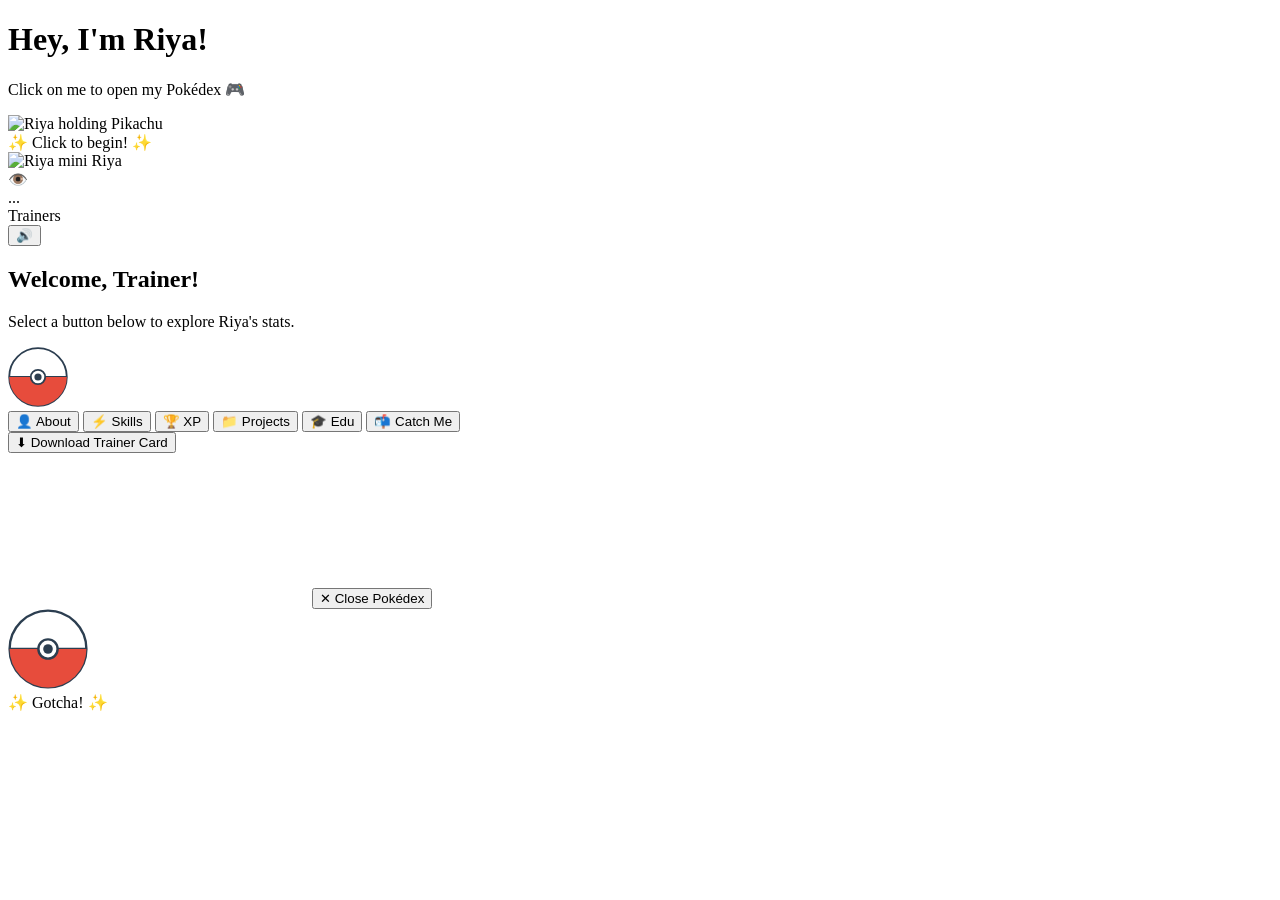
==== index.html @ da777310 "Revamp index.html for enhanced portfolio presentation Updated HTML structure and content for the por" ====
<!DOCTYPE html>
<html lang="en">
<head>
  <meta charset="UTF-8" />
  <meta name="viewport" content="width=device-width, initial-scale=1.0" />
  <title>Riya Patel — Pokédex Portfolio</title>
  <link rel="stylesheet" href="style.css" />
  <link href="https://fonts.googleapis.com/css2?family=Press+Start+2P&family=Poppins:wght@400;600;700&display=swap" rel="stylesheet" />
</head>
<body>

  <!-- Custom cursors (Pokéball default, Pikachu pointer) -->
  <svg id="cursor-svgs" style="position:absolute;width:0;height:0;overflow:hidden;">
    <!-- These are referenced by CSS url() — see style.css for cursor images -->
  </svg>

  <!-- ============ LANDING ============ -->
  <div id="landing" class="landing">
    <div class="landing-content">
      <h1 class="landing-title">Hey, I'm <span class="highlight">Riya</span>!</h1>
      <p class="landing-subtitle">Click on me to open my Pokédex 🎮</p>
      <div class="landing-figure" id="landing-figure">
        <img
          src="bitmoji.png"
          alt="Riya holding Pikachu"
          class="character-landing"
          id="character-landing"
        />
      </div>
      <div class="sparkles">✨ Click to begin! ✨</div>
    </div>
  </div>

  <!-- ============ POKÉDEX ============ -->
  <div id="pokedex" class="pokedex hidden">

    <!-- Mini character on left edge -->
    <div class="pokedex-mini-character">
      <img src="bitmoji.png" alt="Riya mini" class="mini-character-img" />
      <span class="mini-name">Riya</span>
      <!-- Visitor counter -->
      <div class="visitor-counter">
        <div class="visitor-icon">👁️</div>
        <div class="visitor-count" id="visitor-count">...</div>
        <div class="visitor-label">Trainers</div>
      </div>
    </div>

    <!-- Pokédex Body -->
    <div class="pokedex-body">

      <!-- Top indicator lights -->
      <div class="pokedex-top-lights">
        <div class="light-big">
          <div class="light-big-inner"></div>
        </div>
        <div class="light-small red"></div>
        <div class="light-small yellow"></div>
        <div class="light-small green"></div>
        <!-- Sound toggle -->
        <button class="sound-toggle" id="sound-toggle" onclick="toggleSound()" title="Toggle sound">
          🔊
        </button>
      </div>

      <!-- Screen with CRT effect -->
      <div class="pokedex-screen">
        <div class="crt-overlay"></div>
        <div id="screen-content" class="screen-content">
          <div class="screen-welcome">
            <h2>Welcome, Trainer!</h2>
            <p>Select a button below to explore Riya's stats.</p>
            <div class="pokeball-icon">
              <svg viewBox="0 0 100 100" width="60" height="60">
                <circle cx="50" cy="50" r="48" fill="#fff" stroke="#2c3e50" stroke-width="3"/>
                <path d="M2 50 L98 50" stroke="#2c3e50" stroke-width="3"/>
                <path d="M2 50 A48 48 0 0 0 98 50" fill="#e74c3c"/>
                <circle cx="50" cy="50" r="12" fill="#fff" stroke="#2c3e50" stroke-width="3"/>
                <circle cx="50" cy="50" r="6" fill="#2c3e50"/>
              </svg>
            </div>
          </div>
        </div>
      </div>

      <!-- Control Buttons -->
      <div class="pokedex-controls">
        <div class="dpad-area">
          <button class="btn-pokedex btn-about active-btn" onclick="showContent('about')">
            <span class="btn-icon">👤</span> About
          </button>
          <button class="btn-pokedex btn-skills" onclick="showContent('skills')">
            <span class="btn-icon">⚡</span> Skills
          </button>
          <button class="btn-pokedex btn-experience" onclick="showContent('experience')">
            <span class="btn-icon">🏆</span> XP
          </button>
          <button class="btn-pokedex btn-projects" onclick="showContent('projects')">
            <span class="btn-icon">📁</span> Projects
          </button>
          <button class="btn-pokedex btn-education" onclick="showContent('education')">
            <span class="btn-icon">🎓</span> Edu
          </button>
          <button class="btn-pokedex btn-contact" onclick="showContent('contact')">
            <span class="btn-icon">📬</span> Catch Me
          </button>
        </div>
      </div>

      <!-- Download Trainer Card + Speaker -->
      <div class="pokedex-bottom">
        <button class="trainer-card-btn" onclick="downloadTrainerCard()">
          ⬇ Download Trainer Card
        </button>
        <div class="pokedex-speaker">
          <div class="speaker-line"></div>
          <div class="speaker-line"></div>
          <div class="speaker-line"></div>
          <div class="speaker-line"></div>
        </div>
      </div>
    </div>
  </div>

  <!-- Particle canvas (overlays everything) -->
  <canvas id="particle-canvas"></canvas>

  <!-- Back Button -->
  <button id="back-btn" class="back-btn hidden" onclick="closePokedex()">✕ Close Pokédex</button>

  <!-- Pokéball catch animation overlay -->
  <div id="catch-overlay" class="catch-overlay hidden">
    <div class="catch-pokeball" id="catch-pokeball">
      <svg viewBox="0 0 100 100" width="80" height="80">
        <circle cx="50" cy="50" r="48" fill="#fff" stroke="#2c3e50" stroke-width="3"/>
        <path d="M2 50 L98 50" stroke="#2c3e50" stroke-width="3"/>
        <path d="M2 50 A48 48 0 0 0 98 50" fill="#e74c3c"/>
        <circle cx="50" cy="50" r="12" fill="#fff" stroke="#2c3e50" stroke-width="3"/>
        <circle cx="50" cy="50" r="6" fill="#2c3e50"/>
      </svg>
    </div>
    <div class="catch-stars hidden" id="catch-stars">✨ Gotcha! ✨</div>
    <div class="catch-contact hidden" id="catch-contact"></div>
  </div>

  <script src="script.js"></script>
</body>
</html>
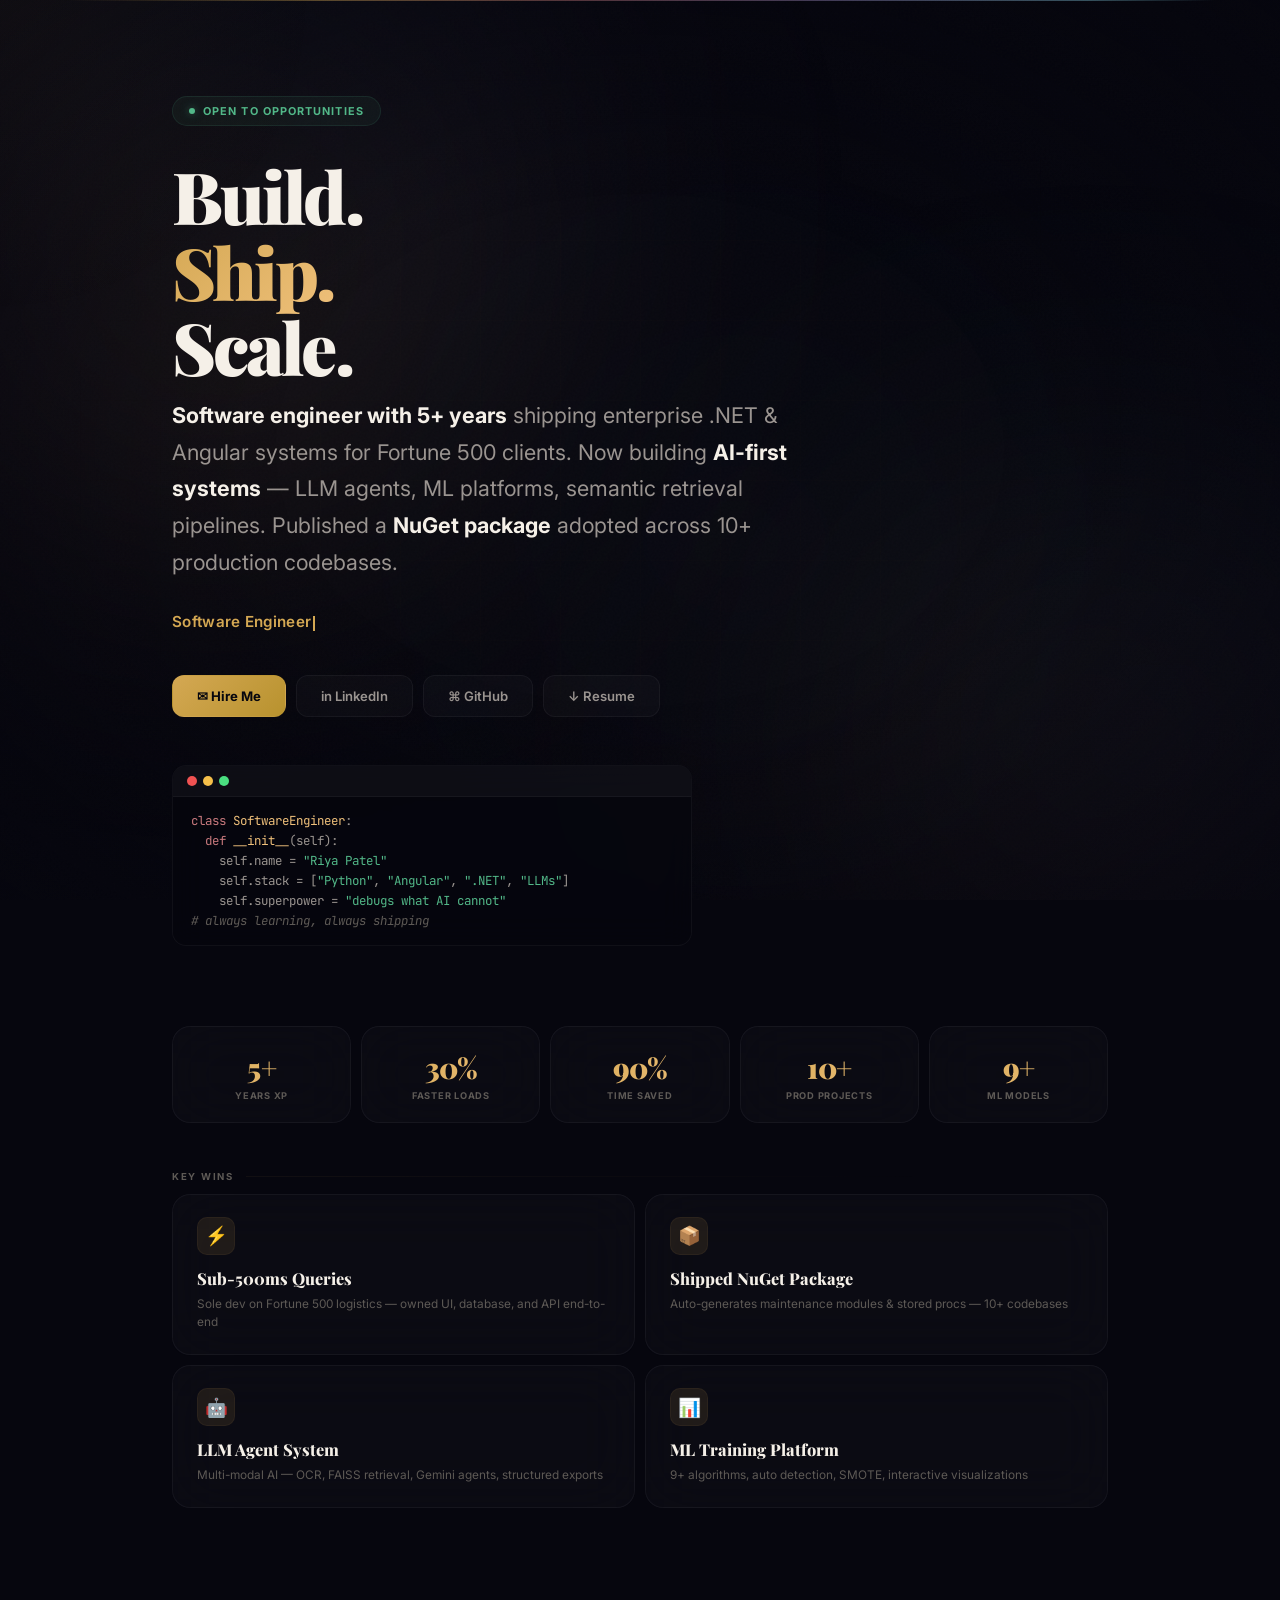
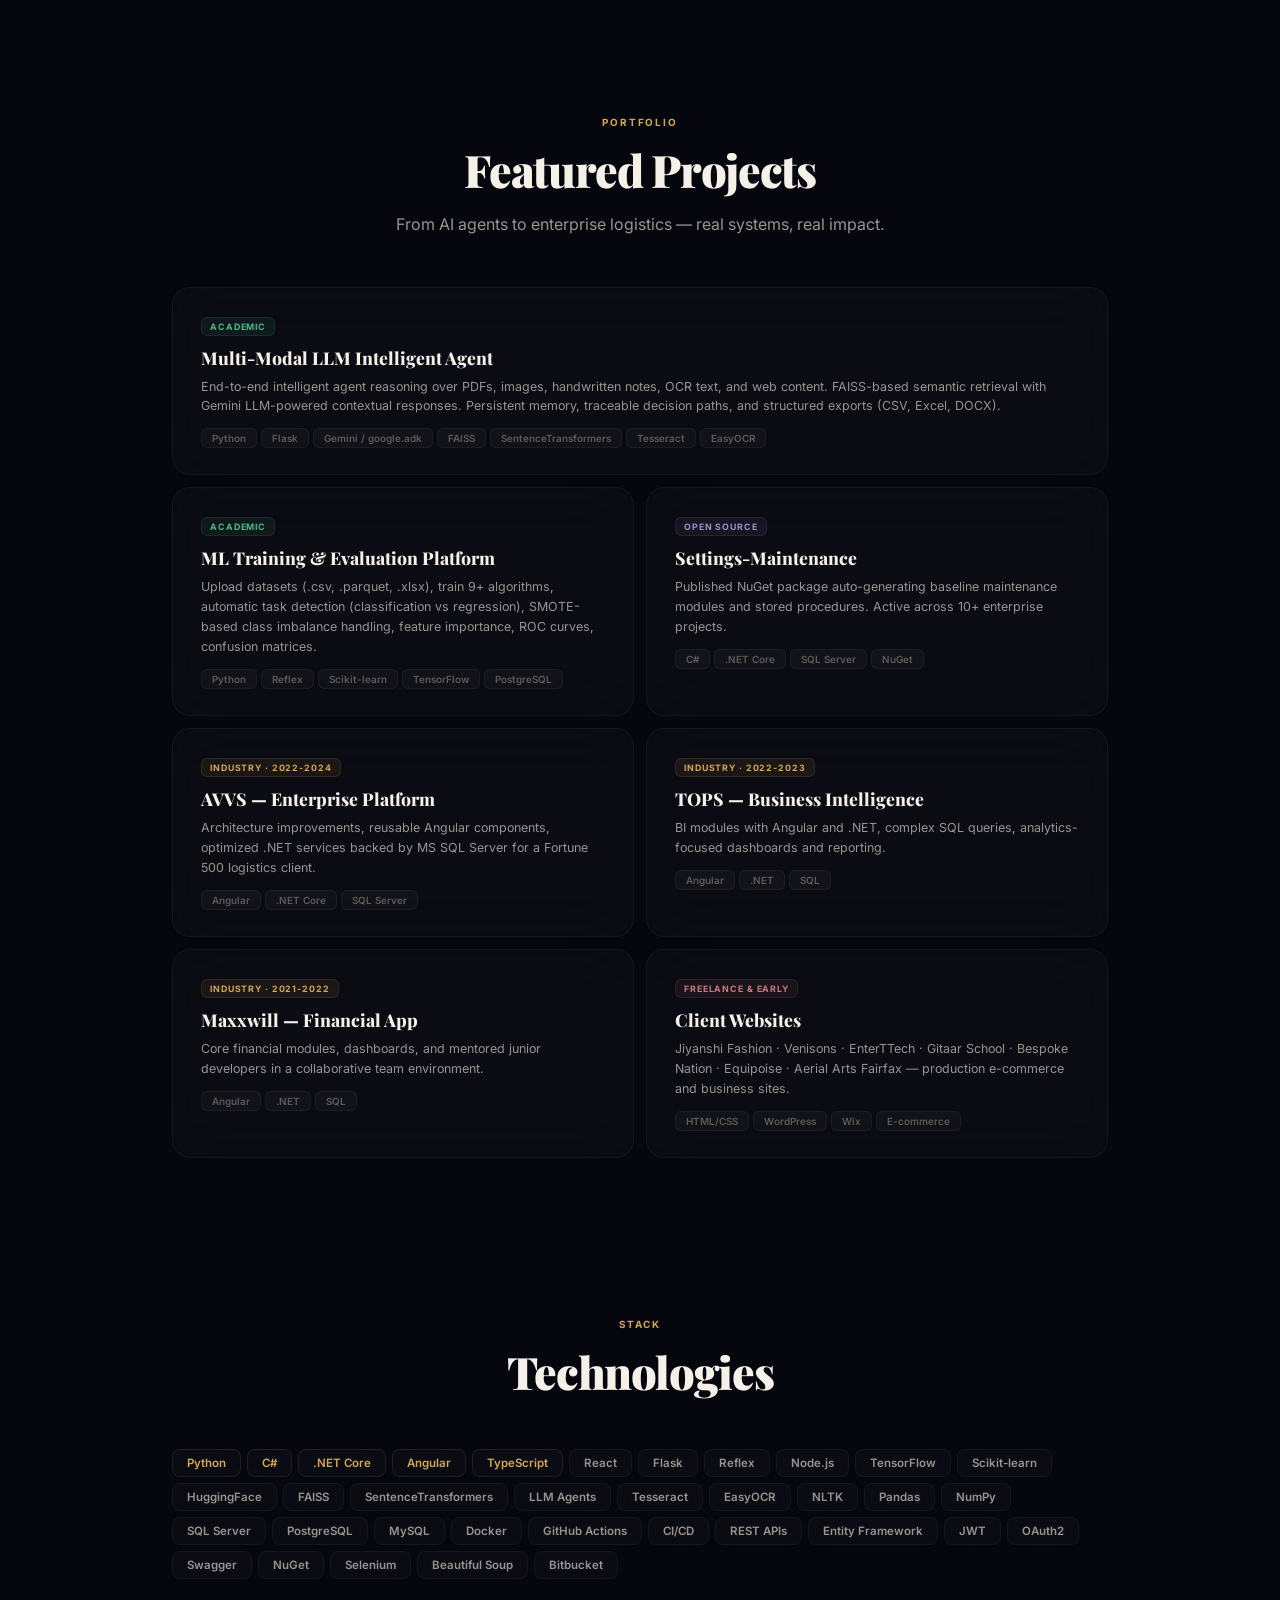
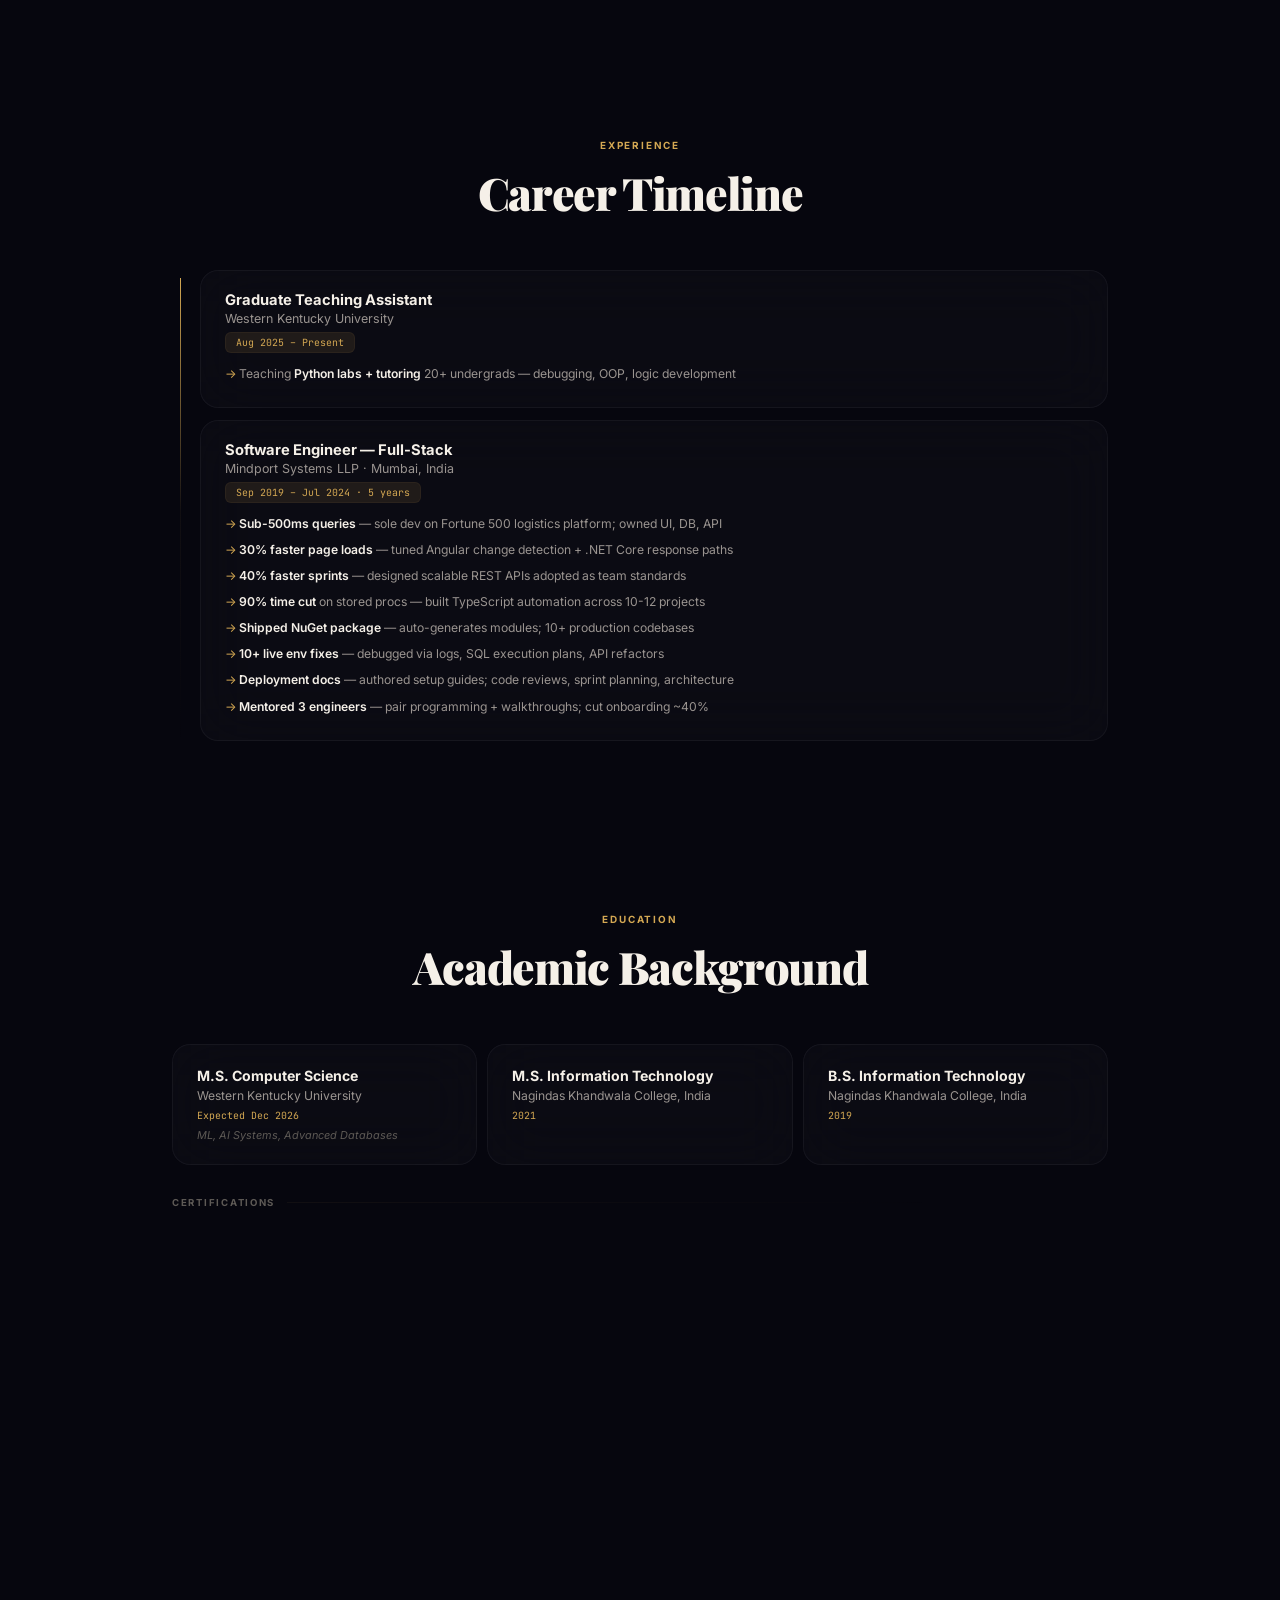
==== commit b04318c9: "Update index.html" ====
--- a/index.html
+++ b/index.html
@@ -3,146 +3,418 @@
 <head>
   <meta charset="UTF-8" />
   <meta name="viewport" content="width=device-width, initial-scale=1.0" />
-  <title>Riya Patel — Pokédex Portfolio</title>
-  <link rel="stylesheet" href="style.css" />
-  <link href="https://fonts.googleapis.com/css2?family=Press+Start+2P&family=Poppins:wght@400;600;700&display=swap" rel="stylesheet" />
+  <title>Riya Patel — Software Engineer & AI Engineer</title>
+  <link href="https://fonts.googleapis.com/css2?family=Inter:wght@400;500;600;700;800;900&family=JetBrains+Mono:wght@400;500&family=Playfair+Display:ital,wght@0,700;0,800;0,900;1,700&display=swap" rel="stylesheet" />
+  <style>
+    *,*::before,*::after{margin:0;padding:0;box-sizing:border-box}
+    :root{
+      --bg:#06060e;--gold:#d4a853;--gold-l:#efc07b;--gold-g:rgba(212,168,83,.10);
+      --gold-gs:rgba(212,168,83,.22);--rose:#c97a7e;--ice:#7ec4d6;--lav:#9d8ec8;
+      --em:#52b788;--text-h:#f5f0e8;--text-p:#ede8e0;--text-s:#9a9490;--text-m:#5e5a56;
+      --glass:rgba(255,255,255,.022);--gb:rgba(255,255,255,.045);--gh:rgba(255,255,255,.055);
+      --bs:rgba(212,168,83,.06);
+    }
+    html{font-size:16px;scroll-behavior:smooth}
+    body{font-family:'Inter',-apple-system,sans-serif;background:var(--bg);color:var(--text-p);overflow-x:hidden;-webkit-font-smoothing:antialiased}
+
+    /* ── AURORA ── */
+    .aurora{position:fixed;inset:0;z-index:0;pointer-events:none;overflow:hidden}
+    .au{position:absolute;border-radius:50%;filter:blur(140px);mix-blend-mode:screen;will-change:transform}
+    .au-1{width:55vw;height:55vw;background:conic-gradient(from 160deg at 45% 45%,rgba(212,168,83,.12),rgba(201,122,126,.08) 25%,rgba(126,196,214,.06) 50%,rgba(157,142,200,.08) 75%,rgba(212,168,83,.12));top:-18%;left:-12%}
+    .au-2{width:45vw;height:45vw;background:conic-gradient(from 320deg at 55% 55%,rgba(82,183,136,.07),rgba(157,142,200,.09) 30%,rgba(201,122,126,.07) 60%,rgba(212,168,83,.08));bottom:-15%;right:-8%}
+    .au-3{width:35vw;height:35vw;background:radial-gradient(circle,rgba(126,196,214,.06),transparent 70%);top:35%;left:40%}
+
+    .grid-ol{position:fixed;inset:0;z-index:0;pointer-events:none;background-image:linear-gradient(rgba(212,168,83,.012) 1px,transparent 1px),linear-gradient(90deg,rgba(212,168,83,.012) 1px,transparent 1px);background-size:80px 80px;-webkit-mask-image:radial-gradient(ellipse,black 30%,transparent 70%);mask-image:radial-gradient(ellipse,black 30%,transparent 70%)}
+    .grain{position:fixed;inset:0;z-index:1;pointer-events:none;opacity:.02;background-image:url("data:image/svg+xml,%3Csvg viewBox='0 0 512 512' xmlns='http://www.w3.org/2000/svg'%3E%3Cfilter id='n'%3E%3CfeTurbulence type='fractalNoise' baseFrequency='.8' numOctaves='4' stitchTiles='stitch'/%3E%3C/filter%3E%3Crect width='100%25' height='100%25' filter='url(%23n)'/%3E%3C/svg%3E")}
+    .vig{position:fixed;inset:0;background:radial-gradient(ellipse at center,transparent 40%,rgba(6,6,14,.6));z-index:1;pointer-events:none}
+    .tl{position:fixed;top:0;left:0;right:0;height:1px;background:linear-gradient(90deg,transparent 5%,var(--gold) 25%,var(--rose) 45%,var(--lav) 65%,var(--ice) 85%,transparent 95%);opacity:.4;z-index:100}
+    .mg{position:fixed;width:700px;height:700px;border-radius:50%;background:radial-gradient(circle,rgba(212,168,83,.04),transparent 65%);pointer-events:none;z-index:1;transform:translate(-50%,-50%);transition:left .5s cubic-bezier(.16,1,.3,1),top .5s cubic-bezier(.16,1,.3,1)}
+
+    /* ── PAGE ── */
+    .pg{position:relative;z-index:2}
+    .ct{max-width:1000px;margin:0 auto;padding:0 2rem}
+
+    /* ── CARD ── */
+    .cd{position:relative;background:var(--glass);backdrop-filter:blur(28px);-webkit-backdrop-filter:blur(28px);border:1px solid var(--gb);border-radius:18px;overflow:hidden;transition:all .4s cubic-bezier(.16,1,.3,1)}
+    .cd::before{content:"";position:absolute;inset:0;border-radius:inherit;padding:1px;background:conic-gradient(from var(--ca,0deg),rgba(212,168,83,.2),rgba(201,122,126,.12),rgba(157,142,200,.12),rgba(126,196,214,.12),rgba(212,168,83,.2));-webkit-mask:linear-gradient(#fff 0 0) content-box,linear-gradient(#fff 0 0);mask:linear-gradient(#fff 0 0) content-box,linear-gradient(#fff 0 0);-webkit-mask-composite:xor;mask-composite:exclude;opacity:0;transition:opacity .4s}
+    .cd:hover::before{opacity:1}
+    .cd:hover{box-shadow:0 12px 48px rgba(0,0,0,.3),0 0 80px rgba(212,168,83,.03)}
+    .cd .sp{position:absolute;inset:0;pointer-events:none;z-index:0;opacity:0;transition:opacity .4s;border-radius:inherit}
+    .cd:hover .sp{opacity:1}
+
+    @property --ca{syntax:"<angle>";initial-value:0deg;inherits:false}
+    @property --pa{syntax:"<angle>";initial-value:0deg;inherits:false}
+
+    /* ── HERO (Framer-style: massive type + subtitle) ── */
+    .hero{padding:6rem 0 0;min-height:100vh;display:flex;flex-direction:column;justify-content:center}
+
+    .hero-badge{display:inline-flex;align-items:center;gap:8px;padding:7px 16px;border-radius:20px;background:rgba(82,183,136,.06);border:1px solid rgba(82,183,136,.12);margin-bottom:2rem;width:fit-content}
+    .hero-badge .dot{width:6px;height:6px;border-radius:50%;background:var(--em);box-shadow:0 0 8px rgba(82,183,136,.5);animation:dp 2.5s infinite}
+    @keyframes dp{50%{opacity:.5}}
+    .hero-badge span{font-size:.68rem;font-weight:700;color:var(--em);text-transform:uppercase;letter-spacing:.1em}
+
+    .hero-mega{font-family:'Playfair Display',serif;font-size:clamp(2.5rem,6vw,4.5rem);font-weight:900;letter-spacing:-.04em;line-height:1.05;color:var(--text-h);margin-bottom:.75rem}
+    .hero-mega .gold-word{background:linear-gradient(135deg,var(--gold),var(--gold-l));-webkit-background-clip:text;-webkit-text-fill-color:transparent}
+
+    .hero-sub{font-size:clamp(1rem,2vw,1.35rem);color:var(--text-s);line-height:1.7;max-width:640px;margin-bottom:2rem}
+    .hero-sub strong{color:var(--text-h);font-weight:700}
+
+    .hero-type{font-size:.95rem;color:var(--gold);font-weight:600;margin-bottom:2.5rem;min-height:1.5em;letter-spacing:.02em}
+    .tc{display:inline-block;width:2px;height:1em;background:var(--gold);margin-left:2px;vertical-align:text-bottom;animation:bl .7s infinite}
+    @keyframes bl{50%{opacity:0}}
+
+    .hero-ctas{display:flex;gap:10px;flex-wrap:wrap;margin-bottom:3rem}
+
+    .btn{display:inline-flex;align-items:center;gap:7px;padding:12px 24px;border-radius:12px;font-size:.82rem;font-weight:600;text-decoration:none;transition:all .35s cubic-bezier(.16,1,.3,1);border:1px solid var(--gb);color:var(--text-s);background:var(--glass);backdrop-filter:blur(12px)}
+    .btn:hover{border-color:var(--gold);color:var(--gold-l);box-shadow:0 0 28px var(--gold-g),inset 0 0 20px var(--gold-g);transform:translateY(-2px)}
+    .btn.gd{background:linear-gradient(135deg,var(--gold),#b8922e);color:var(--bg);border-color:transparent;font-weight:700}
+    .btn.gd:hover{box-shadow:0 6px 36px var(--gold-gs)}
+
+    /* Code window — Framer style */
+    .code-win{max-width:520px;border-radius:14px;overflow:hidden;border:1px solid var(--gb);background:rgba(6,6,14,.7);backdrop-filter:blur(16px)}
+    .code-bar{display:flex;gap:6px;padding:10px 14px;background:rgba(255,255,255,.03);border-bottom:1px solid var(--gb)}
+    .code-dot{width:10px;height:10px;border-radius:50%}
+    .code-dot.r{background:#f05252}.code-dot.y{background:#f5bf4a}.code-dot.g{background:#4ade80}
+    .code-body{padding:14px 18px;font-family:'JetBrains Mono',monospace;font-size:.78rem;line-height:1.6;color:var(--text-s)}
+    .code-body .kw{color:var(--rose)}.code-body .fn{color:var(--gold-l)}.code-body .str{color:var(--em)}.code-body .cm{color:var(--text-m);font-style:italic}
+
+    /* ── SECTION SYSTEM (Framer-style scroll sections) ── */
+    .sec{padding:5rem 0}
+    .sec-head{text-align:center;margin-bottom:3rem}
+    .sec-tag{font-size:.62rem;font-weight:700;text-transform:uppercase;letter-spacing:.18em;color:var(--gold);margin-bottom:.75rem}
+    .sec-title{font-family:'Playfair Display',serif;font-size:clamp(1.8rem,4vw,2.8rem);font-weight:900;letter-spacing:-.03em;color:var(--text-h);margin-bottom:.75rem}
+    .sec-desc{font-size:1rem;color:var(--text-s);max-width:560px;margin:0 auto;line-height:1.7}
+
+    .lbl{font-size:.6rem;font-weight:700;text-transform:uppercase;letter-spacing:.18em;color:var(--text-m);margin-bottom:.75rem;display:flex;align-items:center;gap:12px}
+    .lbl::after{content:"";flex:1;height:1px;background:linear-gradient(90deg,var(--bs),transparent 80%)}
+
+    /* ── BENTO METRICS ── */
+    .bento{display:grid;grid-template-columns:repeat(5,1fr);gap:10px;margin-bottom:3rem}
+    .b-cell{padding:1.3rem .5rem;text-align:center}
+    .b-num{font-family:'Playfair Display',serif;font-size:1.8rem;font-weight:900;letter-spacing:-.03em;background:linear-gradient(135deg,var(--gold),var(--gold-l));-webkit-background-clip:text;-webkit-text-fill-color:transparent}
+    .b-lbl{font-size:.58rem;color:var(--text-m);font-weight:700;text-transform:uppercase;letter-spacing:.08em;margin-top:4px}
+
+    /* ── WINS ── */
+    .wins{display:grid;grid-template-columns:1fr 1fr;gap:10px;margin-bottom:3rem}
+    .win{padding:22px 24px}
+    .win-ico{width:38px;height:38px;border-radius:10px;display:flex;align-items:center;justify-content:center;font-size:1.15rem;margin-bottom:12px;background:var(--gold-g);border:1px solid rgba(212,168,83,.06)}
+    .win-t{font-family:'Playfair Display',serif;font-size:1.02rem;font-weight:800;color:var(--text-h);margin-bottom:6px}
+    .win-d{font-size:.74rem;color:var(--text-m);line-height:1.6}
+
+    /* ── PROJECTS (Framer bento — mixed sizes) ── */
+    .proj-grid{display:grid;grid-template-columns:1fr 1fr;gap:12px}
+    .proj{padding:26px 28px}
+    .proj.wide{grid-column:span 2}
+    .proj-badge{display:inline-block;font-size:.55rem;font-weight:700;text-transform:uppercase;letter-spacing:.1em;padding:3px 8px;border-radius:6px;margin-bottom:10px}
+    .proj-badge.ac{background:rgba(82,183,136,.08);color:var(--em);border:1px solid rgba(82,183,136,.12)}
+    .proj-badge.ind{background:rgba(212,168,83,.08);color:var(--gold);border:1px solid rgba(212,168,83,.12)}
+    .proj-badge.os{background:rgba(157,142,200,.08);color:var(--lav);border:1px solid rgba(157,142,200,.12)}
+    .proj-badge.fr{background:rgba(201,122,126,.08);color:var(--rose);border:1px solid rgba(201,122,126,.12)}
+    .proj-name{font-family:'Playfair Display',serif;font-size:1.1rem;font-weight:800;color:var(--text-h);margin-bottom:8px}
+    .proj-desc{font-size:.78rem;color:var(--text-s);line-height:1.6;margin-bottom:12px}
+    .proj-tags{display:flex;flex-wrap:wrap;gap:4px}
+    .proj-tag{font-size:.62rem;font-weight:600;padding:3px 10px;border-radius:6px;background:rgba(255,255,255,.03);border:1px solid var(--gb);color:var(--text-m)}
+
+    /* ── TECH ── */
+    .tags{display:flex;flex-wrap:wrap;gap:6px}
+    .tg{font-size:.72rem;font-weight:600;padding:6px 14px;border-radius:8px;background:var(--glass);backdrop-filter:blur(10px);border:1px solid var(--gb);color:var(--text-s);transition:all .35s cubic-bezier(.16,1,.3,1);cursor:default}
+    .tg:hover{border-color:var(--gold);color:var(--gold-l);box-shadow:0 0 24px var(--gold-g);transform:translateY(-3px) scale(1.06)}
+    .tg.c{border-color:rgba(212,168,83,.12);color:var(--gold)}
+
+    /* ── EXPERIENCE TIMELINE (Framer-style) ── */
+    .timeline{display:flex;flex-direction:column;gap:0;position:relative;padding-left:28px}
+    .timeline::before{content:"";position:absolute;left:8px;top:8px;bottom:8px;width:1px;background:linear-gradient(180deg,var(--gold),var(--bs),transparent)}
+    .tl-item{position:relative;padding:20px 24px;margin-bottom:12px}
+    .tl-item::before{content:"";position:absolute;left:-24px;top:26px;width:9px;height:9px;border-radius:50%;background:var(--gold);box-shadow:0 0 12px var(--gold-g);border:2px solid var(--bg)}
+    .tl-role{font-size:.92rem;font-weight:700;color:var(--text-h);margin-bottom:2px}
+    .tl-co{font-size:.78rem;color:var(--text-s);margin-bottom:4px}
+    .tl-date{font-size:.62rem;color:var(--gold);font-family:'JetBrains Mono',monospace;padding:3px 10px;background:var(--gold-g);border-radius:6px;display:inline-block;border:1px solid rgba(212,168,83,.06);margin-bottom:8px}
+    .tl-details{list-style:none;padding:0}
+    .tl-details li{font-size:.76rem;color:var(--text-s);line-height:1.65;padding:3px 0;padding-left:14px;position:relative}
+    .tl-details li::before{content:"→";position:absolute;left:0;color:var(--gold)}
+    .tl-details li strong{color:var(--text-h);font-weight:600}
+
+    /* ── EDUCATION ── */
+    .edu-grid{display:grid;grid-template-columns:1fr 1fr 1fr;gap:10px}
+    .edu{padding:22px 24px}
+    .edu-deg{font-size:.88rem;font-weight:700;color:var(--text-h);margin-bottom:4px}
+    .edu-school{font-size:.76rem;color:var(--text-s);margin-bottom:6px}
+    .edu-date{font-size:.62rem;color:var(--gold);font-family:'JetBrains Mono',monospace}
+    .edu-note{font-size:.68rem;color:var(--text-m);margin-top:6px;font-style:italic}
+
+    /* ── CERTS ── */
+    .cert-row{display:flex;gap:10px;margin-top:1.5rem}
+    .cert{padding:16px 20px;flex:1}
+    .cert-name{font-size:.8rem;font-weight:700;color:var(--text-h);margin-bottom:4px}
+    .cert-org{font-size:.68rem;color:var(--text-m)}
+
+    /* ── FOOTER ── */
+    .foot{display:flex;align-items:center;justify-content:space-between;padding:2rem 0 3rem;border-top:1px solid rgba(255,255,255,.03)}
+    .foot-l{display:flex;gap:1.75rem;align-items:center;flex-wrap:wrap}
+    .fl{font-size:.76rem;color:var(--text-m);text-decoration:none;font-weight:500;transition:color .2s}
+    .fl:hover{color:var(--gold-l)}
+
+    .pk{position:relative;display:inline-flex;align-items:center;gap:10px;padding:14px 26px;background:linear-gradient(135deg,#b91c1c,#7f1d1d);color:var(--gold-l);border-radius:14px;font-size:.76rem;font-weight:700;text-decoration:none;text-transform:uppercase;letter-spacing:.06em;overflow:hidden;transition:all .4s cubic-bezier(.16,1,.3,1)}
+    .pk::before{content:"";position:absolute;inset:0;border-radius:inherit;padding:1.5px;background:conic-gradient(from var(--pa,0deg),#facc15,#f87171,#facc15);-webkit-mask:linear-gradient(#fff 0 0) content-box,linear-gradient(#fff 0 0);mask:linear-gradient(#fff 0 0) content-box,linear-gradient(#fff 0 0);-webkit-mask-composite:xor;mask-composite:exclude;animation:pr 3s linear infinite}
+    @keyframes pr{to{--pa:360deg}}
+    .pk::after{content:"";position:absolute;top:0;left:-100%;width:100%;height:100%;background:linear-gradient(90deg,transparent,rgba(255,255,255,.1),transparent);transition:left .6s}
+    .pk:hover::after{left:100%}
+    .pk:hover{transform:translateY(-3px);box-shadow:0 12px 40px rgba(185,28,28,.3),0 0 80px rgba(185,28,28,.08)}
+
+    /* ── REVEAL ── */
+    .rv{opacity:0;transform:translateY(40px);transition:opacity .9s cubic-bezier(.16,1,.3,1),transform .9s cubic-bezier(.16,1,.3,1)}
+    .rv.vis{opacity:1;transform:translateY(0)}
+    .rv.d1{transition-delay:.1s}.rv.d2{transition-delay:.2s}.rv.d3{transition-delay:.3s}
+
+    .a1{animation:hi 1s cubic-bezier(.16,1,.3,1) .1s both}
+    .a2{animation:hi 1s cubic-bezier(.16,1,.3,1) .25s both}
+    .a3{animation:hi 1s cubic-bezier(.16,1,.3,1) .4s both}
+    @keyframes hi{from{opacity:0;transform:translateY(32px) scale(.98)}to{opacity:1;transform:translateY(0) scale(1)}}
+
+    /* ── RESPONSIVE ── */
+    @media(max-width:768px){
+      .hero{min-height:auto;padding:4rem 0 2rem}
+      .bento{grid-template-columns:repeat(3,1fr)}
+      .wins,.proj-grid{grid-template-columns:1fr}
+      .proj.wide{grid-column:span 1}
+      .edu-grid{grid-template-columns:1fr}
+      .cert-row{flex-direction:column}
+      .exp-row{grid-template-columns:1fr}
+      .foot{flex-direction:column;gap:1.5rem;align-items:flex-start}
+      .foot-l{gap:1rem}
+    }
+    @media(max-width:480px){
+      .bento{grid-template-columns:repeat(2,1fr)}
+      .ct{padding:0 1.25rem}
+    }
+  </style>
 </head>
 <body>
 
-  <!-- Custom cursors (Pokéball default, Pikachu pointer) -->
-  <svg id="cursor-svgs" style="position:absolute;width:0;height:0;overflow:hidden;">
-    <!-- These are referenced by CSS url() — see style.css for cursor images -->
-  </svg>
-
-  <!-- ============ LANDING ============ -->
-  <div id="landing" class="landing">
-    <div class="landing-content">
-      <h1 class="landing-title">Hey, I'm <span class="highlight">Riya</span>!</h1>
-      <p class="landing-subtitle">Click on me to open my Pokédex 🎮</p>
-      <div class="landing-figure" id="landing-figure">
-        <img
-          src="bitmoji.png"
-          alt="Riya holding Pikachu"
-          class="character-landing"
-          id="character-landing"
-        />
+<div class="aurora"><div class="au au-1" id="a1"></div><div class="au au-2" id="a2"></div><div class="au au-3" id="a3"></div></div>
+<div class="grid-ol"></div><div class="grain"></div><div class="vig"></div><div class="tl"></div>
+<div class="mg" id="mg"></div>
+
+<div class="pg"><div class="ct">
+
+  <!-- ═══════════ HERO ═══════════ -->
+  <section class="hero">
+
+    <div class="hero-badge a1"><div class="dot"></div><span>Open to opportunities</span></div>
+
+    <h1 class="hero-mega a1">Build.<br/><span class="gold-word">Ship.</span><br/>Scale.</h1>
+
+    <p class="hero-sub a2">
+      <strong>Software engineer with 5+ years</strong> shipping enterprise .NET & Angular systems for Fortune 500 clients.
+      Now building <strong>AI-first systems</strong> — LLM agents, ML platforms, semantic retrieval pipelines.
+      Published a <strong>NuGet package</strong> adopted across 10+ production codebases.
+    </p>
+
+    <p class="hero-type a2" id="tt"><span class="tc"></span></p>
+
+    <div class="hero-ctas a3">
+      <a href="mailto:rs.patelriya@gmail.com" class="btn gd mag">✉ Hire Me</a>
+      <a href="https://linkedin.com/in/riyapatel-dev" target="_blank" class="btn mag">in LinkedIn</a>
+      <a href="https://github.com/riyaapatel" target="_blank" class="btn mag">⌘ GitHub</a>
+      <a href="Riya_Patel_Resume.pdf" class="btn mag" download>↓ Resume</a>
+    </div>
+
+    <div class="code-win a3">
+      <div class="code-bar"><div class="code-dot r"></div><div class="code-dot y"></div><div class="code-dot g"></div></div>
+      <div class="code-body">
+        <span class="kw">class</span> <span class="fn">SoftwareEngineer</span>:<br/>
+        &nbsp;&nbsp;<span class="kw">def</span> <span class="fn">__init__</span>(self):<br/>
+        &nbsp;&nbsp;&nbsp;&nbsp;self.name = <span class="str">"Riya Patel"</span><br/>
+        &nbsp;&nbsp;&nbsp;&nbsp;self.stack = [<span class="str">"Python"</span>, <span class="str">"Angular"</span>, <span class="str">".NET"</span>, <span class="str">"LLMs"</span>]<br/>
+        &nbsp;&nbsp;&nbsp;&nbsp;self.superpower = <span class="str">"debugs what AI cannot"</span><br/>
+        <span class="cm"># always learning, always shipping</span>
       </div>
-      <div class="sparkles">✨ Click to begin! ✨</div>
-    </div>
+    </div>
+
+  </section>
+
+  <!-- ═══════════ METRICS ═══════════ -->
+  <section class="sec">
+    <div class="bento rv" id="bm">
+      <div class="b-cell cd"><div class="sp"></div><div class="b-num"><span class="ctr" data-t="5" data-s="+">0</span></div><div class="b-lbl">Years XP</div></div>
+      <div class="b-cell cd"><div class="sp"></div><div class="b-num"><span class="ctr" data-t="30" data-s="%">0</span></div><div class="b-lbl">Faster Loads</div></div>
+      <div class="b-cell cd"><div class="sp"></div><div class="b-num"><span class="ctr" data-t="90" data-s="%">0</span></div><div class="b-lbl">Time Saved</div></div>
+      <div class="b-cell cd"><div class="sp"></div><div class="b-num"><span class="ctr" data-t="10" data-s="+">0</span></div><div class="b-lbl">Prod Projects</div></div>
+      <div class="b-cell cd"><div class="sp"></div><div class="b-num"><span class="ctr" data-t="9" data-s="+">0</span></div><div class="b-lbl">ML Models</div></div>
+    </div>
+
+    <div class="lbl rv">Key Wins</div>
+    <div class="wins rv">
+      <div class="win cd tilt"><div class="sp"></div><div class="win-ico">⚡</div><div class="win-t">Sub-500ms Queries</div><div class="win-d">Sole dev on Fortune 500 logistics — owned UI, database, and API end-to-end</div></div>
+      <div class="win cd tilt"><div class="sp"></div><div class="win-ico">📦</div><div class="win-t">Shipped NuGet Package</div><div class="win-d">Auto-generates maintenance modules & stored procs — 10+ codebases</div></div>
+      <div class="win cd tilt"><div class="sp"></div><div class="win-ico">🤖</div><div class="win-t">LLM Agent System</div><div class="win-d">Multi-modal AI — OCR, FAISS retrieval, Gemini agents, structured exports</div></div>
+      <div class="win cd tilt"><div class="sp"></div><div class="win-ico">📊</div><div class="win-t">ML Training Platform</div><div class="win-d">9+ algorithms, auto detection, SMOTE, interactive visualizations</div></div>
+    </div>
+  </section>
+
+  <!-- ═══════════ PROJECTS ═══════════ -->
+  <section class="sec">
+    <div class="sec-head rv"><div class="sec-tag">Portfolio</div><h2 class="sec-title">Featured Projects</h2><p class="sec-desc">From AI agents to enterprise logistics — real systems, real impact.</p></div>
+
+    <div class="proj-grid">
+      <div class="proj cd tilt wide rv"><div class="sp"></div><div class="proj-badge ac">Academic</div><div class="proj-name">Multi-Modal LLM Intelligent Agent</div><div class="proj-desc">End-to-end intelligent agent reasoning over PDFs, images, handwritten notes, OCR text, and web content. FAISS-based semantic retrieval with Gemini LLM-powered contextual responses. Persistent memory, traceable decision paths, and structured exports (CSV, Excel, DOCX).</div><div class="proj-tags"><span class="proj-tag">Python</span><span class="proj-tag">Flask</span><span class="proj-tag">Gemini / google.adk</span><span class="proj-tag">FAISS</span><span class="proj-tag">SentenceTransformers</span><span class="proj-tag">Tesseract</span><span class="proj-tag">EasyOCR</span></div></div>
+
+      <div class="proj cd tilt rv d1"><div class="sp"></div><div class="proj-badge ac">Academic</div><div class="proj-name">ML Training & Evaluation Platform</div><div class="proj-desc">Upload datasets (.csv, .parquet, .xlsx), train 9+ algorithms, automatic task detection (classification vs regression), SMOTE-based class imbalance handling, feature importance, ROC curves, confusion matrices.</div><div class="proj-tags"><span class="proj-tag">Python</span><span class="proj-tag">Reflex</span><span class="proj-tag">Scikit-learn</span><span class="proj-tag">TensorFlow</span><span class="proj-tag">PostgreSQL</span></div></div>
+
+      <div class="proj cd tilt rv d2"><div class="sp"></div><div class="proj-badge os">Open Source</div><div class="proj-name">Settings-Maintenance</div><div class="proj-desc">Published NuGet package auto-generating baseline maintenance modules and stored procedures. Active across 10+ enterprise projects.</div><div class="proj-tags"><span class="proj-tag">C#</span><span class="proj-tag">.NET Core</span><span class="proj-tag">SQL Server</span><span class="proj-tag">NuGet</span></div></div>
+
+      <div class="proj cd tilt rv"><div class="sp"></div><div class="proj-badge ind">Industry · 2022-2024</div><div class="proj-name">AVVS — Enterprise Platform</div><div class="proj-desc">Architecture improvements, reusable Angular components, optimized .NET services backed by MS SQL Server for a Fortune 500 logistics client.</div><div class="proj-tags"><span class="proj-tag">Angular</span><span class="proj-tag">.NET Core</span><span class="proj-tag">SQL Server</span></div></div>
+
+      <div class="proj cd tilt rv d1"><div class="sp"></div><div class="proj-badge ind">Industry · 2022-2023</div><div class="proj-name">TOPS — Business Intelligence</div><div class="proj-desc">BI modules with Angular and .NET, complex SQL queries, analytics-focused dashboards and reporting.</div><div class="proj-tags"><span class="proj-tag">Angular</span><span class="proj-tag">.NET</span><span class="proj-tag">SQL</span></div></div>
+
+      <div class="proj cd tilt rv d2"><div class="sp"></div><div class="proj-badge ind">Industry · 2021-2022</div><div class="proj-name">Maxxwill — Financial App</div><div class="proj-desc">Core financial modules, dashboards, and mentored junior developers in a collaborative team environment.</div><div class="proj-tags"><span class="proj-tag">Angular</span><span class="proj-tag">.NET</span><span class="proj-tag">SQL</span></div></div>
+
+      <div class="proj cd tilt rv d3"><div class="sp"></div><div class="proj-badge fr">Freelance & Early</div><div class="proj-name">Client Websites</div><div class="proj-desc">Jiyanshi Fashion · Venisons · EnterTTech · Gitaar School · Bespoke Nation · Equipoise · Aerial Arts Fairfax — production e-commerce and business sites.</div><div class="proj-tags"><span class="proj-tag">HTML/CSS</span><span class="proj-tag">WordPress</span><span class="proj-tag">Wix</span><span class="proj-tag">E-commerce</span></div></div>
+    </div>
+  </section>
+
+  <!-- ═══════════ TECH STACK ═══════════ -->
+  <section class="sec">
+    <div class="sec-head rv"><div class="sec-tag">Stack</div><h2 class="sec-title">Technologies</h2></div>
+    <div class="tags rv">
+      <span class="tg c">Python</span><span class="tg c">C#</span><span class="tg c">.NET Core</span><span class="tg c">Angular</span><span class="tg c">TypeScript</span>
+      <span class="tg">React</span><span class="tg">Flask</span><span class="tg">Reflex</span><span class="tg">Node.js</span>
+      <span class="tg">TensorFlow</span><span class="tg">Scikit-learn</span><span class="tg">HuggingFace</span><span class="tg">FAISS</span><span class="tg">SentenceTransformers</span><span class="tg">LLM Agents</span>
+      <span class="tg">Tesseract</span><span class="tg">EasyOCR</span><span class="tg">NLTK</span><span class="tg">Pandas</span><span class="tg">NumPy</span>
+      <span class="tg">SQL Server</span><span class="tg">PostgreSQL</span><span class="tg">MySQL</span>
+      <span class="tg">Docker</span><span class="tg">GitHub Actions</span><span class="tg">CI/CD</span><span class="tg">REST APIs</span><span class="tg">Entity Framework</span>
+      <span class="tg">JWT</span><span class="tg">OAuth2</span><span class="tg">Swagger</span><span class="tg">NuGet</span>
+      <span class="tg">Selenium</span><span class="tg">Beautiful Soup</span><span class="tg">Bitbucket</span>
+    </div>
+  </section>
+
+  <!-- ═══════════ EXPERIENCE ═══════════ -->
+  <section class="sec">
+    <div class="sec-head rv"><div class="sec-tag">Experience</div><h2 class="sec-title">Career Timeline</h2></div>
+
+    <div class="timeline rv">
+      <div class="tl-item cd">
+        <div class="sp"></div>
+        <div class="tl-role">Graduate Teaching Assistant</div>
+        <div class="tl-co">Western Kentucky University</div>
+        <div class="tl-date">Aug 2025 – Present</div>
+        <ul class="tl-details">
+          <li>Teaching <strong>Python labs + tutoring</strong> 20+ undergrads — debugging, OOP, logic development</li>
+        </ul>
+      </div>
+
+      <div class="tl-item cd">
+        <div class="sp"></div>
+        <div class="tl-role">Software Engineer — Full-Stack</div>
+        <div class="tl-co">Mindport Systems LLP · Mumbai, India</div>
+        <div class="tl-date">Sep 2019 – Jul 2024 · 5 years</div>
+        <ul class="tl-details">
+          <li><strong>Sub-500ms queries</strong> — sole dev on Fortune 500 logistics platform; owned UI, DB, API</li>
+          <li><strong>30% faster page loads</strong> — tuned Angular change detection + .NET Core response paths</li>
+          <li><strong>40% faster sprints</strong> — designed scalable REST APIs adopted as team standards</li>
+          <li><strong>90% time cut</strong> on stored procs — built TypeScript automation across 10-12 projects</li>
+          <li><strong>Shipped NuGet package</strong> — auto-generates modules; 10+ production codebases</li>
+          <li><strong>10+ live env fixes</strong> — debugged via logs, SQL execution plans, API refactors</li>
+          <li><strong>Deployment docs</strong> — authored setup guides; code reviews, sprint planning, architecture</li>
+          <li><strong>Mentored 3 engineers</strong> — pair programming + walkthroughs; cut onboarding ~40%</li>
+        </ul>
+      </div>
+    </div>
+  </section>
+
+  <!-- ═══════════ EDUCATION ═══════════ -->
+  <section class="sec">
+    <div class="sec-head rv"><div class="sec-tag">Education</div><h2 class="sec-title">Academic Background</h2></div>
+
+    <div class="edu-grid rv">
+      <div class="edu cd tilt"><div class="sp"></div><div class="edu-deg">M.S. Computer Science</div><div class="edu-school">Western Kentucky University</div><div class="edu-date">Expected Dec 2026</div><div class="edu-note">ML, AI Systems, Advanced Databases</div></div>
+      <div class="edu cd tilt"><div class="sp"></div><div class="edu-deg">M.S. Information Technology</div><div class="edu-school">Nagindas Khandwala College, India</div><div class="edu-date">2021</div></div>
+      <div class="edu cd tilt"><div class="sp"></div><div class="edu-deg">B.S. Information Technology</div><div class="edu-school">Nagindas Khandwala College, India</div><div class="edu-date">2019</div></div>
+    </div>
+
+    <div class="lbl rv" style="margin-top:2rem">Certifications</div>
+    <div class="cert-row rv">
+      <div class="cert cd tilt"><div class="sp"></div><div class="cert-name">AI Agents Course</div><div class="cert-org">Google × Kaggle</div></div>
+      <div class="cert cd tilt"><div class="sp"></div><div class="cert-name">ChatGPT Prompt Engineering</div><div class="cert-org">DeepLearning.AI</div></div>
+    </div>
+  </section>
+
+  <!-- ═══════════ GITHUB ═══════════ -->
+  <section class="sec">
+    <div class="sec-head rv"><div class="sec-tag">Open Source</div><h2 class="sec-title">GitHub Contributions</h2><p class="sec-desc">Every pixel counts in code and caffeine ☕</p></div>
+    <div class="rv" style="text-align:center;padding:16px;background:rgba(6,6,14,.6);border-radius:16px;border:1px solid var(--gb);backdrop-filter:blur(12px)">
+      <img src="https://ghchart.rshah.org/d4a853/riyaapatel" alt="GitHub Contributions" style="width:100%;max-width:820px;height:auto;border-radius:8px" />
+    </div>
+  </section>
+
+  <!-- ═══════════ FOOTER ═══════════ -->
+  <div class="foot rv">
+    <div class="foot-l">
+      <a href="mailto:rs.patelriya@gmail.com" class="fl">rs.patelriya@gmail.com</a>
+      <a href="https://www.nuget.org/packages/Settings-Maintenance" target="_blank" class="fl">NuGet Package ↗</a>
+    </div>
+    <a href="pokedex.html" class="pk mag">🎮 Explore My Pokédex</a>
   </div>
 
-  <!-- ============ POKÉDEX ============ -->
-  <div id="pokedex" class="pokedex hidden">
-
-    <!-- Mini character on left edge -->
-    <div class="pokedex-mini-character">
-      <img src="bitmoji.png" alt="Riya mini" class="mini-character-img" />
-      <span class="mini-name">Riya</span>
-      <!-- Visitor counter -->
-      <div class="visitor-counter">
-        <div class="visitor-icon">👁️</div>
-        <div class="visitor-count" id="visitor-count">...</div>
-        <div class="visitor-label">Trainers</div>
-      </div>
-    </div>
-
-    <!-- Pokédex Body -->
-    <div class="pokedex-body">
-
-      <!-- Top indicator lights -->
-      <div class="pokedex-top-lights">
-        <div class="light-big">
-          <div class="light-big-inner"></div>
-        </div>
-        <div class="light-small red"></div>
-        <div class="light-small yellow"></div>
-        <div class="light-small green"></div>
-        <!-- Sound toggle -->
-        <button class="sound-toggle" id="sound-toggle" onclick="toggleSound()" title="Toggle sound">
-          🔊
-        </button>
-      </div>
-
-      <!-- Screen with CRT effect -->
-      <div class="pokedex-screen">
-        <div class="crt-overlay"></div>
-        <div id="screen-content" class="screen-content">
-          <div class="screen-welcome">
-            <h2>Welcome, Trainer!</h2>
-            <p>Select a button below to explore Riya's stats.</p>
-            <div class="pokeball-icon">
-              <svg viewBox="0 0 100 100" width="60" height="60">
-                <circle cx="50" cy="50" r="48" fill="#fff" stroke="#2c3e50" stroke-width="3"/>
-                <path d="M2 50 L98 50" stroke="#2c3e50" stroke-width="3"/>
-                <path d="M2 50 A48 48 0 0 0 98 50" fill="#e74c3c"/>
-                <circle cx="50" cy="50" r="12" fill="#fff" stroke="#2c3e50" stroke-width="3"/>
-                <circle cx="50" cy="50" r="6" fill="#2c3e50"/>
-              </svg>
-            </div>
-          </div>
-        </div>
-      </div>
-
-      <!-- Control Buttons -->
-      <div class="pokedex-controls">
-        <div class="dpad-area">
-          <button class="btn-pokedex btn-about active-btn" onclick="showContent('about')">
-            <span class="btn-icon">👤</span> About
-          </button>
-          <button class="btn-pokedex btn-skills" onclick="showContent('skills')">
-            <span class="btn-icon">⚡</span> Skills
-          </button>
-          <button class="btn-pokedex btn-experience" onclick="showContent('experience')">
-            <span class="btn-icon">🏆</span> XP
-          </button>
-          <button class="btn-pokedex btn-projects" onclick="showContent('projects')">
-            <span class="btn-icon">📁</span> Projects
-          </button>
-          <button class="btn-pokedex btn-education" onclick="showContent('education')">
-            <span class="btn-icon">🎓</span> Edu
-          </button>
-          <button class="btn-pokedex btn-contact" onclick="showContent('contact')">
-            <span class="btn-icon">📬</span> Catch Me
-          </button>
-        </div>
-      </div>
-
-      <!-- Download Trainer Card + Speaker -->
-      <div class="pokedex-bottom">
-        <button class="trainer-card-btn" onclick="downloadTrainerCard()">
-          ⬇ Download Trainer Card
-        </button>
-        <div class="pokedex-speaker">
-          <div class="speaker-line"></div>
-          <div class="speaker-line"></div>
-          <div class="speaker-line"></div>
-          <div class="speaker-line"></div>
-        </div>
-      </div>
-    </div>
-  </div>
-
-  <!-- Particle canvas (overlays everything) -->
-  <canvas id="particle-canvas"></canvas>
-
-  <!-- Back Button -->
-  <button id="back-btn" class="back-btn hidden" onclick="closePokedex()">✕ Close Pokédex</button>
-
-  <!-- Pokéball catch animation overlay -->
-  <div id="catch-overlay" class="catch-overlay hidden">
-    <div class="catch-pokeball" id="catch-pokeball">
-      <svg viewBox="0 0 100 100" width="80" height="80">
-        <circle cx="50" cy="50" r="48" fill="#fff" stroke="#2c3e50" stroke-width="3"/>
-        <path d="M2 50 L98 50" stroke="#2c3e50" stroke-width="3"/>
-        <path d="M2 50 A48 48 0 0 0 98 50" fill="#e74c3c"/>
-        <circle cx="50" cy="50" r="12" fill="#fff" stroke="#2c3e50" stroke-width="3"/>
-        <circle cx="50" cy="50" r="6" fill="#2c3e50"/>
-      </svg>
-    </div>
-    <div class="catch-stars hidden" id="catch-stars">✨ Gotcha! ✨</div>
-    <div class="catch-contact hidden" id="catch-contact"></div>
-  </div>
-
-  <script src="script.js"></script>
+</div></div>
+
+<script>
+(function(){
+  "use strict";
+
+  var mg=document.getElementById("mg");
+  var aus=[{el:document.getElementById("a1"),s:.018},{el:document.getElementById("a2"),s:-.014},{el:document.getElementById("a3"),s:.01}];
+
+  document.addEventListener("mousemove",function(e){
+    mg.style.left=e.clientX+"px";mg.style.top=e.clientY+"px";
+    var cx=(e.clientX/window.innerWidth-.5)*2;
+    var cy=(e.clientY/window.innerHeight-.5)*2;
+    for(var i=0;i<aus.length;i++){if(aus[i].el)aus[i].el.style.transform="translate("+(cx*aus[i].s*500)+"px,"+(cy*aus[i].s*500)+"px) rotate("+(cx*5)+"deg)";}
+
+    var cards=document.querySelectorAll(".cd");
+    for(var c=0;c<cards.length;c++){
+      var r=cards[c].getBoundingClientRect();
+      var x=e.clientX-r.left,y=e.clientY-r.top;
+      var sp=cards[c].querySelector(".sp");
+      if(sp)sp.style.background="radial-gradient(circle 280px at "+x+"px "+y+"px,rgba(212,168,83,.06),transparent)";
+      if(r.width>0)cards[c].style.setProperty("--ca",Math.atan2(y-r.height/2,x-r.width/2)*(180/Math.PI)+"deg");
+    }
+  });
+
+  // 3D tilt
+  var tilts=document.querySelectorAll(".tilt");
+  for(var t=0;t<tilts.length;t++){(function(el){
+    el.addEventListener("mousemove",function(e){var r=el.getBoundingClientRect();var x=(e.clientX-r.left)/r.width;var y=(e.clientY-r.top)/r.height;el.style.transform="perspective(800px) rotateX("+((y-.5)*-8)+"deg) rotateY("+((x-.5)*8)+"deg) scale(1.02)";});
+    el.addEventListener("mouseleave",function(){el.style.transform="perspective(800px) rotateX(0) rotateY(0) scale(1)";});
+  })(tilts[t]);}
+
+  // Magnetic
+  var mags=document.querySelectorAll(".mag");
+  for(var m=0;m<mags.length;m++){(function(b){
+    b.addEventListener("mousemove",function(e){var r=b.getBoundingClientRect();b.style.transform="translate("+((e.clientX-r.left-r.width/2)*.25)+"px,"+((e.clientY-r.top-r.height/2)*.25)+"px)";});
+    b.addEventListener("mouseleave",function(){b.style.transform="translate(0,0)";});
+  })(mags[m]);}
+
+  // Typing
+  var titles=["Software Engineer","AI Engineer","Full-Stack Developer",".NET & Angular Expert","LLM Agent Builder","ML Platform Architect"];
+  var tgt=document.getElementById("tt");var ti=0,ci=0,dl=false;
+  function tl(){var w=titles[ti];dl?ci--:ci++;tgt.innerHTML=w.substring(0,ci)+'<span class="tc"></span>';var d=dl?35:75;if(!dl&&ci===w.length){d=2200;dl=true;}else if(dl&&ci===0){dl=false;ti=(ti+1)%titles.length;d=400;}setTimeout(tl,d);}
+  setTimeout(tl,700);
+
+  // Counters
+  var ctrs=document.querySelectorAll(".ctr");var ctrD=false;
+  function rc(){if(ctrD)return;ctrD=true;for(var i=0;i<ctrs.length;i++){(function(el){var tgt=+el.getAttribute("data-t");var s=el.getAttribute("data-s")||"";var cur=0,st=35,inc=tgt/st;var iv=setInterval(function(){cur+=inc;if(cur>=tgt){el.textContent=tgt+s;clearInterval(iv);}else{el.textContent=Math.floor(cur)+s;}},1400/st);})(ctrs[i]);}}
+
+  // Scroll reveal
+  var rvs=document.querySelectorAll(".rv");
+  var bm=document.getElementById("bm");
+  function cr(){for(var i=0;i<rvs.length;i++){if(rvs[i].getBoundingClientRect().top<window.innerHeight-50)rvs[i].classList.add("vis");}if(bm&&bm.getBoundingClientRect().top<window.innerHeight-50)rc();}
+  window.addEventListener("scroll",cr);cr();
+
+  // Tag click ripple
+  var tgs=document.querySelectorAll(".tg");
+  for(var tg=0;tg<tgs.length;tg++){tgs[tg].addEventListener("click",function(){var s=this;s.style.boxShadow="0 0 0 0 "+getComputedStyle(document.documentElement).getPropertyValue('--gold-gs');s.style.transition="box-shadow 0s";void s.offsetWidth;s.style.transition="box-shadow .4s";s.style.boxShadow="0 0 0 16px transparent";});}
+})();
+</script>
 </body>
 </html>
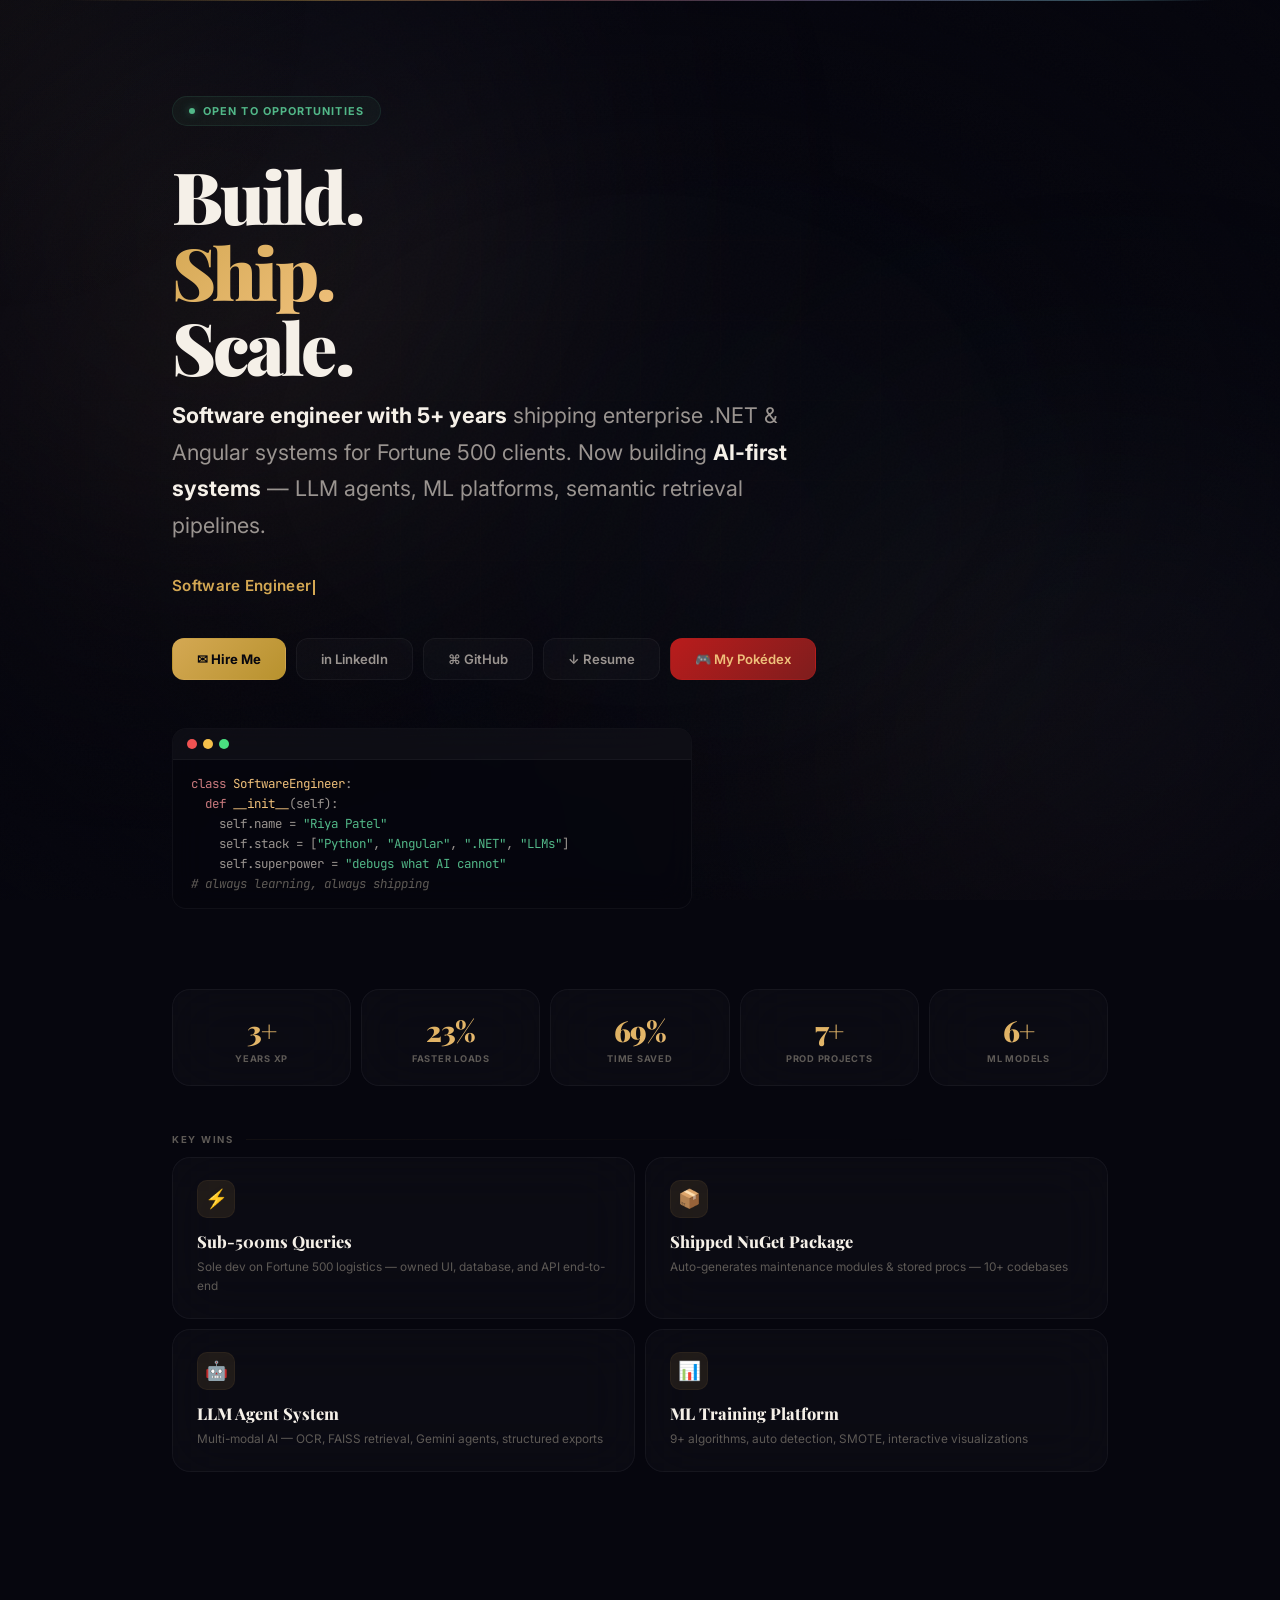
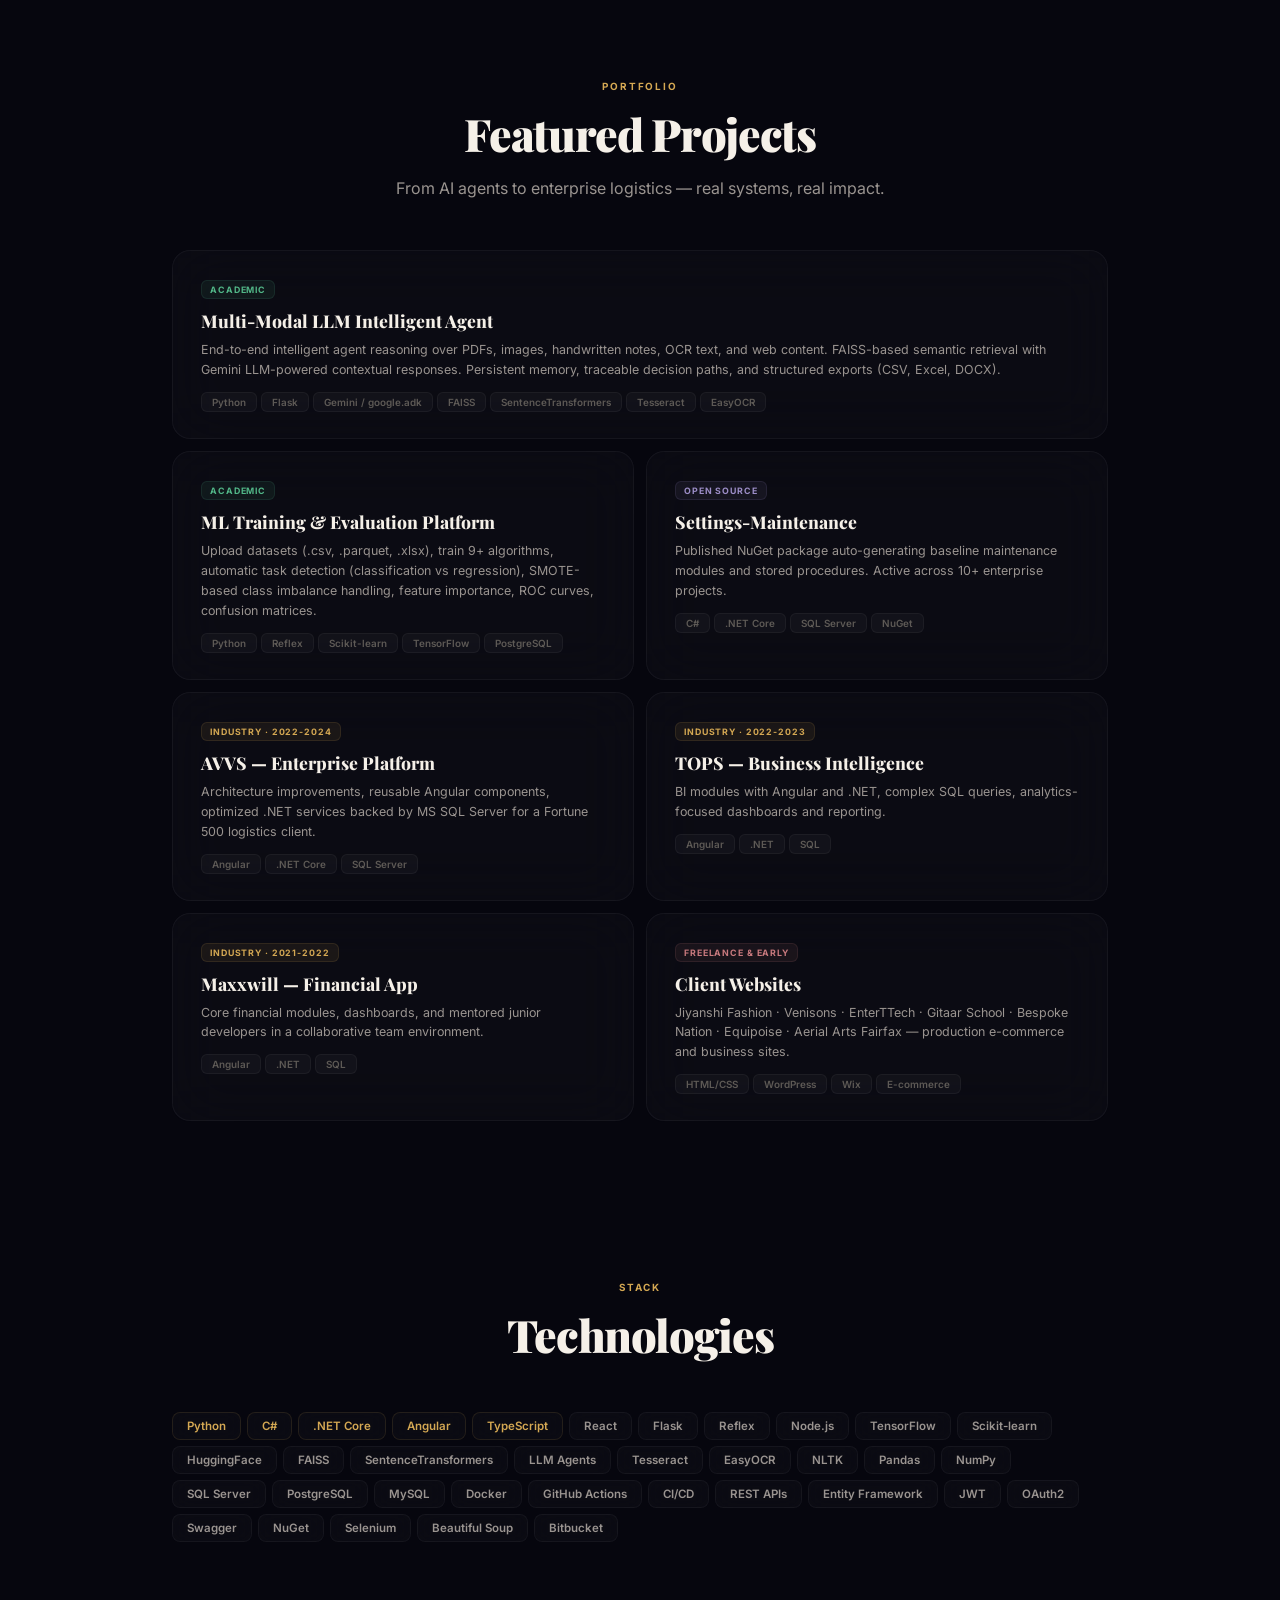
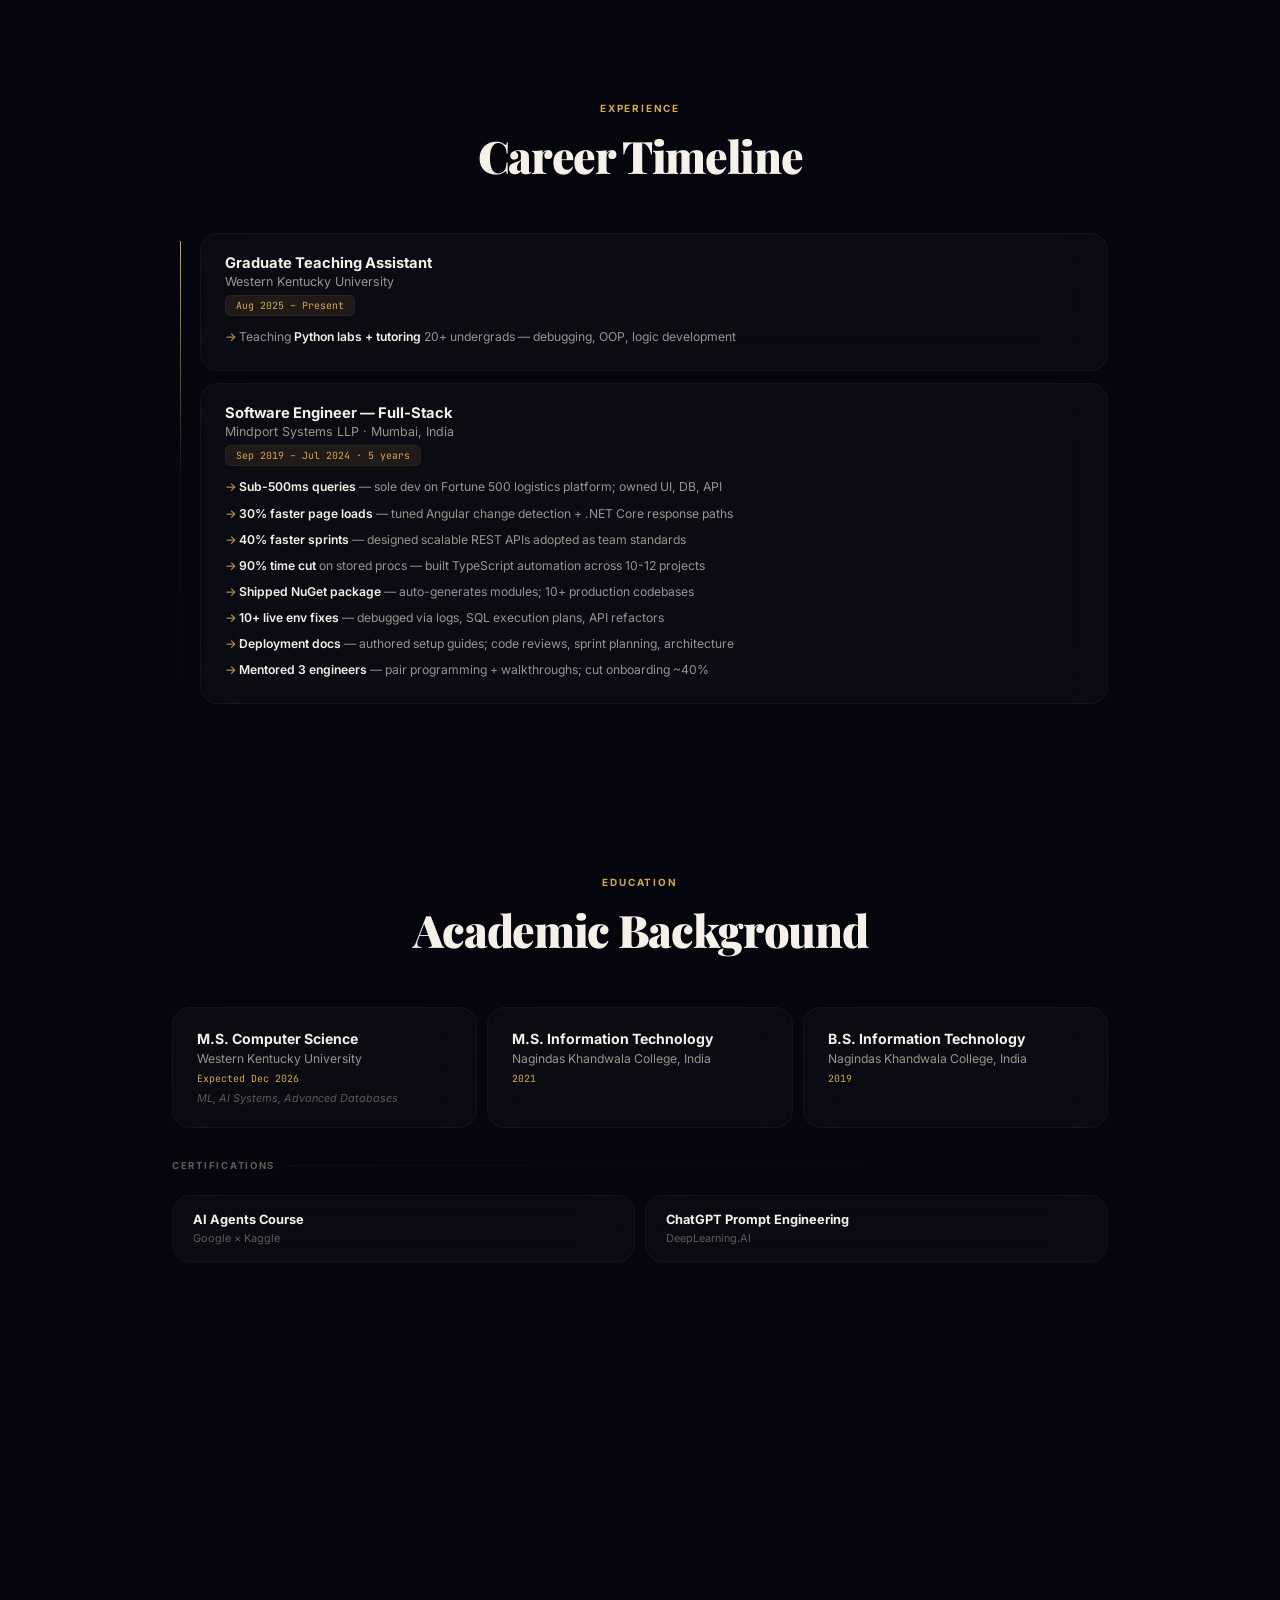
==== commit a40dc95a: "Implement hero split layout and character styles Added styles for hero split layout and character ar" ====
--- a/index.html
+++ b/index.html
@@ -78,6 +78,212 @@
     .code-body{padding:14px 18px;font-family:'JetBrains Mono',monospace;font-size:.78rem;line-height:1.6;color:var(--text-s)}
     .code-body .kw{color:var(--rose)}.code-body .fn{color:var(--gold-l)}.code-body .str{color:var(--em)}.code-body .cm{color:var(--text-m);font-style:italic}
 
+        /* ── HERO SPLIT LAYOUT ── */
+    .hero-split {
+      display: flex;
+      align-items: center;
+      justify-content: space-between;
+      gap: 3rem;
+    }
+
+    .hero-text {
+      flex: 1;
+      min-width: 0;
+    }
+
+    /* ── CHARACTER AREA ── */
+    .hero-character {
+      position: relative;
+      flex-shrink: 0;
+      width: 280px;
+      height: 380px;
+      display: flex;
+      align-items: center;
+      justify-content: center;
+      cursor: pointer;
+    }
+
+    /* Ambient glow behind character */
+    .char-glow {
+      position: absolute;
+      width: 320px;
+      height: 320px;
+      border-radius: 50%;
+      background: radial-gradient(circle,
+        rgba(212,168,83,0.08) 0%,
+        rgba(201,122,126,0.04) 40%,
+        transparent 70%);
+      filter: blur(40px);
+      animation: charGlowPulse 4s ease-in-out infinite alternate;
+      z-index: 0;
+    }
+
+    @keyframes charGlowPulse {
+      0% { transform: scale(1); opacity: 0.6; }
+      100% { transform: scale(1.15); opacity: 0.9; }
+    }
+
+    /* Rotating ring around character */
+    .char-ring {
+      position: absolute;
+      width: 260px;
+      height: 260px;
+      border-radius: 50%;
+      border: 1px dashed rgba(212,168,83,0.12);
+      animation: charRingSpin 20s linear infinite;
+      z-index: 0;
+    }
+
+    .char-ring::before,
+    .char-ring::after {
+      content: "";
+      position: absolute;
+      width: 8px;
+      height: 8px;
+      border-radius: 50%;
+      background: var(--gold);
+      box-shadow: 0 0 12px var(--gold-g);
+    }
+
+    .char-ring::before { top: -4px; left: 50%; transform: translateX(-50%); }
+    .char-ring::after { bottom: -4px; left: 50%; transform: translateX(-50%); }
+
+    @keyframes charRingSpin { to { transform: rotate(360deg); } }
+
+    /* Character image */
+    .char-img {
+      position: relative;
+      z-index: 1;
+      width: 220px;
+      height: auto;
+      filter: drop-shadow(0 20px 40px rgba(0,0,0,0.4))
+              drop-shadow(0 0 60px rgba(212,168,83,0.08));
+      animation: charFloat 5s ease-in-out infinite;
+      transition: transform 0.4s cubic-bezier(0.16,1,0.3,1),
+                  filter 0.4s;
+    }
+
+    @keyframes charFloat {
+      0%, 100% { transform: translateY(0); }
+      50% { transform: translateY(-12px); }
+    }
+
+    .hero-character:hover .char-img {
+      transform: translateY(-8px) scale(1.05);
+      filter: drop-shadow(0 24px 48px rgba(0,0,0,0.5))
+              drop-shadow(0 0 80px rgba(212,168,83,0.15));
+    }
+
+    .hero-character:hover .char-glow {
+      animation: none;
+      transform: scale(1.3);
+      opacity: 1;
+    }
+
+    .hero-character:hover .char-ring {
+      border-color: rgba(212,168,83,0.25);
+    }
+
+    /* Floating label below character */
+    .char-float-tag {
+      position: absolute;
+      bottom: 20px;
+      left: 50%;
+      transform: translateX(-50%);
+      display: flex;
+      align-items: center;
+      gap: 6px;
+      padding: 6px 14px;
+      border-radius: 20px;
+      background: rgba(185,28,28,0.15);
+      border: 1px solid rgba(185,28,28,0.2);
+      font-size: 0.62rem;
+      font-weight: 700;
+      color: var(--gold-l);
+      text-transform: uppercase;
+      letter-spacing: 0.08em;
+      white-space: nowrap;
+      animation: tagFloat 3s ease-in-out infinite;
+      opacity: 0.8;
+      transition: opacity 0.3s, background 0.3s;
+    }
+
+    .hero-character:hover .char-float-tag {
+      opacity: 1;
+      background: rgba(185,28,28,0.25);
+    }
+
+    @keyframes tagFloat {
+      0%, 100% { transform: translateX(-50%) translateY(0); }
+      50% { transform: translateX(-50%) translateY(-4px); }
+    }
+
+    .char-tag-dot {
+      width: 5px;
+      height: 5px;
+      border-radius: 50%;
+      background: #f87171;
+      box-shadow: 0 0 8px rgba(248,113,113,0.5);
+      animation: dp 2s infinite;
+    }
+
+    /* ── POKÉDEX BUTTON STYLE ── */
+    .poke-btn {
+      background: linear-gradient(135deg, #b91c1c, #7f1d1d) !important;
+      color: var(--gold-l) !important;
+      border-color: rgba(185,28,28,0.3) !important;
+      position: relative;
+      overflow: hidden;
+    }
+
+    .poke-btn::after {
+      content: "";
+      position: absolute;
+      top: 0;
+      left: -100%;
+      width: 100%;
+      height: 100%;
+      background: linear-gradient(90deg, transparent, rgba(255,255,255,0.1), transparent);
+      transition: left 0.5s;
+    }
+
+    .poke-btn:hover::after { left: 100%; }
+
+    .poke-btn:hover {
+      box-shadow: 0 0 28px rgba(185,28,28,0.2),
+                  0 0 60px rgba(185,28,28,0.06),
+                  inset 0 0 20px rgba(185,28,28,0.08) !important;
+      border-color: rgba(248,113,113,0.3) !important;
+      color: #facc15 !important;
+    }
+
+    /* ── RESPONSIVE: stack on mobile ── */
+    @media (max-width: 768px) {
+      .hero-split {
+        flex-direction: column;
+        text-align: center;
+      }
+
+      .hero-text {
+        order: 2;
+      }
+
+      .hero-character {
+        order: 1;
+        width: 200px;
+        height: 280px;
+        margin-bottom: 1rem;
+      }
+
+      .char-img { width: 160px; }
+      .char-glow { width: 220px; height: 220px; }
+      .char-ring { width: 180px; height: 180px; }
+
+      .hero-ctas { justify-content: center; }
+      .hero-badge { margin-left: auto; margin-right: auto; }
+      .code-win { margin-left: auto; margin-right: auto; }
+    }
+
     /* ── SECTION SYSTEM (Framer-style scroll sections) ── */
     .sec{padding:5rem 0}
     .sec-head{text-align:center;margin-bottom:3rem}
@@ -200,35 +406,45 @@
   <!-- ═══════════ HERO ═══════════ -->
   <section class="hero">
 
-    <div class="hero-badge a1"><div class="dot"></div><span>Open to opportunities</span></div>
-
-    <h1 class="hero-mega a1">Build.<br/><span class="gold-word">Ship.</span><br/>Scale.</h1>
-
-    <p class="hero-sub a2">
-      <strong>Software engineer with 5+ years</strong> shipping enterprise .NET & Angular systems for Fortune 500 clients.
-      Now building <strong>AI-first systems</strong> — LLM agents, ML platforms, semantic retrieval pipelines.
-      Published a <strong>NuGet package</strong> adopted across 10+ production codebases.
-    </p>
-
-    <p class="hero-type a2" id="tt"><span class="tc"></span></p>
-
-    <div class="hero-ctas a3">
-      <a href="mailto:rs.patelriya@gmail.com" class="btn gd mag">✉ Hire Me</a>
-      <a href="https://linkedin.com/in/riyapatel-dev" target="_blank" class="btn mag">in LinkedIn</a>
-      <a href="https://github.com/riyaapatel" target="_blank" class="btn mag">⌘ GitHub</a>
-      <a href="Riya_Patel_Resume.pdf" class="btn mag" download>↓ Resume</a>
-    </div>
-
-    <div class="code-win a3">
-      <div class="code-bar"><div class="code-dot r"></div><div class="code-dot y"></div><div class="code-dot g"></div></div>
-      <div class="code-body">
-        <span class="kw">class</span> <span class="fn">SoftwareEngineer</span>:<br/>
-        &nbsp;&nbsp;<span class="kw">def</span> <span class="fn">__init__</span>(self):<br/>
-        &nbsp;&nbsp;&nbsp;&nbsp;self.name = <span class="str">"Riya Patel"</span><br/>
-        &nbsp;&nbsp;&nbsp;&nbsp;self.stack = [<span class="str">"Python"</span>, <span class="str">"Angular"</span>, <span class="str">".NET"</span>, <span class="str">"LLMs"</span>]<br/>
-        &nbsp;&nbsp;&nbsp;&nbsp;self.superpower = <span class="str">"debugs what AI cannot"</span><br/>
-        <span class="cm"># always learning, always shipping</span>
+    <div class="hero-split">
+
+      <!-- LEFT: text content -->
+      <div class="hero-text">
+
+        <div class="hero-badge a1"><div class="dot"></div><span>Open to opportunities</span></div>
+
+        <h1 class="hero-mega a1">Build.<br/><span class="gold-word">Ship.</span><br/>Scale.</h1>
+
+        <p class="hero-sub a2">
+          <strong>Software engineer with 5+ years</strong> shipping enterprise .NET & Angular systems for Fortune 500 clients.
+          Now building <strong>AI-first systems</strong> — LLM agents, ML platforms, semantic retrieval pipelines.
+        </p>
+
+        <p class="hero-type a2" id="tt"><span class="tc"></span></p>
+
+        <div class="hero-ctas a3">
+          <a href="mailto:rs.patelriya@gmail.com" class="btn gd mag">✉ Hire Me</a>
+          <a href="https://linkedin.com/in/riyapatel-dev" target="_blank" class="btn mag">in LinkedIn</a>
+          <a href="https://github.com/riyaapatel" target="_blank" class="btn mag">⌘ GitHub</a>
+          <a href="Riya_Patel_Resume.pdf" class="btn mag" download>↓ Resume</a>
+          <a href="pokedex.html" class="btn poke-btn mag">🎮 My Pokédex</a>
+
+        </div>
+
+        <div class="code-win a3">
+          <div class="code-bar"><div class="code-dot r"></div><div class="code-dot y"></div><div class="code-dot g"></div></div>
+          <div class="code-body">
+            <span class="kw">class</span> <span class="fn">SoftwareEngineer</span>:<br/>
+            &nbsp;&nbsp;<span class="kw">def</span> <span class="fn">__init__</span>(self):<br/>
+            &nbsp;&nbsp;&nbsp;&nbsp;self.name = <span class="str">"Riya Patel"</span><br/>
+            &nbsp;&nbsp;&nbsp;&nbsp;self.stack = [<span class="str">"Python"</span>, <span class="str">"Angular"</span>, <span class="str">".NET"</span>, <span class="str">"LLMs"</span>]<br/>
+            &nbsp;&nbsp;&nbsp;&nbsp;self.superpower = <span class="str">"debugs what AI cannot"</span><br/>
+            <span class="cm"># always learning, always shipping</span>
+          </div>
+        </div>
+
       </div>
+
     </div>
 
   </section>
@@ -353,7 +569,7 @@
       <a href="mailto:rs.patelriya@gmail.com" class="fl">rs.patelriya@gmail.com</a>
       <a href="https://www.nuget.org/packages/Settings-Maintenance" target="_blank" class="fl">NuGet Package ↗</a>
     </div>
-    <a href="pokedex.html" class="pk mag">🎮 Explore My Pokédex</a>
+    <span class="fl" style="color:var(--text-m);font-size:.68rem;">Built with ☕ and curiosity</span>
   </div>
 
 </div></div>
@@ -395,6 +611,14 @@
     b.addEventListener("mouseleave",function(){b.style.transform="translate(0,0)";});
   })(mags[m]);}
 
+  // Character click → Pokédex
+  var charImg = document.getElementById("charImg");
+  if (charImg) {
+    charImg.parentElement.addEventListener("click", function () {
+      window.location.href = "pokedex.html";
+    });
+  }
+
   // Typing
   var titles=["Software Engineer","AI Engineer","Full-Stack Developer",".NET & Angular Expert","LLM Agent Builder","ML Platform Architect"];
   var tgt=document.getElementById("tt");var ti=0,ci=0,dl=false;
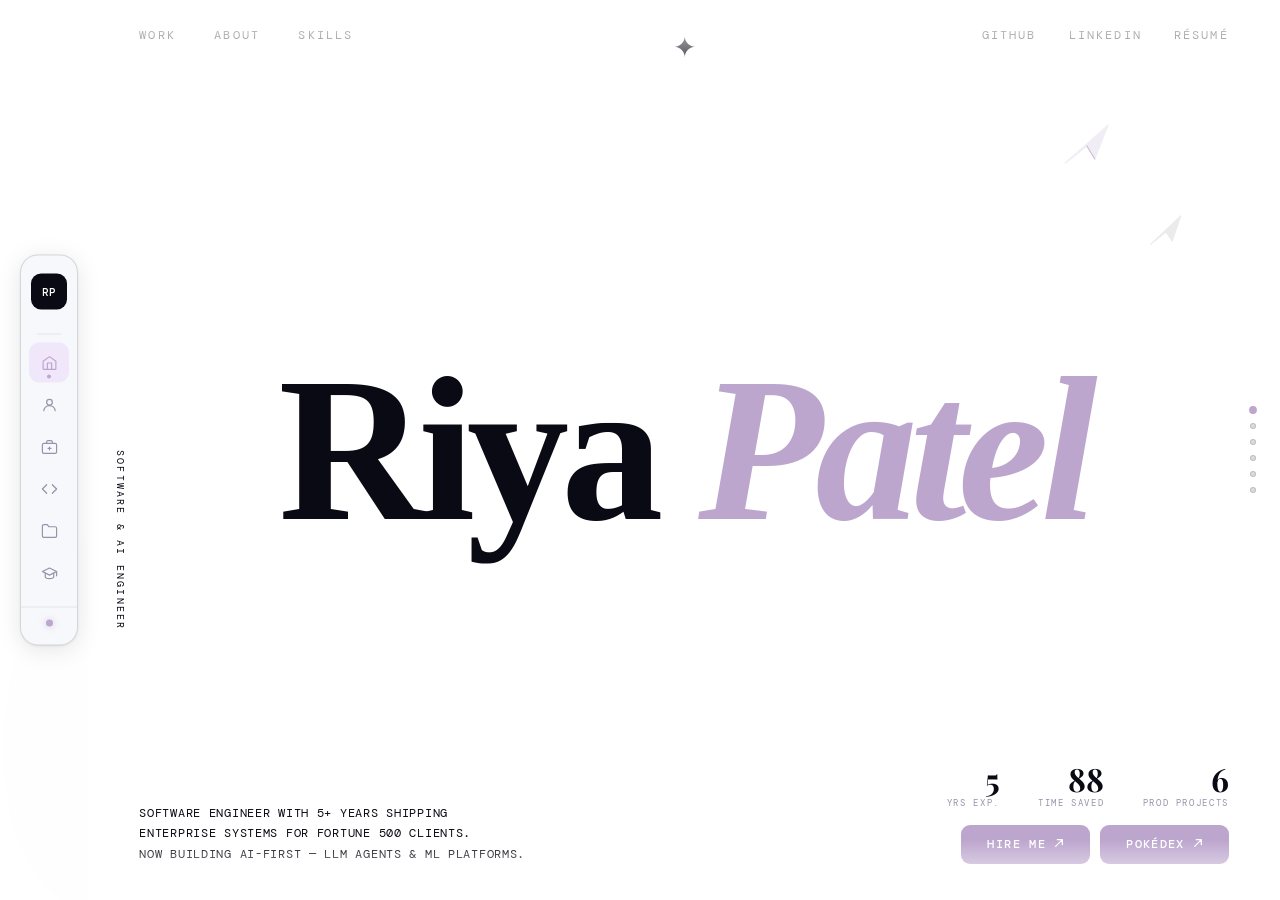
==== commit d74108f6: "Update index.html" ====
--- a/index.html
+++ b/index.html
@@ -1,644 +1,1106 @@
 <!DOCTYPE html>
 <html lang="en">
 <head>
-  <meta charset="UTF-8" />
-  <meta name="viewport" content="width=device-width, initial-scale=1.0" />
-  <title>Riya Patel — Software Engineer & AI Engineer</title>
-  <link href="https://fonts.googleapis.com/css2?family=Inter:wght@400;500;600;700;800;900&family=JetBrains+Mono:wght@400;500&family=Playfair+Display:ital,wght@0,700;0,800;0,900;1,700&display=swap" rel="stylesheet" />
-  <style>
-    *,*::before,*::after{margin:0;padding:0;box-sizing:border-box}
-    :root{
-      --bg:#06060e;--gold:#d4a853;--gold-l:#efc07b;--gold-g:rgba(212,168,83,.10);
-      --gold-gs:rgba(212,168,83,.22);--rose:#c97a7e;--ice:#7ec4d6;--lav:#9d8ec8;
-      --em:#52b788;--text-h:#f5f0e8;--text-p:#ede8e0;--text-s:#9a9490;--text-m:#5e5a56;
-      --glass:rgba(255,255,255,.022);--gb:rgba(255,255,255,.045);--gh:rgba(255,255,255,.055);
-      --bs:rgba(212,168,83,.06);
-    }
-    html{font-size:16px;scroll-behavior:smooth}
-    body{font-family:'Inter',-apple-system,sans-serif;background:var(--bg);color:var(--text-p);overflow-x:hidden;-webkit-font-smoothing:antialiased}
-
-    /* ── AURORA ── */
-    .aurora{position:fixed;inset:0;z-index:0;pointer-events:none;overflow:hidden}
-    .au{position:absolute;border-radius:50%;filter:blur(140px);mix-blend-mode:screen;will-change:transform}
-    .au-1{width:55vw;height:55vw;background:conic-gradient(from 160deg at 45% 45%,rgba(212,168,83,.12),rgba(201,122,126,.08) 25%,rgba(126,196,214,.06) 50%,rgba(157,142,200,.08) 75%,rgba(212,168,83,.12));top:-18%;left:-12%}
-    .au-2{width:45vw;height:45vw;background:conic-gradient(from 320deg at 55% 55%,rgba(82,183,136,.07),rgba(157,142,200,.09) 30%,rgba(201,122,126,.07) 60%,rgba(212,168,83,.08));bottom:-15%;right:-8%}
-    .au-3{width:35vw;height:35vw;background:radial-gradient(circle,rgba(126,196,214,.06),transparent 70%);top:35%;left:40%}
-
-    .grid-ol{position:fixed;inset:0;z-index:0;pointer-events:none;background-image:linear-gradient(rgba(212,168,83,.012) 1px,transparent 1px),linear-gradient(90deg,rgba(212,168,83,.012) 1px,transparent 1px);background-size:80px 80px;-webkit-mask-image:radial-gradient(ellipse,black 30%,transparent 70%);mask-image:radial-gradient(ellipse,black 30%,transparent 70%)}
-    .grain{position:fixed;inset:0;z-index:1;pointer-events:none;opacity:.02;background-image:url("data:image/svg+xml,%3Csvg viewBox='0 0 512 512' xmlns='http://www.w3.org/2000/svg'%3E%3Cfilter id='n'%3E%3CfeTurbulence type='fractalNoise' baseFrequency='.8' numOctaves='4' stitchTiles='stitch'/%3E%3C/filter%3E%3Crect width='100%25' height='100%25' filter='url(%23n)'/%3E%3C/svg%3E")}
-    .vig{position:fixed;inset:0;background:radial-gradient(ellipse at center,transparent 40%,rgba(6,6,14,.6));z-index:1;pointer-events:none}
-    .tl{position:fixed;top:0;left:0;right:0;height:1px;background:linear-gradient(90deg,transparent 5%,var(--gold) 25%,var(--rose) 45%,var(--lav) 65%,var(--ice) 85%,transparent 95%);opacity:.4;z-index:100}
-    .mg{position:fixed;width:700px;height:700px;border-radius:50%;background:radial-gradient(circle,rgba(212,168,83,.04),transparent 65%);pointer-events:none;z-index:1;transform:translate(-50%,-50%);transition:left .5s cubic-bezier(.16,1,.3,1),top .5s cubic-bezier(.16,1,.3,1)}
-
-    /* ── PAGE ── */
-    .pg{position:relative;z-index:2}
-    .ct{max-width:1000px;margin:0 auto;padding:0 2rem}
-
-    /* ── CARD ── */
-    .cd{position:relative;background:var(--glass);backdrop-filter:blur(28px);-webkit-backdrop-filter:blur(28px);border:1px solid var(--gb);border-radius:18px;overflow:hidden;transition:all .4s cubic-bezier(.16,1,.3,1)}
-    .cd::before{content:"";position:absolute;inset:0;border-radius:inherit;padding:1px;background:conic-gradient(from var(--ca,0deg),rgba(212,168,83,.2),rgba(201,122,126,.12),rgba(157,142,200,.12),rgba(126,196,214,.12),rgba(212,168,83,.2));-webkit-mask:linear-gradient(#fff 0 0) content-box,linear-gradient(#fff 0 0);mask:linear-gradient(#fff 0 0) content-box,linear-gradient(#fff 0 0);-webkit-mask-composite:xor;mask-composite:exclude;opacity:0;transition:opacity .4s}
-    .cd:hover::before{opacity:1}
-    .cd:hover{box-shadow:0 12px 48px rgba(0,0,0,.3),0 0 80px rgba(212,168,83,.03)}
-    .cd .sp{position:absolute;inset:0;pointer-events:none;z-index:0;opacity:0;transition:opacity .4s;border-radius:inherit}
-    .cd:hover .sp{opacity:1}
-
-    @property --ca{syntax:"<angle>";initial-value:0deg;inherits:false}
-    @property --pa{syntax:"<angle>";initial-value:0deg;inherits:false}
-
-    /* ── HERO (Framer-style: massive type + subtitle) ── */
-    .hero{padding:6rem 0 0;min-height:100vh;display:flex;flex-direction:column;justify-content:center}
-
-    .hero-badge{display:inline-flex;align-items:center;gap:8px;padding:7px 16px;border-radius:20px;background:rgba(82,183,136,.06);border:1px solid rgba(82,183,136,.12);margin-bottom:2rem;width:fit-content}
-    .hero-badge .dot{width:6px;height:6px;border-radius:50%;background:var(--em);box-shadow:0 0 8px rgba(82,183,136,.5);animation:dp 2.5s infinite}
-    @keyframes dp{50%{opacity:.5}}
-    .hero-badge span{font-size:.68rem;font-weight:700;color:var(--em);text-transform:uppercase;letter-spacing:.1em}
-
-    .hero-mega{font-family:'Playfair Display',serif;font-size:clamp(2.5rem,6vw,4.5rem);font-weight:900;letter-spacing:-.04em;line-height:1.05;color:var(--text-h);margin-bottom:.75rem}
-    .hero-mega .gold-word{background:linear-gradient(135deg,var(--gold),var(--gold-l));-webkit-background-clip:text;-webkit-text-fill-color:transparent}
-
-    .hero-sub{font-size:clamp(1rem,2vw,1.35rem);color:var(--text-s);line-height:1.7;max-width:640px;margin-bottom:2rem}
-    .hero-sub strong{color:var(--text-h);font-weight:700}
-
-    .hero-type{font-size:.95rem;color:var(--gold);font-weight:600;margin-bottom:2.5rem;min-height:1.5em;letter-spacing:.02em}
-    .tc{display:inline-block;width:2px;height:1em;background:var(--gold);margin-left:2px;vertical-align:text-bottom;animation:bl .7s infinite}
-    @keyframes bl{50%{opacity:0}}
-
-    .hero-ctas{display:flex;gap:10px;flex-wrap:wrap;margin-bottom:3rem}
-
-    .btn{display:inline-flex;align-items:center;gap:7px;padding:12px 24px;border-radius:12px;font-size:.82rem;font-weight:600;text-decoration:none;transition:all .35s cubic-bezier(.16,1,.3,1);border:1px solid var(--gb);color:var(--text-s);background:var(--glass);backdrop-filter:blur(12px)}
-    .btn:hover{border-color:var(--gold);color:var(--gold-l);box-shadow:0 0 28px var(--gold-g),inset 0 0 20px var(--gold-g);transform:translateY(-2px)}
-    .btn.gd{background:linear-gradient(135deg,var(--gold),#b8922e);color:var(--bg);border-color:transparent;font-weight:700}
-    .btn.gd:hover{box-shadow:0 6px 36px var(--gold-gs)}
-
-    /* Code window — Framer style */
-    .code-win{max-width:520px;border-radius:14px;overflow:hidden;border:1px solid var(--gb);background:rgba(6,6,14,.7);backdrop-filter:blur(16px)}
-    .code-bar{display:flex;gap:6px;padding:10px 14px;background:rgba(255,255,255,.03);border-bottom:1px solid var(--gb)}
-    .code-dot{width:10px;height:10px;border-radius:50%}
-    .code-dot.r{background:#f05252}.code-dot.y{background:#f5bf4a}.code-dot.g{background:#4ade80}
-    .code-body{padding:14px 18px;font-family:'JetBrains Mono',monospace;font-size:.78rem;line-height:1.6;color:var(--text-s)}
-    .code-body .kw{color:var(--rose)}.code-body .fn{color:var(--gold-l)}.code-body .str{color:var(--em)}.code-body .cm{color:var(--text-m);font-style:italic}
-
-        /* ── HERO SPLIT LAYOUT ── */
-    .hero-split {
-      display: flex;
-      align-items: center;
-      justify-content: space-between;
-      gap: 3rem;
-    }
-
-    .hero-text {
-      flex: 1;
-      min-width: 0;
-    }
-
-    /* ── CHARACTER AREA ── */
-    .hero-character {
-      position: relative;
-      flex-shrink: 0;
-      width: 280px;
-      height: 380px;
-      display: flex;
-      align-items: center;
-      justify-content: center;
-      cursor: pointer;
-    }
-
-    /* Ambient glow behind character */
-    .char-glow {
-      position: absolute;
-      width: 320px;
-      height: 320px;
-      border-radius: 50%;
-      background: radial-gradient(circle,
-        rgba(212,168,83,0.08) 0%,
-        rgba(201,122,126,0.04) 40%,
-        transparent 70%);
-      filter: blur(40px);
-      animation: charGlowPulse 4s ease-in-out infinite alternate;
-      z-index: 0;
-    }
-
-    @keyframes charGlowPulse {
-      0% { transform: scale(1); opacity: 0.6; }
-      100% { transform: scale(1.15); opacity: 0.9; }
-    }
-
-    /* Rotating ring around character */
-    .char-ring {
-      position: absolute;
-      width: 260px;
-      height: 260px;
-      border-radius: 50%;
-      border: 1px dashed rgba(212,168,83,0.12);
-      animation: charRingSpin 20s linear infinite;
-      z-index: 0;
-    }
-
-    .char-ring::before,
-    .char-ring::after {
-      content: "";
-      position: absolute;
-      width: 8px;
-      height: 8px;
-      border-radius: 50%;
-      background: var(--gold);
-      box-shadow: 0 0 12px var(--gold-g);
-    }
-
-    .char-ring::before { top: -4px; left: 50%; transform: translateX(-50%); }
-    .char-ring::after { bottom: -4px; left: 50%; transform: translateX(-50%); }
-
-    @keyframes charRingSpin { to { transform: rotate(360deg); } }
-
-    /* Character image */
-    .char-img {
-      position: relative;
-      z-index: 1;
-      width: 220px;
-      height: auto;
-      filter: drop-shadow(0 20px 40px rgba(0,0,0,0.4))
-              drop-shadow(0 0 60px rgba(212,168,83,0.08));
-      animation: charFloat 5s ease-in-out infinite;
-      transition: transform 0.4s cubic-bezier(0.16,1,0.3,1),
-                  filter 0.4s;
-    }
-
-    @keyframes charFloat {
-      0%, 100% { transform: translateY(0); }
-      50% { transform: translateY(-12px); }
-    }
-
-    .hero-character:hover .char-img {
-      transform: translateY(-8px) scale(1.05);
-      filter: drop-shadow(0 24px 48px rgba(0,0,0,0.5))
-              drop-shadow(0 0 80px rgba(212,168,83,0.15));
-    }
-
-    .hero-character:hover .char-glow {
-      animation: none;
-      transform: scale(1.3);
-      opacity: 1;
-    }
-
-    .hero-character:hover .char-ring {
-      border-color: rgba(212,168,83,0.25);
-    }
-
-    /* Floating label below character */
-    .char-float-tag {
-      position: absolute;
-      bottom: 20px;
-      left: 50%;
-      transform: translateX(-50%);
-      display: flex;
-      align-items: center;
-      gap: 6px;
-      padding: 6px 14px;
-      border-radius: 20px;
-      background: rgba(185,28,28,0.15);
-      border: 1px solid rgba(185,28,28,0.2);
-      font-size: 0.62rem;
-      font-weight: 700;
-      color: var(--gold-l);
-      text-transform: uppercase;
-      letter-spacing: 0.08em;
-      white-space: nowrap;
-      animation: tagFloat 3s ease-in-out infinite;
-      opacity: 0.8;
-      transition: opacity 0.3s, background 0.3s;
-    }
-
-    .hero-character:hover .char-float-tag {
-      opacity: 1;
-      background: rgba(185,28,28,0.25);
-    }
-
-    @keyframes tagFloat {
-      0%, 100% { transform: translateX(-50%) translateY(0); }
-      50% { transform: translateX(-50%) translateY(-4px); }
-    }
-
-    .char-tag-dot {
-      width: 5px;
-      height: 5px;
-      border-radius: 50%;
-      background: #f87171;
-      box-shadow: 0 0 8px rgba(248,113,113,0.5);
-      animation: dp 2s infinite;
-    }
-
-    /* ── POKÉDEX BUTTON STYLE ── */
-    .poke-btn {
-      background: linear-gradient(135deg, #b91c1c, #7f1d1d) !important;
-      color: var(--gold-l) !important;
-      border-color: rgba(185,28,28,0.3) !important;
-      position: relative;
-      overflow: hidden;
-    }
-
-    .poke-btn::after {
-      content: "";
-      position: absolute;
-      top: 0;
-      left: -100%;
-      width: 100%;
-      height: 100%;
-      background: linear-gradient(90deg, transparent, rgba(255,255,255,0.1), transparent);
-      transition: left 0.5s;
-    }
-
-    .poke-btn:hover::after { left: 100%; }
-
-    .poke-btn:hover {
-      box-shadow: 0 0 28px rgba(185,28,28,0.2),
-                  0 0 60px rgba(185,28,28,0.06),
-                  inset 0 0 20px rgba(185,28,28,0.08) !important;
-      border-color: rgba(248,113,113,0.3) !important;
-      color: #facc15 !important;
-    }
-
-    /* ── RESPONSIVE: stack on mobile ── */
-    @media (max-width: 768px) {
-      .hero-split {
-        flex-direction: column;
-        text-align: center;
-      }
-
-      .hero-text {
-        order: 2;
-      }
-
-      .hero-character {
-        order: 1;
-        width: 200px;
-        height: 280px;
-        margin-bottom: 1rem;
-      }
-
-      .char-img { width: 160px; }
-      .char-glow { width: 220px; height: 220px; }
-      .char-ring { width: 180px; height: 180px; }
-
-      .hero-ctas { justify-content: center; }
-      .hero-badge { margin-left: auto; margin-right: auto; }
-      .code-win { margin-left: auto; margin-right: auto; }
-    }
-
-    /* ── SECTION SYSTEM (Framer-style scroll sections) ── */
-    .sec{padding:5rem 0}
-    .sec-head{text-align:center;margin-bottom:3rem}
-    .sec-tag{font-size:.62rem;font-weight:700;text-transform:uppercase;letter-spacing:.18em;color:var(--gold);margin-bottom:.75rem}
-    .sec-title{font-family:'Playfair Display',serif;font-size:clamp(1.8rem,4vw,2.8rem);font-weight:900;letter-spacing:-.03em;color:var(--text-h);margin-bottom:.75rem}
-    .sec-desc{font-size:1rem;color:var(--text-s);max-width:560px;margin:0 auto;line-height:1.7}
-
-    .lbl{font-size:.6rem;font-weight:700;text-transform:uppercase;letter-spacing:.18em;color:var(--text-m);margin-bottom:.75rem;display:flex;align-items:center;gap:12px}
-    .lbl::after{content:"";flex:1;height:1px;background:linear-gradient(90deg,var(--bs),transparent 80%)}
-
-    /* ── BENTO METRICS ── */
-    .bento{display:grid;grid-template-columns:repeat(5,1fr);gap:10px;margin-bottom:3rem}
-    .b-cell{padding:1.3rem .5rem;text-align:center}
-    .b-num{font-family:'Playfair Display',serif;font-size:1.8rem;font-weight:900;letter-spacing:-.03em;background:linear-gradient(135deg,var(--gold),var(--gold-l));-webkit-background-clip:text;-webkit-text-fill-color:transparent}
-    .b-lbl{font-size:.58rem;color:var(--text-m);font-weight:700;text-transform:uppercase;letter-spacing:.08em;margin-top:4px}
-
-    /* ── WINS ── */
-    .wins{display:grid;grid-template-columns:1fr 1fr;gap:10px;margin-bottom:3rem}
-    .win{padding:22px 24px}
-    .win-ico{width:38px;height:38px;border-radius:10px;display:flex;align-items:center;justify-content:center;font-size:1.15rem;margin-bottom:12px;background:var(--gold-g);border:1px solid rgba(212,168,83,.06)}
-    .win-t{font-family:'Playfair Display',serif;font-size:1.02rem;font-weight:800;color:var(--text-h);margin-bottom:6px}
-    .win-d{font-size:.74rem;color:var(--text-m);line-height:1.6}
-
-    /* ── PROJECTS (Framer bento — mixed sizes) ── */
-    .proj-grid{display:grid;grid-template-columns:1fr 1fr;gap:12px}
-    .proj{padding:26px 28px}
-    .proj.wide{grid-column:span 2}
-    .proj-badge{display:inline-block;font-size:.55rem;font-weight:700;text-transform:uppercase;letter-spacing:.1em;padding:3px 8px;border-radius:6px;margin-bottom:10px}
-    .proj-badge.ac{background:rgba(82,183,136,.08);color:var(--em);border:1px solid rgba(82,183,136,.12)}
-    .proj-badge.ind{background:rgba(212,168,83,.08);color:var(--gold);border:1px solid rgba(212,168,83,.12)}
-    .proj-badge.os{background:rgba(157,142,200,.08);color:var(--lav);border:1px solid rgba(157,142,200,.12)}
-    .proj-badge.fr{background:rgba(201,122,126,.08);color:var(--rose);border:1px solid rgba(201,122,126,.12)}
-    .proj-name{font-family:'Playfair Display',serif;font-size:1.1rem;font-weight:800;color:var(--text-h);margin-bottom:8px}
-    .proj-desc{font-size:.78rem;color:var(--text-s);line-height:1.6;margin-bottom:12px}
-    .proj-tags{display:flex;flex-wrap:wrap;gap:4px}
-    .proj-tag{font-size:.62rem;font-weight:600;padding:3px 10px;border-radius:6px;background:rgba(255,255,255,.03);border:1px solid var(--gb);color:var(--text-m)}
-
-    /* ── TECH ── */
-    .tags{display:flex;flex-wrap:wrap;gap:6px}
-    .tg{font-size:.72rem;font-weight:600;padding:6px 14px;border-radius:8px;background:var(--glass);backdrop-filter:blur(10px);border:1px solid var(--gb);color:var(--text-s);transition:all .35s cubic-bezier(.16,1,.3,1);cursor:default}
-    .tg:hover{border-color:var(--gold);color:var(--gold-l);box-shadow:0 0 24px var(--gold-g);transform:translateY(-3px) scale(1.06)}
-    .tg.c{border-color:rgba(212,168,83,.12);color:var(--gold)}
-
-    /* ── EXPERIENCE TIMELINE (Framer-style) ── */
-    .timeline{display:flex;flex-direction:column;gap:0;position:relative;padding-left:28px}
-    .timeline::before{content:"";position:absolute;left:8px;top:8px;bottom:8px;width:1px;background:linear-gradient(180deg,var(--gold),var(--bs),transparent)}
-    .tl-item{position:relative;padding:20px 24px;margin-bottom:12px}
-    .tl-item::before{content:"";position:absolute;left:-24px;top:26px;width:9px;height:9px;border-radius:50%;background:var(--gold);box-shadow:0 0 12px var(--gold-g);border:2px solid var(--bg)}
-    .tl-role{font-size:.92rem;font-weight:700;color:var(--text-h);margin-bottom:2px}
-    .tl-co{font-size:.78rem;color:var(--text-s);margin-bottom:4px}
-    .tl-date{font-size:.62rem;color:var(--gold);font-family:'JetBrains Mono',monospace;padding:3px 10px;background:var(--gold-g);border-radius:6px;display:inline-block;border:1px solid rgba(212,168,83,.06);margin-bottom:8px}
-    .tl-details{list-style:none;padding:0}
-    .tl-details li{font-size:.76rem;color:var(--text-s);line-height:1.65;padding:3px 0;padding-left:14px;position:relative}
-    .tl-details li::before{content:"→";position:absolute;left:0;color:var(--gold)}
-    .tl-details li strong{color:var(--text-h);font-weight:600}
-
-    /* ── EDUCATION ── */
-    .edu-grid{display:grid;grid-template-columns:1fr 1fr 1fr;gap:10px}
-    .edu{padding:22px 24px}
-    .edu-deg{font-size:.88rem;font-weight:700;color:var(--text-h);margin-bottom:4px}
-    .edu-school{font-size:.76rem;color:var(--text-s);margin-bottom:6px}
-    .edu-date{font-size:.62rem;color:var(--gold);font-family:'JetBrains Mono',monospace}
-    .edu-note{font-size:.68rem;color:var(--text-m);margin-top:6px;font-style:italic}
-
-    /* ── CERTS ── */
-    .cert-row{display:flex;gap:10px;margin-top:1.5rem}
-    .cert{padding:16px 20px;flex:1}
-    .cert-name{font-size:.8rem;font-weight:700;color:var(--text-h);margin-bottom:4px}
-    .cert-org{font-size:.68rem;color:var(--text-m)}
-
-    /* ── FOOTER ── */
-    .foot{display:flex;align-items:center;justify-content:space-between;padding:2rem 0 3rem;border-top:1px solid rgba(255,255,255,.03)}
-    .foot-l{display:flex;gap:1.75rem;align-items:center;flex-wrap:wrap}
-    .fl{font-size:.76rem;color:var(--text-m);text-decoration:none;font-weight:500;transition:color .2s}
-    .fl:hover{color:var(--gold-l)}
-
-    .pk{position:relative;display:inline-flex;align-items:center;gap:10px;padding:14px 26px;background:linear-gradient(135deg,#b91c1c,#7f1d1d);color:var(--gold-l);border-radius:14px;font-size:.76rem;font-weight:700;text-decoration:none;text-transform:uppercase;letter-spacing:.06em;overflow:hidden;transition:all .4s cubic-bezier(.16,1,.3,1)}
-    .pk::before{content:"";position:absolute;inset:0;border-radius:inherit;padding:1.5px;background:conic-gradient(from var(--pa,0deg),#facc15,#f87171,#facc15);-webkit-mask:linear-gradient(#fff 0 0) content-box,linear-gradient(#fff 0 0);mask:linear-gradient(#fff 0 0) content-box,linear-gradient(#fff 0 0);-webkit-mask-composite:xor;mask-composite:exclude;animation:pr 3s linear infinite}
-    @keyframes pr{to{--pa:360deg}}
-    .pk::after{content:"";position:absolute;top:0;left:-100%;width:100%;height:100%;background:linear-gradient(90deg,transparent,rgba(255,255,255,.1),transparent);transition:left .6s}
-    .pk:hover::after{left:100%}
-    .pk:hover{transform:translateY(-3px);box-shadow:0 12px 40px rgba(185,28,28,.3),0 0 80px rgba(185,28,28,.08)}
-
-    /* ── REVEAL ── */
-    .rv{opacity:0;transform:translateY(40px);transition:opacity .9s cubic-bezier(.16,1,.3,1),transform .9s cubic-bezier(.16,1,.3,1)}
-    .rv.vis{opacity:1;transform:translateY(0)}
-    .rv.d1{transition-delay:.1s}.rv.d2{transition-delay:.2s}.rv.d3{transition-delay:.3s}
-
-    .a1{animation:hi 1s cubic-bezier(.16,1,.3,1) .1s both}
-    .a2{animation:hi 1s cubic-bezier(.16,1,.3,1) .25s both}
-    .a3{animation:hi 1s cubic-bezier(.16,1,.3,1) .4s both}
-    @keyframes hi{from{opacity:0;transform:translateY(32px) scale(.98)}to{opacity:1;transform:translateY(0) scale(1)}}
-
-    /* ── RESPONSIVE ── */
-    @media(max-width:768px){
-      .hero{min-height:auto;padding:4rem 0 2rem}
-      .bento{grid-template-columns:repeat(3,1fr)}
-      .wins,.proj-grid{grid-template-columns:1fr}
-      .proj.wide{grid-column:span 1}
-      .edu-grid{grid-template-columns:1fr}
-      .cert-row{flex-direction:column}
-      .exp-row{grid-template-columns:1fr}
-      .foot{flex-direction:column;gap:1.5rem;align-items:flex-start}
-      .foot-l{gap:1rem}
-    }
-    @media(max-width:480px){
-      .bento{grid-template-columns:repeat(2,1fr)}
-      .ct{padding:0 1.25rem}
-    }
-  </style>
+<meta charset="UTF-8"/>
+<meta name="viewport" content="width=device-width, initial-scale=1.0"/>
+<title>Riya Patel — Software Engineer & AI Engineer</title>
+<link rel="preconnect" href="https://fonts.googleapis.com">
+<link href="https://fonts.googleapis.com/css2?family=Playfair+Display:ital,wght@0,400;0,600;0,900;1,400;1,600&family=DM+Mono:wght@300;400;500&family=DM+Sans:wght@300;400;500&display=swap" rel="stylesheet">
+<style>
+*,*::before,*::after{box-sizing:border-box;margin:0;padding:0}
+
+:root{
+  --bg:#ffffff;
+  --surface:#f7f8fc;
+  --home-bg:#ffffff;
+  --border:rgba(10,10,20,.08);
+  --border-lit:rgba(10,10,20,.14);
+  --text-hi:#0a0a14;
+  --text-mid:#272431;
+  --text-lo:#9494aa;
+  --accent:#BDA6CE;
+  --accent-h:#9B8EC7;
+  --accent-s:rgba(148,26,224,.07);
+  --accent-b:rgba(118,26,224,.20);
+  --nav-w:56px;
+  --ease:cubic-bezier(.22,1,.36,1);
+  --dur:.5s;
+}
+
+html{overflow:hidden;height:100%}
+body{
+  background:var(--bg);color:var(--text-hi);
+  font-family:'DM Sans',sans-serif;
+  height:100dvh;overflow:hidden;width:100%;
+}
+
+@font-face {
+  font-family: myFont; /* set name */
+  src: url('./Moglan_DEMO.ttf'); /* url of the font */
+}
+
+/* ── BG BLOBS ── */
+.blob{position:fixed;border-radius:50%;filter:blur(120px);pointer-events:none;z-index:0}
+.b1{width:60vw;height:60vw;max-width:700px;max-height:700px;top:-18%;right:-8%;
+    background:radial-gradient(circle,rgba(26,71,224,.05),transparent 70%);
+    animation:db1 26s ease-in-out infinite alternate}
+.b2{width:46vw;height:46vw;max-width:520px;max-height:520px;bottom:-12%;left:6%;
+    background:radial-gradient(circle,rgba(26,71,224,.04),transparent 70%);
+    animation:db2 20s ease-in-out infinite alternate}
+.b3{width:30vw;height:30vw;max-width:340px;max-height:340px;top:44%;right:20%;
+    background:radial-gradient(circle,rgba(10,10,20,.03),transparent 70%);
+    animation:db3 32s ease-in-out infinite alternate}
+@keyframes db1{from{transform:translate(0,0)}to{transform:translate(-4vw,3vh)}}
+@keyframes db2{from{transform:translate(0,0)}to{transform:translate(3vw,-2vh)}}
+@keyframes db3{from{transform:translate(-50%,-50%)scale(1)}to{transform:translate(-48%,-52%)scale(1.1)}}
+
+/* ── PARTICLES ── */
+#pts{position:fixed;inset:0;pointer-events:none;overflow:hidden;z-index:0}
+.pt{position:absolute;border-radius:50%;animation:fp var(--dur2) var(--dly) ease-in-out infinite alternate}
+@keyframes fp{
+  from{transform:translate(var(--x1),var(--y1));opacity:.04}
+  to{transform:translate(var(--x2),var(--y2));opacity:.18}
+}
+
+a{text-decoration:none;color:initial}
+
+/* ══════════════════════════════════════
+   FLOATING SIDEBAR
+══════════════════════════════════════ */
+.sidebar{
+  position:fixed;left:20px;top:50%;transform:translateY(-50%);
+  z-index:100;display:flex;flex-direction:column;align-items:center;gap:0;
+  background:var(--surface);border:1px solid var(--border-lit);border-radius:18px;
+  padding:18px 0;
+  box-shadow:0 4px 24px rgba(10,10,20,.10),0 1px 3px rgba(10,10,20,.06);
+  opacity:0;animation:fadeIn .6s .2s var(--ease) forwards;
+}
+@keyframes fadeIn{to{opacity:1}}
+
+.logo-mark{
+  width:36px;height:36px;border-radius:10px;
+  background:var(--text-hi);
+  display:flex;align-items:center;justify-content:center;
+  margin-bottom:16px;flex-shrink:0;
+}
+.logo-mark span{font-family:'DM Mono',monospace;font-size:11px;font-weight:500;color:#fff;letter-spacing:.04em}
+
+.sidebar-divider{width:24px;height:1px;background:var(--border);margin:8px 0}
+
+.nav-list{display:flex;flex-direction:column;align-items:center;gap:2px;padding:0 8px;width:100%}
+
+.nav-btn{
+  position:relative;width:40px;height:40px;
+  border-radius:10px;border:none;background:transparent;
+  cursor:pointer;display:flex;align-items:center;justify-content:center;
+  color:var(--text-lo);transition:background .2s,color .2s;overflow:hidden;
+}
+.nav-btn::after{
+  content:'';position:absolute;inset:0;border-radius:10px;
+  background:radial-gradient(circle at var(--rx,50%) var(--ry,50%),rgba(189,166,206,.28),transparent 65%);
+  opacity:0;transition:opacity .35s;pointer-events:none;
+}
+.nav-btn.rippling::after{opacity:1}
+.nav-btn svg{width:17px;height:17px;stroke:currentColor;flex-shrink:0;transition:color .2s,transform .2s}
+.nav-btn:hover{background:var(--accent-s);color:var(--text-mid)}
+.nav-btn:hover svg{transform:scale(1.1)}
+.nav-btn.active{background:var(--accent-s);color:var(--accent)}
+.nav-btn.active svg{color:var(--accent)}
+
+.nav-pip{
+  position:absolute;bottom:4px;left:50%;transform:translateX(-50%);
+  width:4px;height:4px;border-radius:50%;background:var(--accent);
+  opacity:0;transition:opacity .25s;
+}
+.nav-btn.active .nav-pip{opacity:1}
+
+.nav-btn[data-label]::before{
+  content:attr(data-label);
+  position:absolute;left:calc(100% + 10px);top:50%;transform:translateY(-50%);
+  background:var(--text-hi);color:#fff;
+  font-family:'DM Mono',monospace;font-size:10.5px;letter-spacing:.06em;
+  padding:5px 10px;border-radius:6px;white-space:nowrap;
+  opacity:0;pointer-events:none;transition:opacity .18s;z-index:200;
+}
+.nav-btn[data-label]:hover::before{opacity:1}
+
+.sidebar-status{
+  margin-top:14px;padding-top:12px;
+  border-top:1px solid var(--border);
+  width:100%;display:flex;justify-content:center;
+}
+.sdot{
+  width:7px;height:7px;border-radius:50%;
+  background:var(--accent);box-shadow:0 0 7px rgba(189,166,206,.6);
+  animation:blink 2.4s ease-in-out infinite;
+}
+@keyframes blink{0%,100%{opacity:1;transform:scale(1)}50%{opacity:.3;transform:scale(.6)}}
+
+/* ══════════════════════════════════════
+   CONTENT AREA
+══════════════════════════════════════ */
+.content-area{
+  position:fixed;
+  left:calc(var(--nav-w) + 32px);
+  right:0;top:0;bottom:0;z-index:1;overflow:hidden;
+}
+.content-area::before,.content-area::after{
+  content:'';position:absolute;left:0;right:0;height:60px;z-index:10;pointer-events:none;
+}
+.content-area::before{top:0;background:linear-gradient(to bottom,var(--bg),transparent)}
+.content-area::after{bottom:0;background:linear-gradient(to top,var(--bg),transparent)}
+
+/* ── SECTIONS ── */
+.section{
+  position:absolute;inset:0;
+  overflow-y:auto;overflow-x:hidden;
+  padding:clamp(48px,6vh,88px) clamp(40px,6vw,120px);
+  display:flex;flex-direction:column;justify-content:flex-start;
+  opacity:0;pointer-events:none;transform:translateY(28px);
+  scrollbar-width:thin;scrollbar-color:rgba(189,166,206,.3) transparent;
+}
+.section::-webkit-scrollbar{width:4px}
+.section::-webkit-scrollbar-track{background:transparent}
+.section::-webkit-scrollbar-thumb{background:rgba(189,166,206,.3);border-radius:2px}
+.section::-webkit-scrollbar-thumb:hover{background:rgba(189,166,206,.55)}
+
+.section.active{opacity:1;transform:translateY(0);pointer-events:all;transition:opacity var(--dur) var(--ease),transform var(--dur) var(--ease)}
+.section.from-below{opacity:0;transform:translateY(28px);transition:none}
+.section.from-above{opacity:0;transform:translateY(-28px);transition:none}
+.section.exit-up{opacity:0;transform:translateY(-28px);pointer-events:none;transition:opacity var(--dur) var(--ease),transform var(--dur) var(--ease)}
+.section.exit-down{opacity:0;transform:translateY(28px);pointer-events:none;transition:opacity var(--dur) var(--ease),transform var(--dur) var(--ease)}
+
+/* stagger */
+.stagger>*{opacity:0;transform:translateY(14px);transition:opacity .46s var(--ease),transform .46s var(--ease)}
+.stagger.go>*{opacity:1;transform:translateY(0)}
+.stagger.go>*:nth-child(1){transition-delay:.04s}
+.stagger.go>*:nth-child(2){transition-delay:.10s}
+.stagger.go>*:nth-child(3){transition-delay:.16s}
+.stagger.go>*:nth-child(4){transition-delay:.22s}
+.stagger.go>*:nth-child(5){transition-delay:.28s}
+.stagger.go>*:nth-child(6){transition-delay:.34s}
+.stagger.go>*:nth-child(7){transition-delay:.40s}
+.stagger.go>*:nth-child(8){transition-delay:.46s}
+.stagger.go>*:nth-child(n+9){transition-delay:.52s}
+
+.stagger-x>*{opacity:0;transform:translateX(-18px);transition:opacity .46s var(--ease),transform .46s var(--ease)}
+.stagger-x.go>*{opacity:1;transform:translateX(0)}
+.stagger-x.go>*:nth-child(1){transition-delay:.05s}
+.stagger-x.go>*:nth-child(2){transition-delay:.13s}
+.stagger-x.go>*:nth-child(3){transition-delay:.21s}
+.stagger-x.go>*:nth-child(4){transition-delay:.29s}
+.stagger-x.go>*:nth-child(n+5){transition-delay:.36s}
+
+/* ── SHARED ── */
+.sec-eyebrow{
+  font-family:'DM Mono',monospace;font-size:11px;
+  letter-spacing:.32em;text-transform:uppercase;color:var(--text-lo);
+  margin-bottom:40px;display:flex;align-items:center;gap:12px;
+}
+.sec-eyebrow::before{content:'';width:20px;height:1px;background:var(--accent);opacity:.5;flex-shrink:0}
+@keyframes fadeUp{from{opacity:0;transform:translateY(12px)}to{opacity:1;transform:translateY(0)}}
+
+/* ══════════════════════════════════════
+   HOME — full-bleed editorial
+══════════════════════════════════════ */
+#s-home{padding:0;justify-content:flex-start;overflow:hidden;max-width:none;background:var(--home-bg)}
+
+.home-nav{
+  position:absolute;top:0;left:0;right:0;
+  display:flex;align-items:center;justify-content:space-between;
+  padding:clamp(24px,3vh,36px) clamp(32px,4vw,60px);z-index:2;
+}
+.home-nav-left{display:flex;gap:clamp(20px,3vw,48px)}
+.home-nav-link{
+  font-family:'DM Mono',monospace;font-size:12px;letter-spacing:.18em;
+  text-transform:uppercase;color:var(--text-hi);text-decoration:none;
+  opacity:.55;transition:opacity .2s;
+}
+.home-nav-link:hover{opacity:1}
+.home-nav-right{display:flex;gap:clamp(16px,2.5vw,36px)}
+
+.home-asterisk{
+  position:absolute;top:clamp(18px,3vh,36px);left:50%;transform:translateX(-50%);
+  font-size:clamp(18px,2.2vw,28px);color:var(--text-hi);opacity:.7;
+  animation:spinSlow 18s linear infinite;z-index:2;
+  font-family:'Playfair Display',serif;user-select:none;
+}
+@keyframes spinSlow{from{transform:translateX(-50%) rotate(0deg)}to{transform:translateX(-50%) rotate(360deg)}}
+
+.home-edition{
+  position:absolute;left:clamp(16px,2vw,32px);top:50%;transform:translateY(-50%);
+  font-family:'DM Mono',monospace;font-size:10px;letter-spacing:.22em;
+  text-transform:uppercase;color:var(--text-hi);
+  writing-mode:vertical-rl;text-orientation:mixed;z-index:2;
+  opacity:0;animation:fadeUp .5s 1s var(--ease) forwards;
+}
+
+.hero-name-wrap{
+  position:absolute;inset:0;
+  display:flex;align-items:center;justify-content:center;z-index:1;
+  padding:0 clamp(24px,4vw,80px);overflow:hidden;
+}
+.hero-name-display{
+  font-family:myFont;
+  font-size:clamp(80px,16vw,220px);font-weight:900;
+  letter-spacing:-.04em;line-height:.9;color:var(--text-hi);
+  white-space:nowrap;position:relative;
+  opacity:0;animation:nameReveal .9s .3s var(--ease) forwards;
+}
+@keyframes nameReveal{
+  from{opacity:0;transform:translateY(6%) scale(.97)}
+  to{opacity:1;transform:translateY(0) scale(1)}
+}
+.hero-name-display .name-last{font-style:italic;font-weight:600;color:var(--accent)}
+
+.hsi-num{font-family:'Playfair Display',serif;font-size:clamp(22px,2.5vw,34px);font-weight:700;color:var(--text-hi);line-height:1}
+.hsi-lbl{font-family:'DM Mono',monospace;font-size:9px;letter-spacing:.18em;text-transform:uppercase;color:var(--text-lo)}
+
+#s-home .btn-primary{background:var(--accent);color:#fff}
+#s-home .btn-primary:hover{background:var(--accent-h);box-shadow:0 10px 28px rgba(189,166,206,.4)}
+
+.home-descriptor{
+  position:absolute;bottom:clamp(24px,4vh,52px);left:clamp(28px,4vw,60px);
+  max-width:420px;z-index:2;
+}
+.home-desc-text{
+  font-family:'DM Mono',monospace;font-size:clamp(10px,1vw,12px);
+  line-height:1.7;letter-spacing:.06em;text-transform:uppercase;
+  color:var(--text-hi);
+  opacity:0;animation:fadeUp .6s .9s var(--ease) forwards;
+}
+
+.home-bottom-right{
+  position:absolute;bottom:clamp(24px,4vh,52px);right:clamp(28px,4vw,60px);
+  display:flex;flex-direction:column;align-items:flex-end;gap:16px;z-index:2;
+  opacity:0;animation:fadeUp .6s 1s var(--ease) forwards;
+}
+.home-stats-inline{display:flex;gap:clamp(24px,3vw,48px)}
+.hsi-item{display:flex;flex-direction:column;align-items:flex-end;gap:2px}
+.home-cta-inline{display:flex;gap:10px;align-items:center}
+
+.home-ornament{position:absolute;pointer-events:none;z-index:2;opacity:0}
+.orn1{top:14%;right:14%;animation:floatIn .8s .6s var(--ease) forwards,bobSlow 4s 1.5s ease-in-out infinite alternate}
+.orn2{top:24%;right:8%;animation:floatIn .8s .85s var(--ease) forwards,bobSlow 5s 2s ease-in-out infinite alternate}
+@keyframes floatIn{from{opacity:0;transform:translateY(20px) rotate(-8deg)}to{opacity:.8;transform:translateY(0) rotate(-8deg)}}
+@keyframes bobSlow{from{transform:translateY(0) rotate(-8deg)}to{transform:translateY(-12px) rotate(-4deg)}}
+
+.home-grid{display:none}
+.eyebrow-tag,.hero-first,.hero-last,.hero-role,.hero-desc,.cta-row,.social-row{display:none}
+.home-right,.stats-grid,.stat-cell,.avail-card{display:none}
+
+/* ── shared buttons ── */
+.btn-primary{
+  position:relative;overflow:hidden;
+  padding:12px 26px;border-radius:9px;border:none;
+  font-family:'DM Mono',monospace;font-size:11.5px;font-weight:500;
+  letter-spacing:.12em;text-transform:uppercase;color:#fff;
+  text-decoration:none;display:inline-flex;align-items:center;gap:8px;
+  cursor:pointer;background:var(--accent);
+  transition:background .2s,transform .2s,box-shadow .2s;
+}
+.btn-primary::after{
+  content:'';position:absolute;inset:0;
+  background:rgba(255,255,255,.15);
+  transform:translateX(-115%) skewX(-12deg);transition:transform .42s;
+}
+.btn-primary:hover::after{transform:translateX(115%) skewX(-12deg)}
+.btn-primary:hover{background:var(--accent-h);transform:translateY(-2px);box-shadow:0 10px 28px rgba(189,166,206,.35)}
+.btn-primary>*{position:relative;z-index:1}
+
+.btn-outline{
+  padding:11px 20px;border-radius:9px;border:1px solid var(--border-lit);
+  font-family:'DM Mono',monospace;font-size:11.5px;letter-spacing:.12em;text-transform:uppercase;
+  color:var(--text-mid);text-decoration:none;
+  display:inline-flex;align-items:center;gap:7px;background:transparent;
+  transition:border-color .2s,color .2s,background .2s,transform .2s;
+}
+.btn-outline:hover{border-color:var(--accent-b);color:var(--accent);background:var(--accent-s);transform:translateY(-2px)}
+
+/* ══════════════════════════════════════
+   ABOUT
+══════════════════════════════════════ */
+#s-about{max-width:1100px}
+.about-grid{display:grid;grid-template-columns:1.1fr .9fr;gap:clamp(36px,5vw,72px);align-items:start}
+.about-paras{display:flex;flex-direction:column;gap:22px}
+.about-p{font-size:clamp(14.5px,1.4vw,16.5px);font-weight:300;line-height:1.9;color:var(--text-mid);padding-left:18px;position:relative}
+.about-p::before{content:'';position:absolute;left:0;top:10px;width:6px;height:1px;background:var(--accent);opacity:.45}
+.about-right{display:flex;flex-direction:column;gap:14px}
+
+.info-card{border:1px solid var(--border-lit);border-radius:12px;padding:20px 22px;background:var(--surface);transition:border-color .22s,box-shadow .22s,transform .22s}
+.info-card:hover{border-color:var(--accent-b);box-shadow:0 4px 20px rgba(189,166,206,.15);transform:translateY(-2px)}
+.ic-label{font-family:'DM Mono',monospace;font-size:10.5px;letter-spacing:.2em;text-transform:uppercase;color:var(--text-lo);margin-bottom:12px}
+.ic-row{display:flex;justify-content:space-between;align-items:baseline;gap:8px;font-size:13.5px;color:var(--text-mid);padding:5px 0;border-bottom:1px solid var(--border)}
+.ic-row:last-child{border-bottom:none}
+.ic-row strong{font-weight:400;color:var(--text-hi)}
+.ic-row em{font-family:'DM Mono',monospace;font-size:10.5px;color:var(--text-lo);font-style:normal}
+.ic-item{display:flex;align-items:center;gap:9px;font-size:13.5px;color:var(--text-mid);padding:4px 0}
+.ic-dot{width:4px;height:4px;border-radius:50%;background:var(--accent);opacity:.55;flex-shrink:0}
+
+/* ══════════════════════════════════════
+   EXPERIENCE
+══════════════════════════════════════ */
+#s-experience{max-width:1000px}
+
+.exp-list{display:flex;flex-direction:column;gap:0}
+
+.exp-item{
+  display:grid;grid-template-columns:140px 1fr;
+  gap:0 40px;padding:32px 0;
+  border-bottom:1px solid var(--border);
+  position:relative;
+}
+.exp-item:first-child{padding-top:0}
+.exp-item:last-child{border-bottom:none}
+
+/* timeline vertical line */
+.exp-item::after{
+  content:'';position:absolute;left:140px;top:0;bottom:0;
+  width:1px;background:var(--border);
+}
+.exp-item:first-child::after{top:12px}
+.exp-item:last-child::after{bottom:calc(100% - 12px);display:none}
+
+.exp-left{padding-right:0;position:relative;z-index:1}
+
+/* dot on timeline */
+.exp-left::before{
+  content:'';position:absolute;
+  right:-49px;top:4px;
+  width:9px;height:9px;border-radius:50%;
+  background:var(--bg);border:2px solid var(--accent);
+  z-index:2;
+}
+
+.exp-date{
+  font-family:'DM Mono',monospace;font-size:10.5px;letter-spacing:.08em;
+  color:var(--text-lo);line-height:1.5;
+}
+.exp-duration{
+  font-family:'DM Mono',monospace;font-size:10px;
+  color:var(--accent);letter-spacing:.06em;margin-top:3px;
+  opacity:.8;
+}
+
+.exp-right{padding-left:40px}
+
+.exp-title{
+  font-family:'Playfair Display',serif;
+  font-size:clamp(18px,2vw,23px);font-weight:400;letter-spacing:-.01em;
+  color:var(--text-hi);margin-bottom:4px;
+}
+.exp-company{
+  font-family:'DM Mono',monospace;font-size:11.5px;letter-spacing:.08em;
+  color:var(--accent);margin-bottom:16px;
+}
+
+/* sub-role — second role within same exp-item block */
+.exp-subrole{
+  margin-top:22px;
+  padding-top:20px;
+  border-top:1px solid var(--border);
+}
+.exp-subrole-title{
+  font-family:'Playfair Display',serif;
+  font-size:clamp(16px,1.7vw,20px);font-weight:400;letter-spacing:-.01em;
+  color:var(--text-hi);margin-bottom:3px;
+}
+.exp-subrole-company{
+  font-family:'DM Mono',monospace;font-size:11px;letter-spacing:.08em;
+  color:var(--accent);margin-bottom:14px;opacity:.85;
+}
+.exp-subrole-date{
+  font-family:'DM Mono',monospace;font-size:10px;letter-spacing:.06em;
+  color:var(--text-lo);margin-bottom:12px;
+}
+
+.exp-bullets{display:flex;flex-direction:column;gap:8px;list-style:none}
+
+.exp-bullet{
+  grid-template-columns:8px 1fr;
+  gap:0 10px;
+  align-items:start;
+  font-size:13.5px;font-weight:300;line-height:1.65;color:var(--text-mid);
+}
+.exp-bullet::before{
+  content:'';width:5px;height:5px;border-radius:50%;
+  background:var(--accent);opacity:.55;flex-shrink:0;margin-top:8px;
+}
+
+/* highlight key metrics */
+.exp-bullet strong{font-weight:500;color:var(--text-hi)}
+
+/* ══════════════════════════════════════
+   SKILLS — Category cards
+══════════════════════════════════════ */
+#s-skills{max-width:1100px}
+.skills-2col{display:grid;grid-template-columns:1fr 1fr;gap:20px;margin-bottom:28px}
+
+.skill-cat-block{
+  border:1px solid var(--border-lit);border-radius:14px;
+  padding:24px 26px;background:var(--surface);
+  transition:border-color .22s,box-shadow .22s,transform .22s;
+}
+.skill-cat-block:hover{border-color:var(--accent-b);box-shadow:0 6px 24px rgba(189,166,206,.15);transform:translateY(-2px)}
+.skill-cat-header{display:flex;align-items:center;gap:12px;margin-bottom:18px}
+.skill-cat-icon{width:34px;height:34px;border-radius:9px;background:var(--accent);display:flex;align-items:center;justify-content:center;flex-shrink:0}
+.skill-cat-icon svg{width:15px;height:15px;color:#fff;stroke:#fff}
+.skill-cat-title{font-family:'DM Mono',monospace;font-size:10.5px;letter-spacing:.2em;text-transform:uppercase;color:var(--text-mid)}
+.skill-cat-count{margin-left:auto;font-family:'DM Mono',monospace;font-size:10px;color:var(--text-lo);letter-spacing:.06em}
+.skill-pills{display:flex;flex-wrap:wrap;gap:8px}
+
+.skill-pill{
+  display:inline-flex;align-items:center;gap:8px;
+  padding:7px 14px;border-radius:100px;
+  font-family:'DM Mono',monospace;font-size:11px;letter-spacing:.03em;
+  border:1px solid var(--border-lit);color:var(--text-hi);background:var(--bg);
+  cursor:default;transition:border-color .18s,background .18s,color .18s,transform .18s;
+}
+.skill-pill:hover{border-color:var(--accent-b);background:var(--accent-s);color:var(--accent);transform:translateY(-2px)}
+
+.tools-section{margin-top:8px}
+.tools-label{font-family:'DM Mono',monospace;font-size:10px;letter-spacing:.24em;text-transform:uppercase;color:var(--text-lo);margin-bottom:12px}
+.tools-strip{display:flex;flex-wrap:wrap;gap:7px}
+.tool-tag{
+  padding:5px 12px;border-radius:6px;
+  font-family:'DM Mono',monospace;font-size:10.5px;letter-spacing:.03em;
+  color:var(--text-mid);background:var(--surface);border:1px solid var(--border);
+  transition:background .18s,color .18s,border-color .18s;
+}
+.tool-tag:hover{background:var(--accent-s);color:var(--accent);border-color:var(--accent-b)}
+
+/* ══════════════════════════════════════
+   PROJECTS
+══════════════════════════════════════ */
+#s-projects{max-width:1000px}
+.proj-list{display:flex;flex-direction:column}
+.proj-item{
+  padding:26px 0;border-bottom:1px solid var(--border);
+  cursor:pointer;position:relative;
+  display:grid;grid-template-columns:1fr auto;
+  align-items:start;gap:20px;
+  transition:padding-left .28s var(--ease);
+}
+.proj-item:last-child{border-bottom:none}
+.proj-item::before{
+  content:'';position:absolute;left:0;top:50%;
+  width:2px;height:0;border-radius:2px;background:var(--accent);
+  transition:height .3s var(--ease),top .3s var(--ease),opacity .3s;
+  transform:translateY(-50%);opacity:0;
+}
+.proj-item:hover{padding-left:16px}
+.proj-item:hover::before{height:65%;top:17%;opacity:1}
+
+.proj-title{
+  font-family:'Playfair Display',serif;
+  font-size:clamp(19px,2.2vw,26px);font-weight:400;letter-spacing:-.01em;
+  color:var(--text-hi);margin-bottom:8px;
+  display:flex;align-items:center;gap:8px;transition:color .22s;
+}
+.proj-title svg{width:14px;height:14px;color:var(--text-lo);transition:color .22s,transform .22s;flex-shrink:0}
+.proj-item:hover .proj-title{color:var(--accent)}
+.proj-item:hover .proj-title svg{color:var(--accent);transform:translate(3px,-3px)}
+
+.proj-desc{font-size:14px;font-weight:300;line-height:1.75;color:var(--text-mid);max-width:600px;transition:color .22s}
+.proj-item:hover .proj-desc{color:var(--text-hi)}
+.proj-tags{display:flex;flex-wrap:wrap;gap:6px;margin-top:12px}
+.ptag{
+  padding:4px 12px;border-radius:100px;border:1px solid var(--border-lit);
+  font-family:'DM Mono',monospace;font-size:10px;color:var(--text-lo);
+  transition:border-color .2s,color .2s,background .2s;
+}
+.proj-item:hover .ptag{border-color:var(--accent-b);color:var(--accent);background:var(--accent-s)}
+
+.proj-meta{display:flex;flex-direction:column;align-items:flex-end;gap:6px;padding-top:4px}
+.proj-year{font-family:'DM Mono',monospace;font-size:11px;color:var(--text-lo);white-space:nowrap;transition:color .22s}
+.proj-tag-badge{
+  font-family:'DM Mono',monospace;font-size:9.5px;letter-spacing:.08em;
+  padding:3px 10px;border-radius:100px;border:1px solid var(--border);color:var(--text-lo);white-space:nowrap;
+}
+.proj-item:hover .proj-year{color:var(--text-mid)}
+
+/* ══════════════════════════════════════
+   EDUCATION
+══════════════════════════════════════ */
+#s-education{max-width:1000px}
+.edu-list{display:flex;flex-direction:column;gap:16px;margin-bottom:40px}
+.edu-card{
+  border:1px solid var(--border-lit);border-radius:14px;padding:26px 30px;background:var(--surface);
+  display:grid;grid-template-columns:1fr auto;align-items:start;gap:16px;cursor:default;
+  transition:border-color .22s,box-shadow .22s,transform .25s;
+}
+.edu-card:hover{border-color:var(--accent-b);box-shadow:0 8px 28px rgba(189,166,206,.15);transform:translateY(-3px)}
+.edu-deg{font-family:'Playfair Display',serif;font-size:clamp(18px,2vw,24px);font-weight:400;letter-spacing:-.01em;color:var(--text-hi);margin-bottom:6px;transition:color .22s}
+.edu-card:hover .edu-deg{color:var(--accent)}
+.edu-inst{font-size:14px;font-weight:300;color:var(--text-mid);margin-bottom:10px}
+.edu-tags{display:flex;flex-wrap:wrap;gap:7px}
+.edu-tag{padding:4px 12px;border-radius:100px;border:1px solid var(--border-lit);font-family:'DM Mono',monospace;font-size:10.5px;color:var(--text-lo)}
+.edu-yr{font-family:'DM Mono',monospace;font-size:11.5px;color:var(--text-lo);white-space:nowrap;text-align:right;line-height:1.7}
+
+.cert-label{font-family:'DM Mono',monospace;font-size:10.5px;letter-spacing:.24em;text-transform:uppercase;color:var(--text-lo);margin-bottom:14px}
+.cert-grid{display:grid;grid-template-columns:1fr 1fr;gap:14px}
+.cert-card{
+  border:1px solid var(--border);border-radius:12px;padding:16px 18px;
+  background:var(--surface);display:flex;align-items:center;gap:13px;
+  transition:border-color .2s,box-shadow .2s,transform .2s;
+}
+.cert-card:hover{border-color:var(--accent-b);box-shadow:0 4px 16px rgba(189,166,206,.15);transform:translateY(-2px)}
+.cert-icon{width:38px;height:38px;border-radius:9px;flex-shrink:0;background:var(--accent);display:flex;align-items:center;justify-content:center;font-size:16px;font-family:'DM Mono',monospace;font-weight:500;color:#fff}
+.cert-name{font-size:13px;font-weight:400;color:var(--text-hi);margin-bottom:2px}
+.cert-by{font-family:'DM Mono',monospace;font-size:10.5px;color:var(--text-lo);letter-spacing:.05em}
+
+/* ══════════════════════════════════════
+   PROGRESS DOTS
+══════════════════════════════════════ */
+.progress-dots{
+  position:fixed;right:24px;top:50%;transform:translateY(-50%);
+  display:flex;flex-direction:column;gap:10px;z-index:50;
+  opacity:0;animation:fadeIn .6s .5s var(--ease) forwards;
+}
+.progress-dot{
+  width:6px;height:6px;border-radius:50%;
+  background:var(--border-lit);border:1.5px solid var(--border-lit);
+  cursor:pointer;transition:background .22s,transform .22s,border-color .22s;
+}
+.progress-dot:hover{transform:scale(1.4);border-color:var(--text-lo)}
+.progress-dot.active{background:var(--accent);border-color:var(--accent);transform:scale(1.3)}
+
+/* ══════════════════════════════════════
+   RESPONSIVE
+══════════════════════════════════════ */
+@media(max-width:900px){
+  .content-area{left:calc(var(--nav-w) + 24px)}
+  .about-grid{grid-template-columns:1fr;gap:28px}
+  .skills-2col{grid-template-columns:1fr;gap:16px}
+  .cert-grid{grid-template-columns:1fr}
+  .progress-dots{display:none}
+  .exp-item{grid-template-columns:1fr;gap:8px}
+  .exp-item::after{display:none}
+  .exp-left::before{display:none}
+  .exp-right{padding-left:0}
+}
+
+@media(max-width:600px){
+  :root{--nav-w:0px}
+  .sidebar{left:50%;transform:translateX(-50%);top:auto;bottom:16px;flex-direction:row;padding:10px 14px;border-radius:100px;gap:4px}
+  .logo-mark{display:none}
+  .sidebar-divider{display:none}
+  .sidebar-status{display:none;margin:0;padding:0;border:none}
+  .nav-list{flex-direction:row;padding:0;gap:0}
+  .nav-btn{width:36px;height:36px}
+  .nav-btn[data-label]::before{display:none}
+  .content-area{left:0;right:0;top:0;bottom:80px}
+  .section{padding:32px 24px}
+  .about-grid,.skills-2col{grid-template-columns:1fr}
+  .cert-grid{grid-template-columns:1fr}
+  .edu-card{grid-template-columns:1fr}
+  .edu-yr{text-align:left}
+  .proj-item{grid-template-columns:1fr}
+  .proj-meta{flex-direction:row;align-items:center;flex-wrap:wrap;gap:6px}
+  .sec-eyebrow{margin-bottom:28px}
+  .exp-item{grid-template-columns:1fr}
+  .exp-item::after{display:none}
+  .exp-left::before{display:none}
+  .exp-right{padding-left:0}
+  .stagger>*,.stagger-x>*{transition-delay:0s!important}
+}
+</style>
 </head>
 <body>
 
-<div class="aurora"><div class="au au-1" id="a1"></div><div class="au au-2" id="a2"></div><div class="au au-3" id="a3"></div></div>
-<div class="grid-ol"></div><div class="grain"></div><div class="vig"></div><div class="tl"></div>
-<div class="mg" id="mg"></div>
-
-<div class="pg"><div class="ct">
-
-  <!-- ═══════════ HERO ═══════════ -->
-  <section class="hero">
-
-    <div class="hero-split">
-
-      <!-- LEFT: text content -->
-      <div class="hero-text">
-
-        <div class="hero-badge a1"><div class="dot"></div><span>Open to opportunities</span></div>
-
-        <h1 class="hero-mega a1">Build.<br/><span class="gold-word">Ship.</span><br/>Scale.</h1>
-
-        <p class="hero-sub a2">
-          <strong>Software engineer with 5+ years</strong> shipping enterprise .NET & Angular systems for Fortune 500 clients.
-          Now building <strong>AI-first systems</strong> — LLM agents, ML platforms, semantic retrieval pipelines.
-        </p>
-
-        <p class="hero-type a2" id="tt"><span class="tc"></span></p>
-
-        <div class="hero-ctas a3">
-          <a href="mailto:rs.patelriya@gmail.com" class="btn gd mag">✉ Hire Me</a>
-          <a href="https://linkedin.com/in/riyapatel-dev" target="_blank" class="btn mag">in LinkedIn</a>
-          <a href="https://github.com/riyaapatel" target="_blank" class="btn mag">⌘ GitHub</a>
-          <a href="Riya_Patel_Resume.pdf" class="btn mag" download>↓ Resume</a>
-          <a href="pokedex.html" class="btn poke-btn mag">🎮 My Pokédex</a>
-
-        </div>
-
-        <div class="code-win a3">
-          <div class="code-bar"><div class="code-dot r"></div><div class="code-dot y"></div><div class="code-dot g"></div></div>
-          <div class="code-body">
-            <span class="kw">class</span> <span class="fn">SoftwareEngineer</span>:<br/>
-            &nbsp;&nbsp;<span class="kw">def</span> <span class="fn">__init__</span>(self):<br/>
-            &nbsp;&nbsp;&nbsp;&nbsp;self.name = <span class="str">"Riya Patel"</span><br/>
-            &nbsp;&nbsp;&nbsp;&nbsp;self.stack = [<span class="str">"Python"</span>, <span class="str">"Angular"</span>, <span class="str">".NET"</span>, <span class="str">"LLMs"</span>]<br/>
-            &nbsp;&nbsp;&nbsp;&nbsp;self.superpower = <span class="str">"debugs what AI cannot"</span><br/>
-            <span class="cm"># always learning, always shipping</span>
-          </div>
-        </div>
-
-      </div>
-
+<div class="blob b1"></div>
+<div class="blob b2"></div>
+<div class="blob b3"></div>
+<div id="pts"></div>
+
+<!-- FLOATING SIDEBAR -->
+<aside class="sidebar" id="sidebar">
+  <div class="logo-mark"><span>RP</span></div>
+  <div class="sidebar-divider"></div>
+  <nav class="nav-list">
+    <button class="nav-btn active" data-sec="home" data-label="Home">
+      <div class="nav-pip"></div>
+      <svg viewBox="0 0 24 24" fill="none" stroke-width="1.7" stroke-linecap="round" stroke-linejoin="round"><path d="M3 9.5L12 3l9 6.5V20a1 1 0 01-1 1H4a1 1 0 01-1-1z"/><path d="M9 21V12h6v9"/></svg>
+    </button>
+    <button class="nav-btn" data-sec="about" data-label="About">
+      <div class="nav-pip"></div>
+      <svg viewBox="0 0 24 24" fill="none" stroke-width="1.7" stroke-linecap="round" stroke-linejoin="round"><circle cx="12" cy="8" r="4"/><path d="M4 20c0-4 3.6-7 8-7s8 3 8 7"/></svg>
+    </button>
+    <button class="nav-btn" data-sec="experience" data-label="Experience">
+      <div class="nav-pip"></div>
+      <svg viewBox="0 0 24 24" fill="none" stroke-width="1.7" stroke-linecap="round" stroke-linejoin="round"><rect x="2" y="7" width="20" height="14" rx="2"/><path d="M16 7V5a2 2 0 00-2-2h-4a2 2 0 00-2 2v2"/><path d="M12 12v4M10 14h4"/></svg>
+    </button>
+    <button class="nav-btn" data-sec="skills" data-label="Skills">
+      <div class="nav-pip"></div>
+      <svg viewBox="0 0 24 24" fill="none" stroke-width="1.7" stroke-linecap="round" stroke-linejoin="round"><polyline points="16 18 22 12 16 6"/><polyline points="8 6 2 12 8 18"/></svg>
+    </button>
+    <button class="nav-btn" data-sec="projects" data-label="Projects">
+      <div class="nav-pip"></div>
+      <svg viewBox="0 0 24 24" fill="none" stroke-width="1.7" stroke-linecap="round" stroke-linejoin="round"><path d="M22 19a2 2 0 01-2 2H4a2 2 0 01-2-2V5a2 2 0 012-2h5l2 3h9a2 2 0 012 2z"/></svg>
+    </button>
+    <button class="nav-btn" data-sec="education" data-label="Education">
+      <div class="nav-pip"></div>
+      <svg viewBox="0 0 24 24" fill="none" stroke-width="1.7" stroke-linecap="round" stroke-linejoin="round"><path d="M22 10l-10-5L2 10l10 5 10-5z"/><path d="M6 12v5c0 2 2.686 3 6 3s6-1 6-3v-5"/><line x1="22" y1="10" x2="22" y2="16"/></svg>
+    </button>
+  </nav>
+  <div class="sidebar-status" title="Open to work">
+    <div class="sdot"></div>
+  </div>
+</aside>
+
+<!-- PROGRESS DOTS -->
+<div class="progress-dots" id="progressDots">
+  <div class="progress-dot active" data-sec="home"></div>
+  <div class="progress-dot" data-sec="about"></div>
+  <div class="progress-dot" data-sec="experience"></div>
+  <div class="progress-dot" data-sec="skills"></div>
+  <div class="progress-dot" data-sec="projects"></div>
+  <div class="progress-dot" data-sec="education"></div>
+</div>
+
+<!-- CONTENT -->
+<main class="content-area" id="contentArea">
+
+  <!-- HOME -->
+  <section class="section active" id="s-home">
+    <nav class="home-nav">
+      <div class="home-nav-left">
+        <a href="#" class="home-nav-link" onclick="activate('projects');return false">Work</a>
+        <a href="#" class="home-nav-link" onclick="activate('about');return false">About</a>
+        <a href="#" class="home-nav-link" onclick="activate('skills');return false">Skills</a>
+      </div>
+      <div class="home-nav-right">
+        <a href="https://github.com/riyaapatel" target="_blank" rel="noopener" class="home-nav-link">GitHub</a>
+        <a href="https://linkedin.com/in/riyapatel-dev" target="_blank" rel="noopener" class="home-nav-link">LinkedIn</a>
+        <a href="Riya_Patel_Resume.pdf" target="_blank" rel="noopener" class="home-nav-link">Résumé</a>
+      </div>
+    </nav>
+
+    <div class="home-asterisk">✦</div>
+    <div class="home-edition">Software &amp; AI Engineer</div>
+
+    <div class="hero-name-wrap">
+      <div class="hero-name-display">Riya&nbsp;<span class="name-last">Patel</span></div>
     </div>
 
-  </section>
-
-  <!-- ═══════════ METRICS ═══════════ -->
-  <section class="sec">
-    <div class="bento rv" id="bm">
-      <div class="b-cell cd"><div class="sp"></div><div class="b-num"><span class="ctr" data-t="5" data-s="+">0</span></div><div class="b-lbl">Years XP</div></div>
-      <div class="b-cell cd"><div class="sp"></div><div class="b-num"><span class="ctr" data-t="30" data-s="%">0</span></div><div class="b-lbl">Faster Loads</div></div>
-      <div class="b-cell cd"><div class="sp"></div><div class="b-num"><span class="ctr" data-t="90" data-s="%">0</span></div><div class="b-lbl">Time Saved</div></div>
-      <div class="b-cell cd"><div class="sp"></div><div class="b-num"><span class="ctr" data-t="10" data-s="+">0</span></div><div class="b-lbl">Prod Projects</div></div>
-      <div class="b-cell cd"><div class="sp"></div><div class="b-num"><span class="ctr" data-t="9" data-s="+">0</span></div><div class="b-lbl">ML Models</div></div>
+    <div class="home-ornament orn1">
+      <svg width="52" height="36" viewBox="0 0 52 36" fill="none">
+        <path d="M2 34 L50 2 L32 34 L26 20 Z" fill="var(--accent)" opacity=".25" stroke="var(--accent)" stroke-width="1.2" stroke-linejoin="round"/>
+        <path d="M26 20 L32 34" stroke="var(--accent)" stroke-width="1" stroke-linecap="round"/>
+      </svg>
     </div>
-
-    <div class="lbl rv">Key Wins</div>
-    <div class="wins rv">
-      <div class="win cd tilt"><div class="sp"></div><div class="win-ico">⚡</div><div class="win-t">Sub-500ms Queries</div><div class="win-d">Sole dev on Fortune 500 logistics — owned UI, database, and API end-to-end</div></div>
-      <div class="win cd tilt"><div class="sp"></div><div class="win-ico">📦</div><div class="win-t">Shipped NuGet Package</div><div class="win-d">Auto-generates maintenance modules & stored procs — 10+ codebases</div></div>
-      <div class="win cd tilt"><div class="sp"></div><div class="win-ico">🤖</div><div class="win-t">LLM Agent System</div><div class="win-d">Multi-modal AI — OCR, FAISS retrieval, Gemini agents, structured exports</div></div>
-      <div class="win cd tilt"><div class="sp"></div><div class="win-ico">📊</div><div class="win-t">ML Training Platform</div><div class="win-d">9+ algorithms, auto detection, SMOTE, interactive visualizations</div></div>
+    <div class="home-ornament orn2">
+      <svg width="38" height="28" viewBox="0 0 38 28" fill="none">
+        <path d="M2 26 L36 2 L24 26 L19 16 Z" fill="var(--text-hi)" opacity=".10" stroke="var(--text-hi)" stroke-width="1" stroke-linejoin="round"/>
+      </svg>
+    </div>
+
+    <div class="home-descriptor">
+      <p class="home-desc-text">Software engineer with 5+ years shipping<br>enterprise systems for Fortune 500 clients.<br>Now building AI-first — LLM agents &amp; ML platforms.</p>
+    </div>
+
+    <div class="home-bottom-right">
+      <div class="home-stats-inline">
+        <div class="hsi-item">
+          <span class="hsi-num" data-target="5" data-suffix="+">0</span>
+          <span class="hsi-lbl">Yrs Exp.</span>
+        </div>
+        <div class="hsi-item">
+          <span class="hsi-num" data-target="90" data-suffix="%">0</span>
+          <span class="hsi-lbl">Time Saved</span>
+        </div>
+        <div class="hsi-item">
+          <span class="hsi-num" data-target="6" data-suffix="+">0</span>
+          <span class="hsi-lbl">Prod Projects</span>
+        </div>
+      </div>
+      <div class="home-cta-inline">
+        <a href="/cdn-cgi/l/email-protection#fa8889d48a9b8e9f968893839bba9d979b9396d4999597" class="btn-primary">
+          <span>Hire Me</span>
+          <span><svg width="10" height="10" viewBox="0 0 12 12" fill="none"><path d="M2 10L10 2M10 2H4M10 2V8" stroke="currentColor" stroke-width="1.5" stroke-linecap="round" stroke-linejoin="round"/></svg></span>
+        </a>
+        <a href="pokedex.html" class="btn-primary">
+          <span>Pokédex</span>
+          <span><svg width="10" height="10" viewBox="0 0 12 12" fill="none"><path d="M2 10L10 2M10 2H4M10 2V8" stroke="currentColor" stroke-width="1.5" stroke-linecap="round" stroke-linejoin="round"/></svg></span>
+        </a>
+      </div>
     </div>
   </section>
 
-  <!-- ═══════════ PROJECTS ═══════════ -->
-  <section class="sec">
-    <div class="sec-head rv"><div class="sec-tag">Portfolio</div><h2 class="sec-title">Featured Projects</h2><p class="sec-desc">From AI agents to enterprise logistics — real systems, real impact.</p></div>
-
-    <div class="proj-grid">
-      <div class="proj cd tilt wide rv"><div class="sp"></div><div class="proj-badge ac">Academic</div><div class="proj-name">Multi-Modal LLM Intelligent Agent</div><div class="proj-desc">End-to-end intelligent agent reasoning over PDFs, images, handwritten notes, OCR text, and web content. FAISS-based semantic retrieval with Gemini LLM-powered contextual responses. Persistent memory, traceable decision paths, and structured exports (CSV, Excel, DOCX).</div><div class="proj-tags"><span class="proj-tag">Python</span><span class="proj-tag">Flask</span><span class="proj-tag">Gemini / google.adk</span><span class="proj-tag">FAISS</span><span class="proj-tag">SentenceTransformers</span><span class="proj-tag">Tesseract</span><span class="proj-tag">EasyOCR</span></div></div>
-
-      <div class="proj cd tilt rv d1"><div class="sp"></div><div class="proj-badge ac">Academic</div><div class="proj-name">ML Training & Evaluation Platform</div><div class="proj-desc">Upload datasets (.csv, .parquet, .xlsx), train 9+ algorithms, automatic task detection (classification vs regression), SMOTE-based class imbalance handling, feature importance, ROC curves, confusion matrices.</div><div class="proj-tags"><span class="proj-tag">Python</span><span class="proj-tag">Reflex</span><span class="proj-tag">Scikit-learn</span><span class="proj-tag">TensorFlow</span><span class="proj-tag">PostgreSQL</span></div></div>
-
-      <div class="proj cd tilt rv d2"><div class="sp"></div><div class="proj-badge os">Open Source</div><div class="proj-name">Settings-Maintenance</div><div class="proj-desc">Published NuGet package auto-generating baseline maintenance modules and stored procedures. Active across 10+ enterprise projects.</div><div class="proj-tags"><span class="proj-tag">C#</span><span class="proj-tag">.NET Core</span><span class="proj-tag">SQL Server</span><span class="proj-tag">NuGet</span></div></div>
-
-      <div class="proj cd tilt rv"><div class="sp"></div><div class="proj-badge ind">Industry · 2022-2024</div><div class="proj-name">AVVS — Enterprise Platform</div><div class="proj-desc">Architecture improvements, reusable Angular components, optimized .NET services backed by MS SQL Server for a Fortune 500 logistics client.</div><div class="proj-tags"><span class="proj-tag">Angular</span><span class="proj-tag">.NET Core</span><span class="proj-tag">SQL Server</span></div></div>
-
-      <div class="proj cd tilt rv d1"><div class="sp"></div><div class="proj-badge ind">Industry · 2022-2023</div><div class="proj-name">TOPS — Business Intelligence</div><div class="proj-desc">BI modules with Angular and .NET, complex SQL queries, analytics-focused dashboards and reporting.</div><div class="proj-tags"><span class="proj-tag">Angular</span><span class="proj-tag">.NET</span><span class="proj-tag">SQL</span></div></div>
-
-      <div class="proj cd tilt rv d2"><div class="sp"></div><div class="proj-badge ind">Industry · 2021-2022</div><div class="proj-name">Maxxwill — Financial App</div><div class="proj-desc">Core financial modules, dashboards, and mentored junior developers in a collaborative team environment.</div><div class="proj-tags"><span class="proj-tag">Angular</span><span class="proj-tag">.NET</span><span class="proj-tag">SQL</span></div></div>
-
-      <div class="proj cd tilt rv d3"><div class="sp"></div><div class="proj-badge fr">Freelance & Early</div><div class="proj-name">Client Websites</div><div class="proj-desc">Jiyanshi Fashion · Venisons · EnterTTech · Gitaar School · Bespoke Nation · Equipoise · Aerial Arts Fairfax — production e-commerce and business sites.</div><div class="proj-tags"><span class="proj-tag">HTML/CSS</span><span class="proj-tag">WordPress</span><span class="proj-tag">Wix</span><span class="proj-tag">E-commerce</span></div></div>
+  <!-- ABOUT -->
+  <section class="section" id="s-about">
+    <p class="sec-eyebrow">About Me</p>
+    <div class="about-grid">
+      <div class="about-paras stagger-x">
+        <p class="about-p">I'm a software engineer with 5+ years of experience building enterprise-grade .NET &amp; Angular systems for Fortune 500 logistics and finance clients — owning everything from UI to database to API, end-to-end.</p>
+        <p class="about-p">Now I'm channelling that full-stack foundation into AI-first engineering: multi-modal LLM agents, semantic retrieval pipelines with FAISS, ML training platforms, and open-source tooling that ships into real production codebases.</p>
+        <p class="about-p">Currently a Graduate Teaching Assistant at Western Kentucky University, teaching Python labs and mentoring undergrads — because the best way to master something is to explain it clearly to someone else.</p>
+      </div>
+      <div class="about-right stagger">
+        <div class="info-card">
+          <p class="ic-label">Personal Info</p>
+          <div class="ic-row"><strong>Location</strong><em>Bowling Green, KY (Open to Relocation)</em></div>
+          <div class="ic-row"><strong>Currently</strong><em>Dec 2026 (M.S. grad)</em></div>
+          <div class="ic-row"><strong>Visa</strong><em>No sponsorship required for OPT</em></div>
+        </div>
+        <div class="info-card">
+          <p class="ic-label">Focus Areas</p>
+          <div class="ic-item"><span class="ic-dot"></span>LLM Agents &amp; AI Systems</div>
+          <div class="ic-item"><span class="ic-dot"></span>Enterprise .NET &amp; Angular</div>
+          <div class="ic-item"><span class="ic-dot"></span>ML Platforms &amp; Pipelines</div>
+          <div class="ic-item"><span class="ic-dot"></span>Open Source Tooling</div>
+        </div>
+        <div class="info-card">
+          <p class="ic-label">Currently</p>
+          <div class="ic-item"><span class="ic-dot"></span>M.S. CS @ Western Kentucky University</div>
+          <div class="ic-item"><span class="ic-dot"></span>Teaching Python labs &amp; tutoring</div>
+          <div class="ic-item"><span class="ic-dot"></span>Building &amp; Learning Agentic AI</div>
+        </div>
+      </div>
     </div>
   </section>
 
-  <!-- ═══════════ TECH STACK ═══════════ -->
-  <section class="sec">
-    <div class="sec-head rv"><div class="sec-tag">Stack</div><h2 class="sec-title">Technologies</h2></div>
-    <div class="tags rv">
-      <span class="tg c">Python</span><span class="tg c">C#</span><span class="tg c">.NET Core</span><span class="tg c">Angular</span><span class="tg c">TypeScript</span>
-      <span class="tg">React</span><span class="tg">Flask</span><span class="tg">Reflex</span><span class="tg">Node.js</span>
-      <span class="tg">TensorFlow</span><span class="tg">Scikit-learn</span><span class="tg">HuggingFace</span><span class="tg">FAISS</span><span class="tg">SentenceTransformers</span><span class="tg">LLM Agents</span>
-      <span class="tg">Tesseract</span><span class="tg">EasyOCR</span><span class="tg">NLTK</span><span class="tg">Pandas</span><span class="tg">NumPy</span>
-      <span class="tg">SQL Server</span><span class="tg">PostgreSQL</span><span class="tg">MySQL</span>
-      <span class="tg">Docker</span><span class="tg">GitHub Actions</span><span class="tg">CI/CD</span><span class="tg">REST APIs</span><span class="tg">Entity Framework</span>
-      <span class="tg">JWT</span><span class="tg">OAuth2</span><span class="tg">Swagger</span><span class="tg">NuGet</span>
-      <span class="tg">Selenium</span><span class="tg">Beautiful Soup</span><span class="tg">Bitbucket</span>
+  <!-- EXPERIENCE -->
+  <section class="section" id="s-experience">
+    <p class="sec-eyebrow">Experience</p>
+    <div class="exp-list stagger">
+
+      <!-- Mindport -->
+      <div class="exp-item">
+        <div class="exp-left">
+          <div class="exp-date">Sep 2019<br>– Jul 2024</div>
+          <div class="exp-duration">5 years</div>
+        </div>
+        <div class="exp-right">
+          <div class="exp-title">Software Engineer — Full-Stack</div>
+          <div class="exp-company">Mindport Systems LLP · Mumbai, India</div>
+          <ul class="exp-bullets">
+            <li class="exp-bullet"><strong>Sub-500ms queries</strong> — spearheaded project setup and built the entire UI from scratch on a Fortune 500 logistics platform; drove full-stack delivery across UI, DB, and API</li>
+            <li class="exp-bullet"><strong>30% faster page loads</strong> — tuned Angular change detection + .NET Core response paths</li>
+            <li class="exp-bullet"><strong>40% faster sprints</strong> — designed scalable REST APIs adopted as team standards</li>
+            <li class="exp-bullet"><strong>90% time cut</strong> on stored procs — built TypeScript automation across 10–12 projects</li>
+            <li class="exp-bullet"><strong>Shipped NuGet package</strong> — auto-generates maintenance modules; active in 10+ production codebases</li>
+            <li class="exp-bullet"><strong>10+ live env fixes</strong> — debugged via logs, SQL execution plans, and API refactors</li>
+            <li class="exp-bullet"><strong>Deployment docs</strong> — authored setup guides; led code reviews, sprint planning, and architecture discussions</li>
+            <li class="exp-bullet"><strong>Mentored 3 engineers</strong> — pair programming &amp; walkthroughs; cut onboarding time ~40%</li>
+          </ul>
+        </div>
+      </div>
+
+      <!-- Teaching & Fellowship — grouped -->
+      <div class="exp-item">
+        <div class="exp-left">
+          <div class="exp-date">Aug 2025<br>– Present</div>
+          <div class="exp-duration">Current</div>
+        </div>
+        <div class="exp-right">
+
+          <!-- GTA -->
+          <div class="exp-title">Graduate Teaching Assistant</div>
+          <div class="exp-company">Western Kentucky University · Bowling Green, KY</div>
+          <ul class="exp-bullets">
+            <li class="exp-bullet">Guided <strong>20+ undergraduate students</strong> through Python lab sessions and tutoring hours covering debugging, logic development, and object-oriented programming fundamentals</li>
+          </ul>
+
+          <!-- Handshake Fellowship -->
+          <div class="exp-subrole">
+            <div class="exp-subrole-title">AI Fellow</div>
+            <div class="exp-subrole-company">Handshake AI Fellowship</div>
+            <div class="exp-subrole-date">Dec 2025 – Present</div>
+            <ul class="exp-bullets">
+              <li class="exp-bullet">Developed and evaluated <strong>domain-specific prompts</strong> to assess LLM performance in Computer Science</li>
+              <li class="exp-bullet">Analyzed LLM outputs for <strong>scientific accuracy</strong>, clarity, and depth across specialized subfields</li>
+              <li class="exp-bullet">Contributed expert review and feedback to improve <strong>AI understanding</strong> of complex technical topics</li>
+              <li class="exp-bullet">Conducted independent research to support prompt development and evaluation tasks</li>
+            </ul>
+          </div>
+
+        </div>
+      </div>
+
     </div>
   </section>
 
-  <!-- ═══════════ EXPERIENCE ═══════════ -->
-  <section class="sec">
-    <div class="sec-head rv"><div class="sec-tag">Experience</div><h2 class="sec-title">Career Timeline</h2></div>
-
-    <div class="timeline rv">
-      <div class="tl-item cd">
-        <div class="sp"></div>
-        <div class="tl-role">Graduate Teaching Assistant</div>
-        <div class="tl-co">Western Kentucky University</div>
-        <div class="tl-date">Aug 2025 – Present</div>
-        <ul class="tl-details">
-          <li>Teaching <strong>Python labs + tutoring</strong> 20+ undergrads — debugging, OOP, logic development</li>
-        </ul>
-      </div>
-
-      <div class="tl-item cd">
-        <div class="sp"></div>
-        <div class="tl-role">Software Engineer — Full-Stack</div>
-        <div class="tl-co">Mindport Systems LLP · Mumbai, India</div>
-        <div class="tl-date">Sep 2019 – Jul 2024 · 5 years</div>
-        <ul class="tl-details">
-          <li><strong>Sub-500ms queries</strong> — sole dev on Fortune 500 logistics platform; owned UI, DB, API</li>
-          <li><strong>30% faster page loads</strong> — tuned Angular change detection + .NET Core response paths</li>
-          <li><strong>40% faster sprints</strong> — designed scalable REST APIs adopted as team standards</li>
-          <li><strong>90% time cut</strong> on stored procs — built TypeScript automation across 10-12 projects</li>
-          <li><strong>Shipped NuGet package</strong> — auto-generates modules; 10+ production codebases</li>
-          <li><strong>10+ live env fixes</strong> — debugged via logs, SQL execution plans, API refactors</li>
-          <li><strong>Deployment docs</strong> — authored setup guides; code reviews, sprint planning, architecture</li>
-          <li><strong>Mentored 3 engineers</strong> — pair programming + walkthroughs; cut onboarding ~40%</li>
-        </ul>
-      </div>
+  <!-- SKILLS -->
+  <section class="section" id="s-skills">
+    <p class="sec-eyebrow">Technical Skills</p>
+    <div class="skills-2col stagger" id="skillsContainer"></div>
+    <div class="tools-section stagger">
+      <p class="tools-label">Tools &amp; Ecosystem</p>
+      <div class="tools-strip" id="toolsStrip"></div>
     </div>
   </section>
 
-  <!-- ═══════════ EDUCATION ═══════════ -->
-  <section class="sec">
-    <div class="sec-head rv"><div class="sec-tag">Education</div><h2 class="sec-title">Academic Background</h2></div>
-
-    <div class="edu-grid rv">
-      <div class="edu cd tilt"><div class="sp"></div><div class="edu-deg">M.S. Computer Science</div><div class="edu-school">Western Kentucky University</div><div class="edu-date">Expected Dec 2026</div><div class="edu-note">ML, AI Systems, Advanced Databases</div></div>
-      <div class="edu cd tilt"><div class="sp"></div><div class="edu-deg">M.S. Information Technology</div><div class="edu-school">Nagindas Khandwala College, India</div><div class="edu-date">2021</div></div>
-      <div class="edu cd tilt"><div class="sp"></div><div class="edu-deg">B.S. Information Technology</div><div class="edu-school">Nagindas Khandwala College, India</div><div class="edu-date">2019</div></div>
+  <!-- PROJECTS -->
+  <section class="section" id="s-projects">
+    <p class="sec-eyebrow">Selected Work</p>
+    <div class="proj-list stagger" id="projList"></div>
+  </section>
+
+  <!-- EDUCATION -->
+  <section class="section" id="s-education">
+    <p class="sec-eyebrow">Education</p>
+    <div class="edu-list stagger">
+      <div class="edu-card">
+        <div>
+          <div class="edu-deg">M.S. Computer Science</div>
+          <div class="edu-inst">Western Kentucky University</div>
+          <div class="edu-tags"><span class="edu-tag">ML &amp; AI Systems</span><span class="edu-tag">Advanced Databases</span><span class="edu-tag">Graduate TA</span></div>
+        </div>
+        <div class="edu-yr">Expected Dec 2026<br><span style="font-size:10px;opacity:.5">Master's</span></div>
+      </div>
+      <div class="edu-card">
+        <div>
+          <div class="edu-deg">M.S. Information Technology</div>
+          <div class="edu-inst">Nagindas Khandwala College, India</div>
+        </div>
+        <div class="edu-yr">2021<br><span style="font-size:10px;opacity:.5">Master's</span></div>
+      </div>
+      <div class="edu-card">
+        <div>
+          <div class="edu-deg">B.S. Information Technology</div>
+          <div class="edu-inst">Nagindas Khandwala College, India</div>
+        </div>
+        <div class="edu-yr">2019<br><span style="font-size:10px;opacity:.5">Bachelor's</span></div>
+      </div>
     </div>
-
-    <div class="lbl rv" style="margin-top:2rem">Certifications</div>
-    <div class="cert-row rv">
-      <div class="cert cd tilt"><div class="sp"></div><div class="cert-name">AI Agents Course</div><div class="cert-org">Google × Kaggle</div></div>
-      <div class="cert cd tilt"><div class="sp"></div><div class="cert-name">ChatGPT Prompt Engineering</div><div class="cert-org">DeepLearning.AI</div></div>
+    <p class="cert-label">Certifications</p>
+    <div class="cert-grid stagger">
+      <div class="cert-card">
+        <div class="cert-icon">G</div>
+        <div><div class="cert-name">AI Agents Course</div><div class="cert-by">Google × Kaggle</div></div>
+      </div>
+      <a href="https://learn.deeplearning.ai/accomplishments/7e466265-bc11-4fae-ae3e-388df0dd2a2b?usp=sharing" target="_blank" rel="noopener">
+        <div class="cert-card">
+          <div class="cert-icon">C</div>
+          <div><div class="cert-name">ChatGPT Prompt Engineering</div><div class="cert-by">DeepLearning.AI</div></div>
+        </div>
+      </a>
     </div>
   </section>
 
-  <!-- ═══════════ GITHUB ═══════════ -->
-  <section class="sec">
-    <div class="sec-head rv"><div class="sec-tag">Open Source</div><h2 class="sec-title">GitHub Contributions</h2><p class="sec-desc">Every pixel counts in code and caffeine ☕</p></div>
-    <div class="rv" style="text-align:center;padding:16px;background:rgba(6,6,14,.6);border-radius:16px;border:1px solid var(--gb);backdrop-filter:blur(12px)">
-      <img src="https://ghchart.rshah.org/d4a853/riyaapatel" alt="GitHub Contributions" style="width:100%;max-width:820px;height:auto;border-radius:8px" />
-    </div>
-  </section>
-
-  <!-- ═══════════ FOOTER ═══════════ -->
-  <div class="foot rv">
-    <div class="foot-l">
-      <a href="mailto:rs.patelriya@gmail.com" class="fl">rs.patelriya@gmail.com</a>
-      <a href="https://www.nuget.org/packages/Settings-Maintenance" target="_blank" class="fl">NuGet Package ↗</a>
-    </div>
-    <span class="fl" style="color:var(--text-m);font-size:.68rem;">Built with ☕ and curiosity</span>
-  </div>
-
-</div></div>
-
-<script>
-(function(){
-  "use strict";
-
-  var mg=document.getElementById("mg");
-  var aus=[{el:document.getElementById("a1"),s:.018},{el:document.getElementById("a2"),s:-.014},{el:document.getElementById("a3"),s:.01}];
-
-  document.addEventListener("mousemove",function(e){
-    mg.style.left=e.clientX+"px";mg.style.top=e.clientY+"px";
-    var cx=(e.clientX/window.innerWidth-.5)*2;
-    var cy=(e.clientY/window.innerHeight-.5)*2;
-    for(var i=0;i<aus.length;i++){if(aus[i].el)aus[i].el.style.transform="translate("+(cx*aus[i].s*500)+"px,"+(cy*aus[i].s*500)+"px) rotate("+(cx*5)+"deg)";}
-
-    var cards=document.querySelectorAll(".cd");
-    for(var c=0;c<cards.length;c++){
-      var r=cards[c].getBoundingClientRect();
-      var x=e.clientX-r.left,y=e.clientY-r.top;
-      var sp=cards[c].querySelector(".sp");
-      if(sp)sp.style.background="radial-gradient(circle 280px at "+x+"px "+y+"px,rgba(212,168,83,.06),transparent)";
-      if(r.width>0)cards[c].style.setProperty("--ca",Math.atan2(y-r.height/2,x-r.width/2)*(180/Math.PI)+"deg");
-    }
+</main>
+
+<script data-cfasync="false" src="/cdn-cgi/scripts/5c5dd728/cloudflare-static/email-decode.min.js"></script><script>
+/* ── SKILL CATEGORIES ── */
+const SKILL_CATS=[
+  {id:'ai',label:'AI & Machine Learning',icon:'brain',skills:[
+    {name:'Python'},{name:'LLM Agents (Gemini/ADK)'},
+    {name:'TensorFlow'},{name:'Scikit-learn'},
+    {name:'FAISS & Semantic Search'},{name:'SentenceTransformers'},
+    {name:'OCR (Tesseract/EasyOCR)'},
+  ]},
+  {id:'frontend',label:'Frontend',icon:'monitor',skills:[
+    {name:'Angular'},{name:'TypeScript'},{name:'React'},{name:'HTML / CSS'},
+  ]},
+  {id:'backend',label:'Backend & APIs',icon:'server',skills:[
+    {name:'.NET Core & C#'},{name:'Flask'},{name:'Reflex'},
+    {name:'REST APIs'},{name:'Entity Framework'},{name:'Docker'},
+  ]},
+  {id:'data',label:'Data & Databases',icon:'database',skills:[
+    {name:'SQL Server'},{name:'PostgreSQL'},{name:'MySQL'},{name:'Pandas & NumPy'},
+  ]},
+];
+
+const TOOLS=['Git','CI/CD','Selenium','BeautifulSoup','Swagger','JWT / OAuth2',
+  'NuGet','Bitbucket','Entity Framework','NLTK','Hugging Face','Node.js',
+  'Visual Studio','VS Code','Postman','Azure'];
+
+const ICONS={
+  brain:`<svg viewBox="0 0 24 24" fill="none" stroke="white" stroke-width="1.6" stroke-linecap="round" stroke-linejoin="round"><path d="M9.5 2a2.5 2.5 0 0 1 5 0 2.5 2.5 0 0 1 2.45 3.38A3 3 0 0 1 19 8.5a3 3 0 0 1-1.5 2.6V12a2 2 0 0 1-2 2h-7a2 2 0 0 1-2-2v-.9A3 3 0 0 1 5 8.5a3 3 0 0 1 2.05-2.84A2.5 2.5 0 0 1 9.5 2z"/><path d="M12 12v9M9 15h6"/></svg>`,
+  monitor:`<svg viewBox="0 0 24 24" fill="none" stroke="white" stroke-width="1.6" stroke-linecap="round" stroke-linejoin="round"><rect x="2" y="3" width="20" height="14" rx="2"/><path d="M8 21h8M12 17v4"/></svg>`,
+  server:`<svg viewBox="0 0 24 24" fill="none" stroke="white" stroke-width="1.6" stroke-linecap="round" stroke-linejoin="round"><rect x="2" y="2" width="20" height="8" rx="2"/><rect x="2" y="14" width="20" height="8" rx="2"/><circle cx="6" cy="6" r="1" fill="white" stroke="none"/><circle cx="6" cy="18" r="1" fill="white" stroke="none"/></svg>`,
+  database:`<svg viewBox="0 0 24 24" fill="none" stroke="white" stroke-width="1.6" stroke-linecap="round" stroke-linejoin="round"><ellipse cx="12" cy="5" rx="9" ry="3"/><path d="M3 5v14c0 1.66 4.03 3 9 3s9-1.34 9-3V5"/><path d="M3 12c0 1.66 4.03 3 9 3s9-1.34 9-3"/></svg>`,
+};
+
+function renderSkills(){
+  const container=document.getElementById('skillsContainer');
+  container.innerHTML='';
+  SKILL_CATS.forEach(cat=>{
+    const block=document.createElement('div');
+    block.className='skill-cat-block';
+    block.innerHTML=`
+      <div class="skill-cat-header">
+        <div class="skill-cat-icon">${ICONS[cat.icon]}</div>
+        <span class="skill-cat-title">${cat.label}</span>
+        <span class="skill-cat-count">${cat.skills.length} skills</span>
+      </div>
+      <div class="skill-pills">
+        ${cat.skills.map(s=>`<span class="skill-pill">${s.name}</span>`).join('')}
+      </div>`;
+    container.appendChild(block);
   });
-
-  // 3D tilt
-  var tilts=document.querySelectorAll(".tilt");
-  for(var t=0;t<tilts.length;t++){(function(el){
-    el.addEventListener("mousemove",function(e){var r=el.getBoundingClientRect();var x=(e.clientX-r.left)/r.width;var y=(e.clientY-r.top)/r.height;el.style.transform="perspective(800px) rotateX("+((y-.5)*-8)+"deg) rotateY("+((x-.5)*8)+"deg) scale(1.02)";});
-    el.addEventListener("mouseleave",function(){el.style.transform="perspective(800px) rotateX(0) rotateY(0) scale(1)";});
-  })(tilts[t]);}
-
-  // Magnetic
-  var mags=document.querySelectorAll(".mag");
-  for(var m=0;m<mags.length;m++){(function(b){
-    b.addEventListener("mousemove",function(e){var r=b.getBoundingClientRect();b.style.transform="translate("+((e.clientX-r.left-r.width/2)*.25)+"px,"+((e.clientY-r.top-r.height/2)*.25)+"px)";});
-    b.addEventListener("mouseleave",function(){b.style.transform="translate(0,0)";});
-  })(mags[m]);}
-
-  // Character click → Pokédex
-  var charImg = document.getElementById("charImg");
-  if (charImg) {
-    charImg.parentElement.addEventListener("click", function () {
-      window.location.href = "pokedex.html";
-    });
+  document.getElementById('toolsStrip').innerHTML=TOOLS.map(t=>`<span class="tool-tag">${t}</span>`).join('');
+}
+
+/* ── PROJECTS ── */
+const PROJECTS=[
+  {title:'Multi-Modal LLM Agent',desc:'End-to-end intelligent agent reasoning over PDFs, images, handwritten notes, OCR text & web content. FAISS semantic retrieval with Gemini-powered responses, persistent memory, traceable decision paths, structured exports.',tech:['Python','Flask','Gemini/ADK','FAISS','SentenceTransformers','Tesseract'],year:'2025',tag:'Academic'},
+  {title:'ML Training & Evaluation Platform',desc:'Upload datasets (.csv, .parquet, .xlsx), train 9+ algorithms, automatic task detection (classification vs regression), SMOTE-based class imbalance handling, feature importance, ROC curves, confusion matrices.',tech:['Python','Reflex','Scikit-learn','TensorFlow','PostgreSQL'],year:'2025',tag:'Academic'},
+  {title:'Settings-Maintenance NuGet Package',url:'https://www.nuget.org/packages/Settings-Maintenance',desc:'Published open-source NuGet package that auto-generates baseline maintenance modules and stored procedures. Active across 10+ enterprise production codebases.',tech:['C#','.NET Core','SQL Server','NuGet'],year:'2023',tag:'Open Source'},
+  {title:'AVVS — Enterprise Logistics Platform',desc:'Architecture improvements, reusable Angular component library, and optimised .NET services for a Fortune 500 logistics client. Sole developer — owned UI, DB, and API end-to-end. Sub-500ms queries.',tech:['Angular','.NET Core','SQL Server'],year:'2022–2024',tag:'Industry'},
+  {title:'TOPS — Business Intelligence',desc:'BI modules with Angular and .NET, complex analytical SQL queries, and interactive reporting dashboards.',tech:['Angular','.NET','SQL'],year:'2022–2023',tag:'Industry'},
+];
+
+const pl=document.getElementById('projList');
+PROJECTS.forEach(p=>{
+  pl.innerHTML+=`
+    <div class="proj-item">
+      <div>
+        <div class="proj-title">${p.url ? `<a href="${p.url}" target="_blank" rel="noopener" style="color:inherit;text-decoration:none;">${p.title}</a>` : p.title}
+        </div>
+        <div class="proj-desc">${p.desc}</div>
+        <div class="proj-tags">${p.tech.map(t=>`<span class="ptag">${t}</span>`).join('')}</div>
+      </div>
+      <div class="proj-meta">
+        <div class="proj-year">${p.year}</div>
+        <span class="proj-tag-badge">${p.tag}</span>
+      </div>
+    </div>`;
+});
+
+/* ── PARTICLES ── */
+const pc=document.getElementById('pts');
+const pcols=['rgba(189,166,206,','rgba(189,166,206,','rgba(10,10,20,'];
+for(let i=0;i<18;i++){
+  const el=document.createElement('div');el.className='pt';
+  const sz=1.5+Math.random()*2;
+  const c=pcols[Math.floor(Math.random()*pcols.length)];
+  el.style.cssText=`left:${Math.random()*100}%;top:${Math.random()*100}%;width:${sz}px;height:${sz}px;background:${c}.35);--dur2:${16+Math.random()*22}s;--dly:${-(Math.random()*24)}s;--x1:${(Math.random()-.5)*60}px;--y1:${(Math.random()-.5)*60}px;--x2:${(Math.random()-.5)*100}px;--y2:${(Math.random()-.5)*100}px;`;
+  pc.appendChild(el);
+}
+
+/* ── COUNTERS ── */
+let countersDone=false;
+function runCounters(){
+  if(countersDone)return;countersDone=true;
+  document.querySelectorAll('[data-target]').forEach(el=>{
+    const target=parseInt(el.dataset.target);
+    const suffix=el.dataset.suffix??'+';
+    const steps=44;let step=0;
+    const t=setInterval(()=>{
+      step++;
+      const ease=1-Math.pow(1-step/steps,3);
+      el.textContent=Math.round(target*ease)+(step>=steps?suffix:'');
+      if(step>=steps)clearInterval(t);
+    },1400/steps);
+  });
+}
+
+/* ── NAV RIPPLE ── */
+document.querySelectorAll('.nav-btn').forEach(btn=>{
+  btn.addEventListener('click',function(e){
+    const r=this.getBoundingClientRect();
+    this.style.setProperty('--rx',((e.clientX-r.left)/r.width*100)+'%');
+    this.style.setProperty('--ry',((e.clientY-r.top)/r.height*100)+'%');
+    this.classList.add('rippling');
+    setTimeout(()=>this.classList.remove('rippling'),500);
+  });
+});
+
+/* ── SECTION ENGINE ── */
+const ORDER=['home','about','experience','skills','projects','education'];
+let current='home';
+let busy=false;
+const isMobile=()=>window.innerWidth<=600;
+
+function staggerIn(sec){
+  const el=document.getElementById('s-'+sec);
+  if(!el)return;
+  el.querySelectorAll('.stagger,.stagger-x').forEach(g=>g.classList.remove('go'));
+  setTimeout(()=>{
+    el.querySelectorAll('.stagger,.stagger-x').forEach(g=>g.classList.add('go'));
+    if(sec==='home')runCounters();
+  },180);
+}
+
+function updateNav(sec){
+  document.querySelectorAll('.nav-btn').forEach(b=>b.classList.toggle('active',b.dataset.sec===sec));
+  document.querySelectorAll('.progress-dot').forEach(d=>d.classList.toggle('active',d.dataset.sec===sec));
+}
+
+function activate(next,goingDown){
+  if(next===current||busy)return;
+  busy=true;
+  const prevEl=document.getElementById('s-'+current);
+  const nextEl=document.getElementById('s-'+next);
+  const down=goingDown!=null?goingDown:ORDER.indexOf(next)>ORDER.indexOf(current);
+
+  nextEl.scrollTop=0;
+  nextEl.style.transition='none';
+  nextEl.classList.remove('active','exit-up','exit-down','from-below','from-above');
+  nextEl.classList.add(down?'from-below':'from-above');
+  nextEl.getBoundingClientRect();
+
+  prevEl.classList.remove('active');
+  prevEl.classList.add(down?'exit-up':'exit-down');
+
+  nextEl.style.transition='';
+  nextEl.classList.remove('from-below','from-above');
+  nextEl.classList.add('active');
+
+  updateNav(next);
+  current=next;
+  staggerIn(next);
+  setTimeout(()=>{prevEl.classList.remove('exit-up','exit-down');busy=false;},660);
+}
+
+document.querySelectorAll('.nav-btn').forEach(btn=>{btn.addEventListener('click',()=>activate(btn.dataset.sec))});
+document.querySelectorAll('.progress-dot').forEach(dot=>{dot.addEventListener('click',()=>activate(dot.dataset.sec))});
+
+document.addEventListener('keydown',e=>{
+  const idx=ORDER.indexOf(current);
+  if(e.key==='ArrowDown'&&idx<ORDER.length-1){e.preventDefault();activate(ORDER[idx+1],true)}
+  if(e.key==='ArrowUp'&&idx>0){e.preventDefault();activate(ORDER[idx-1],false)}
+});
+
+let wheelBuf=0;
+const THRESHOLD=180;
+let wheelCooldown=false;
+let cooldownTimer=null;
+function isAtTop(el){return el.scrollTop<=3}
+function isAtBottom(el){return el.scrollTop+el.clientHeight>=el.scrollHeight-5}
+function isScrollable(el){return el.scrollHeight>el.clientHeight+10}
+
+window.addEventListener('wheel',e=>{
+  if(isMobile()||busy)return;
+  const secEl=document.getElementById('s-'+current);
+  const idx=ORDER.indexOf(current);
+  const goDown=e.deltaY>0;
+  if(isScrollable(secEl)){
+    if(goDown&&!isAtBottom(secEl)){wheelBuf=0;return}
+    if(!goDown&&!isAtTop(secEl)){wheelBuf=0;return}
   }
-
-  // Typing
-  var titles=["Software Engineer","AI Engineer","Full-Stack Developer",".NET & Angular Expert","LLM Agent Builder","ML Platform Architect"];
-  var tgt=document.getElementById("tt");var ti=0,ci=0,dl=false;
-  function tl(){var w=titles[ti];dl?ci--:ci++;tgt.innerHTML=w.substring(0,ci)+'<span class="tc"></span>';var d=dl?35:75;if(!dl&&ci===w.length){d=2200;dl=true;}else if(dl&&ci===0){dl=false;ti=(ti+1)%titles.length;d=400;}setTimeout(tl,d);}
-  setTimeout(tl,700);
-
-  // Counters
-  var ctrs=document.querySelectorAll(".ctr");var ctrD=false;
-  function rc(){if(ctrD)return;ctrD=true;for(var i=0;i<ctrs.length;i++){(function(el){var tgt=+el.getAttribute("data-t");var s=el.getAttribute("data-s")||"";var cur=0,st=35,inc=tgt/st;var iv=setInterval(function(){cur+=inc;if(cur>=tgt){el.textContent=tgt+s;clearInterval(iv);}else{el.textContent=Math.floor(cur)+s;}},1400/st);})(ctrs[i]);}}
-
-  // Scroll reveal
-  var rvs=document.querySelectorAll(".rv");
-  var bm=document.getElementById("bm");
-  function cr(){for(var i=0;i<rvs.length;i++){if(rvs[i].getBoundingClientRect().top<window.innerHeight-50)rvs[i].classList.add("vis");}if(bm&&bm.getBoundingClientRect().top<window.innerHeight-50)rc();}
-  window.addEventListener("scroll",cr);cr();
-
-  // Tag click ripple
-  var tgs=document.querySelectorAll(".tg");
-  for(var tg=0;tg<tgs.length;tg++){tgs[tg].addEventListener("click",function(){var s=this;s.style.boxShadow="0 0 0 0 "+getComputedStyle(document.documentElement).getPropertyValue('--gold-gs');s.style.transition="box-shadow 0s";void s.offsetWidth;s.style.transition="box-shadow .4s";s.style.boxShadow="0 0 0 16px transparent";});}
-})();
+  wheelBuf+=Math.abs(e.deltaY);
+  if(wheelCooldown||wheelBuf<THRESHOLD)return;
+  if(goDown&&idx>=ORDER.length-1){wheelBuf=0;return}
+  if(!goDown&&idx<=0){wheelBuf=0;return}
+  wheelBuf=0;wheelCooldown=true;
+  clearTimeout(cooldownTimer);
+  cooldownTimer=setTimeout(()=>wheelCooldown=false,1200);
+  activate(ORDER[goDown?idx+1:idx-1],goDown);
+},{passive:true});
+
+document.querySelectorAll('.section').forEach(s=>{s.addEventListener('scroll',()=>{wheelBuf=0},{passive:true})});
+
+let touchY=0;
+window.addEventListener('touchstart',e=>{touchY=e.touches[0].clientY},{passive:true});
+window.addEventListener('touchend',e=>{
+  if(isMobile())return;
+  const delta=touchY-e.changedTouches[0].clientY;
+  if(Math.abs(delta)<55)return;
+  const secEl=document.getElementById('s-'+current);
+  const goDown=delta>0;
+  if(isScrollable(secEl)&&goDown&&!isAtBottom(secEl))return;
+  if(isScrollable(secEl)&&!goDown&&!isAtTop(secEl))return;
+  const idx=ORDER.indexOf(current);
+  if(goDown&&idx<ORDER.length-1)activate(ORDER[idx+1],true);
+  if(!goDown&&idx>0)activate(ORDER[idx-1],false);
+},{passive:true});
+
+/* ── INIT ── */
+renderSkills();
+setTimeout(()=>{staggerIn('home');runCounters();},500);
 </script>
 </body>
 </html>
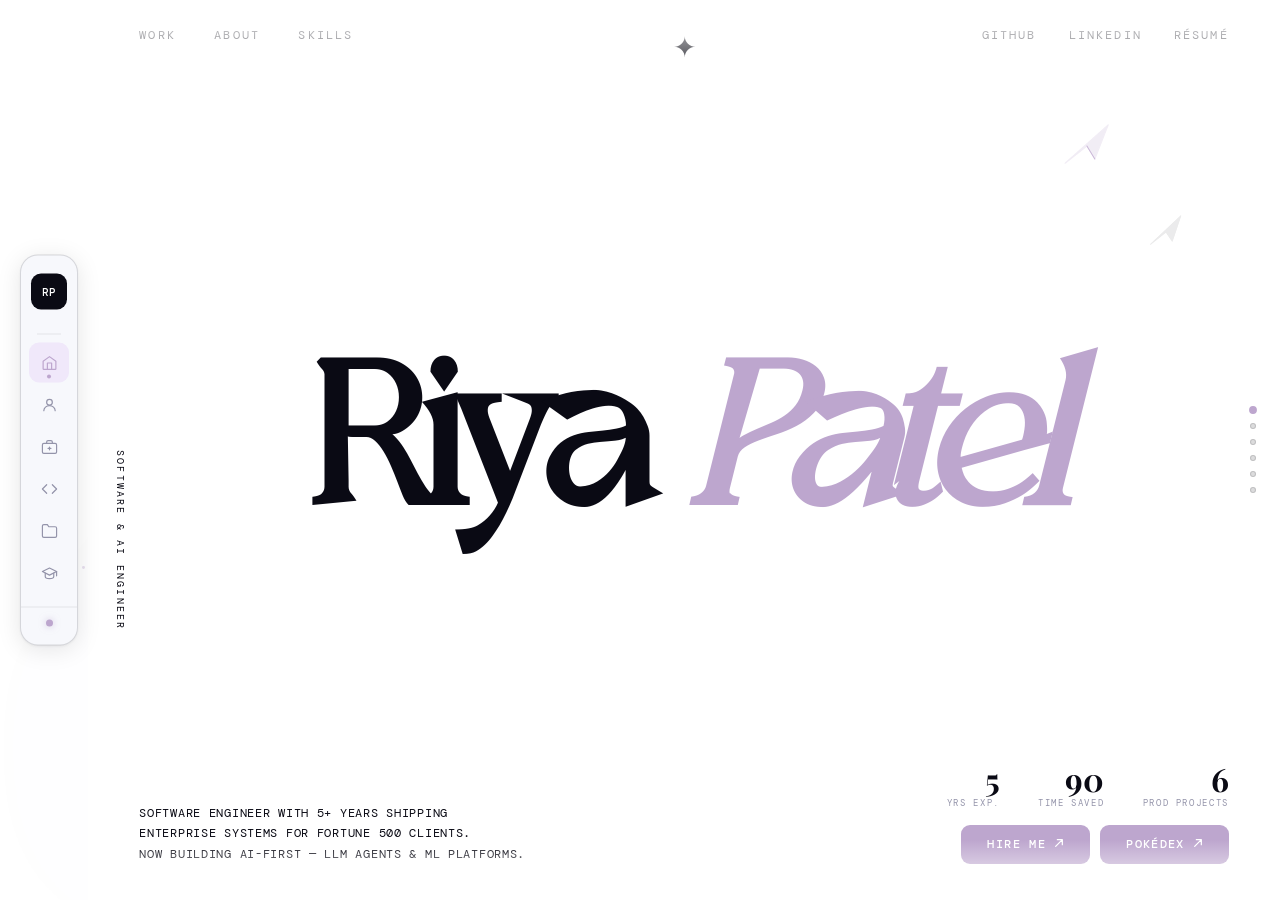
==== commit f240b141: "Fix formatting for font-face declaration in index.html" ====
--- a/index.html
+++ b/index.html
@@ -35,8 +35,8 @@
 }
 
 @font-face {
-  font-family: myFont; /* set name */
-  src: url('./Moglan_DEMO.ttf'); /* url of the font */
+  font-family: myFont;
+  src: url('./Moglan_DEMO.ttf');
 }
 
 /* ── BG BLOBS ── */
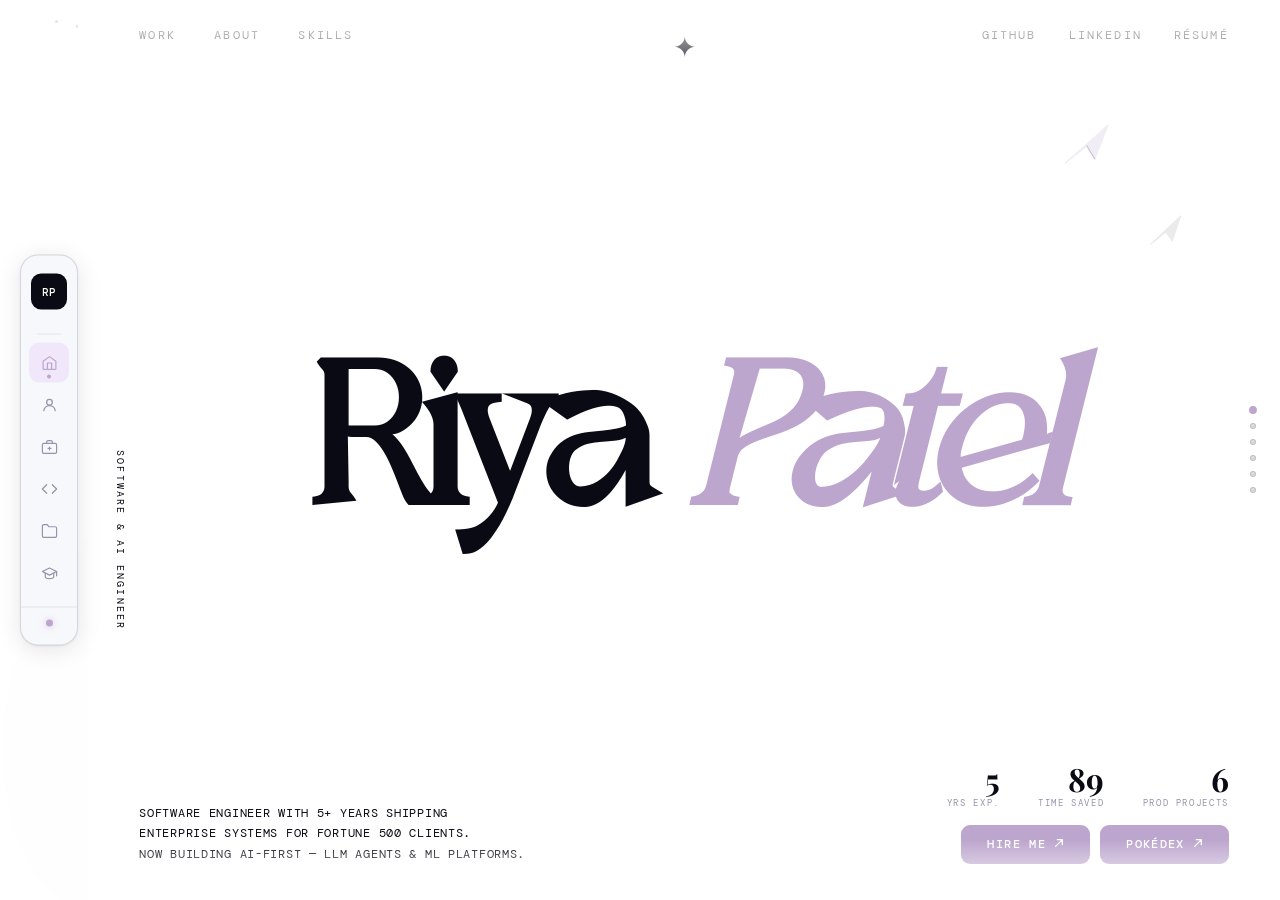
==== commit bfc27012: "Change contact link to email from CDN link" ====
--- a/index.html
+++ b/index.html
@@ -715,7 +715,7 @@
         </div>
       </div>
       <div class="home-cta-inline">
-        <a href="/cdn-cgi/l/email-protection#fa8889d48a9b8e9f968893839bba9d979b9396d4999597" class="btn-primary">
+        <a href="mailto:rs.patelriya@gmail.com" class="btn-primary">
           <span>Hire Me</span>
           <span><svg width="10" height="10" viewBox="0 0 12 12" fill="none"><path d="M2 10L10 2M10 2H4M10 2V8" stroke="currentColor" stroke-width="1.5" stroke-linecap="round" stroke-linejoin="round"/></svg></span>
         </a>
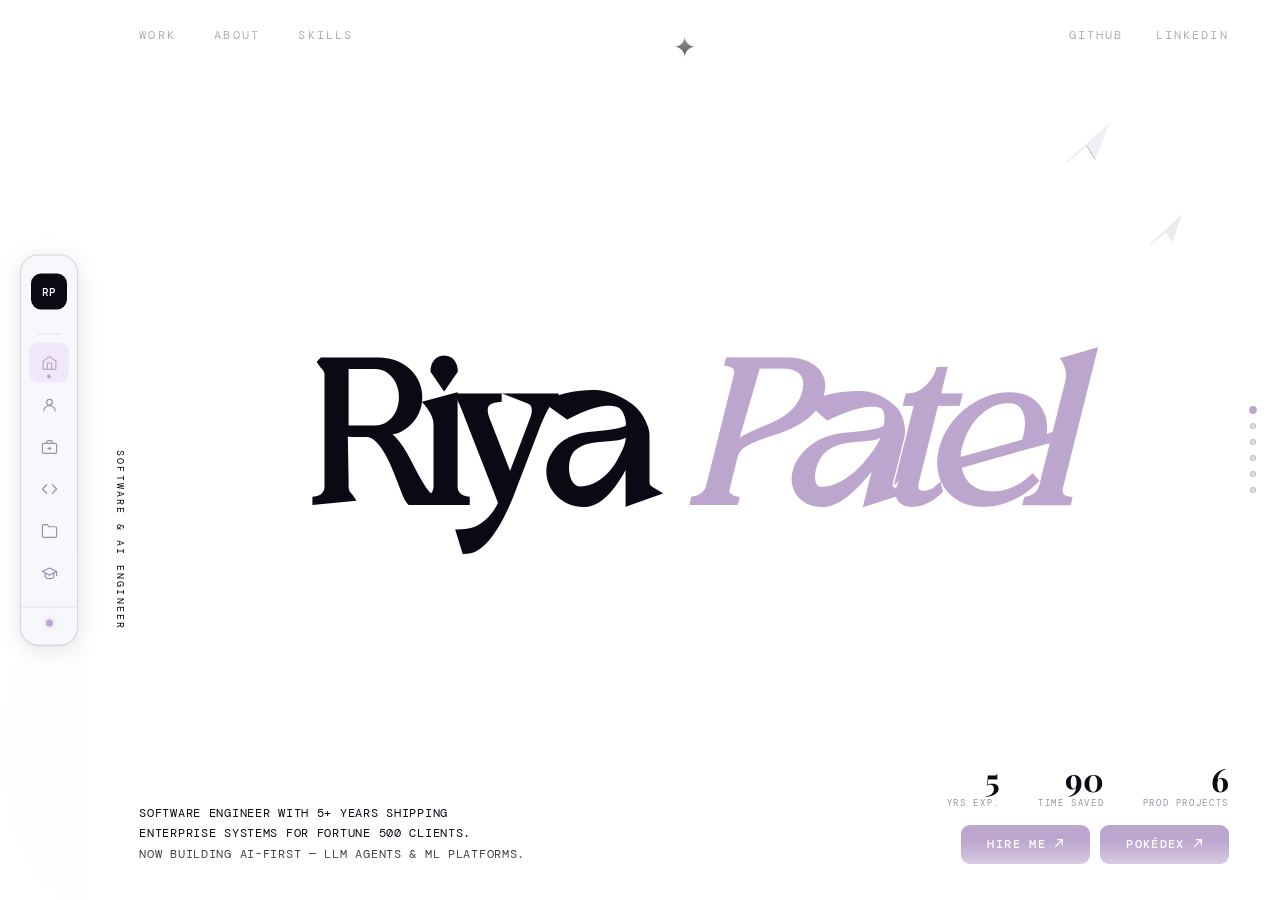
==== commit 3e885553: "Remove résumé link from navigation Removed link to résumé from the navigation section." ====
--- a/index.html
+++ b/index.html
@@ -672,7 +672,6 @@
       <div class="home-nav-right">
         <a href="https://github.com/riyaapatel" target="_blank" rel="noopener" class="home-nav-link">GitHub</a>
         <a href="https://linkedin.com/in/riyapatel-dev" target="_blank" rel="noopener" class="home-nav-link">LinkedIn</a>
-        <a href="Riya_Patel_Resume.pdf" target="_blank" rel="noopener" class="home-nav-link">Résumé</a>
       </div>
     </nav>
 
